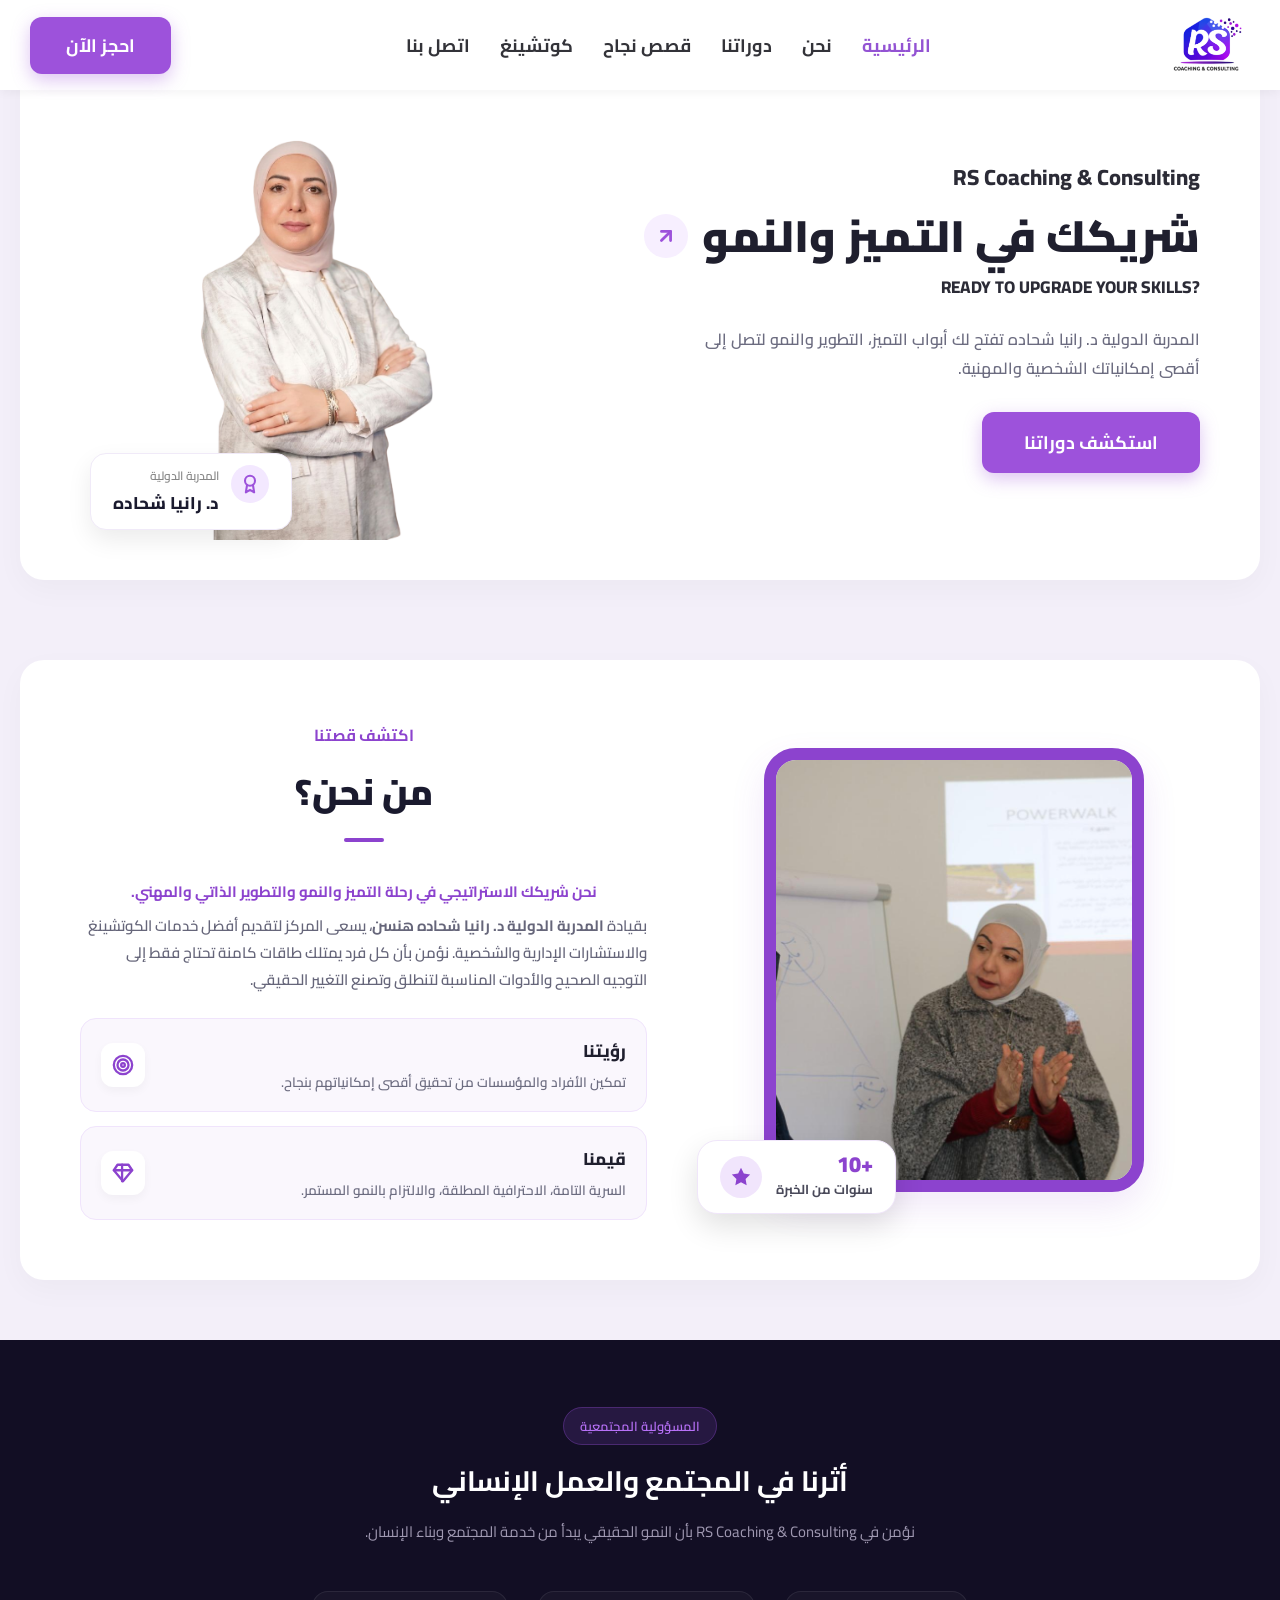
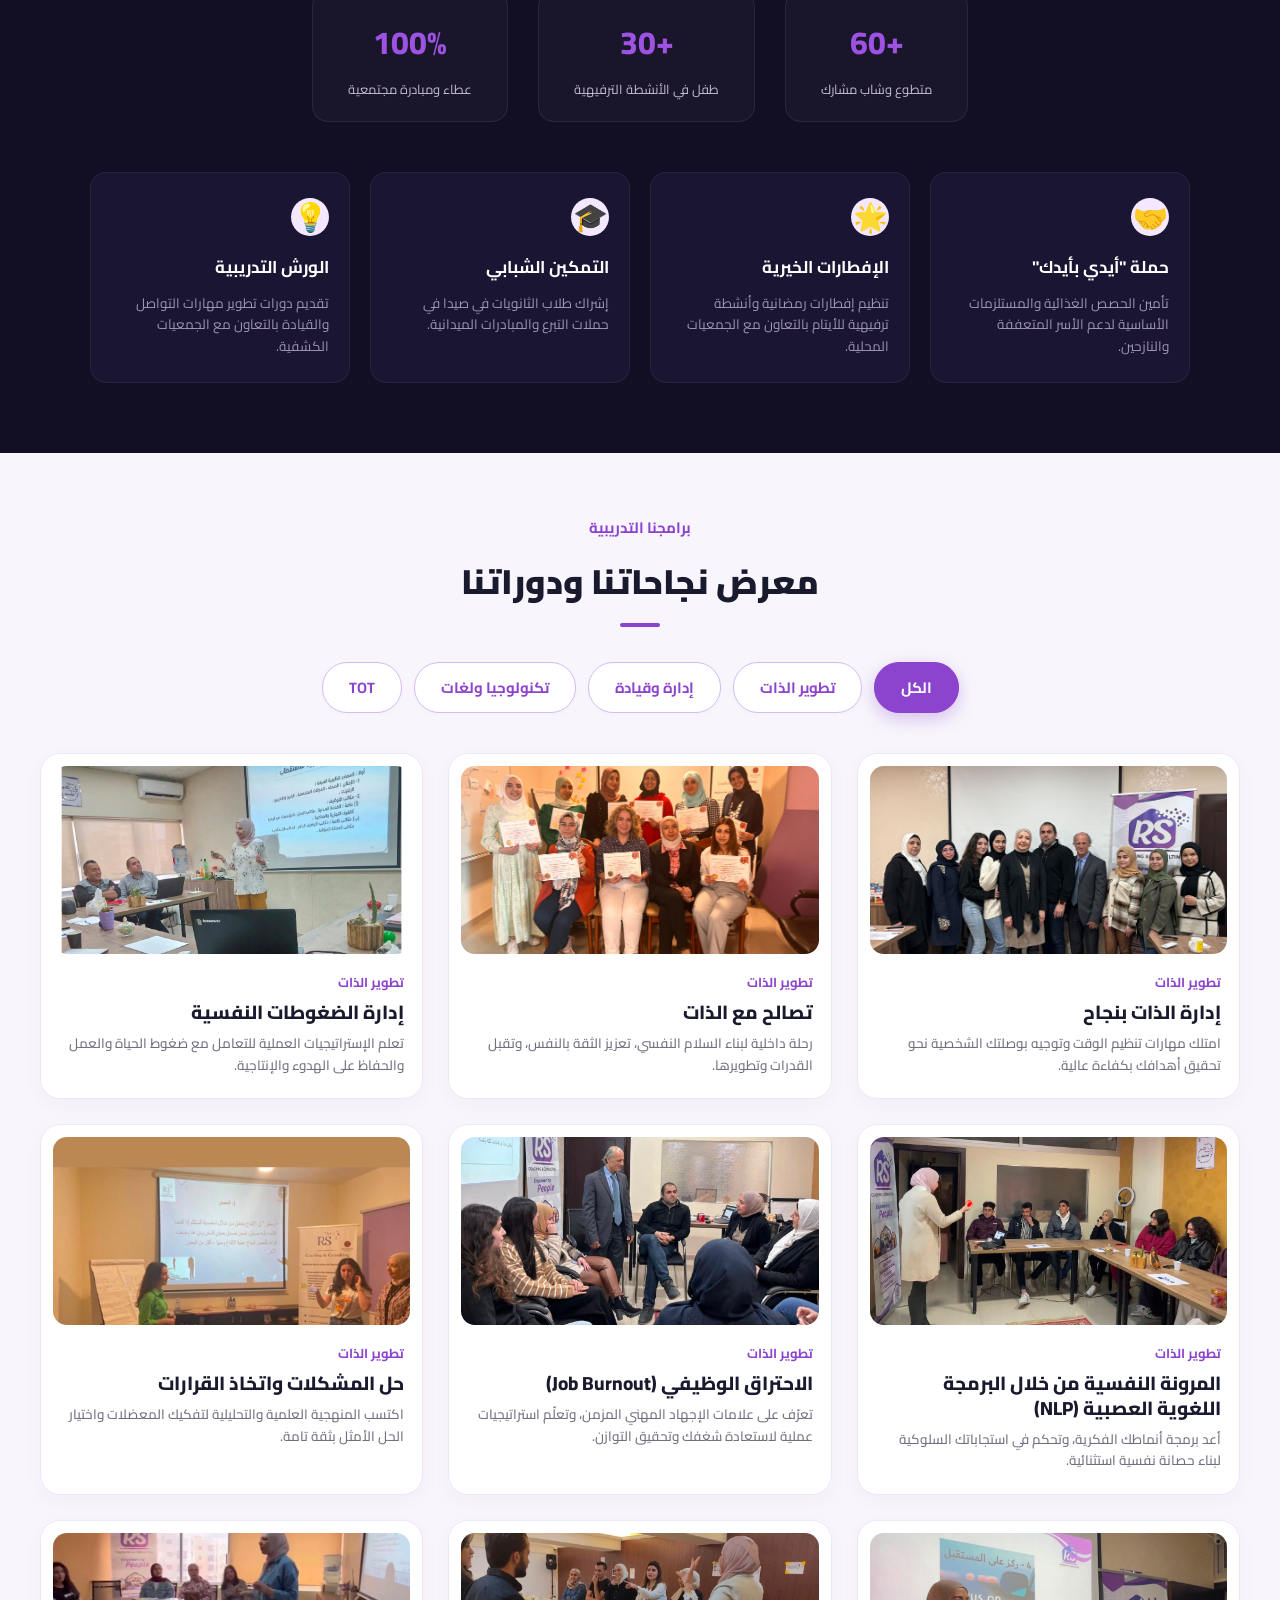
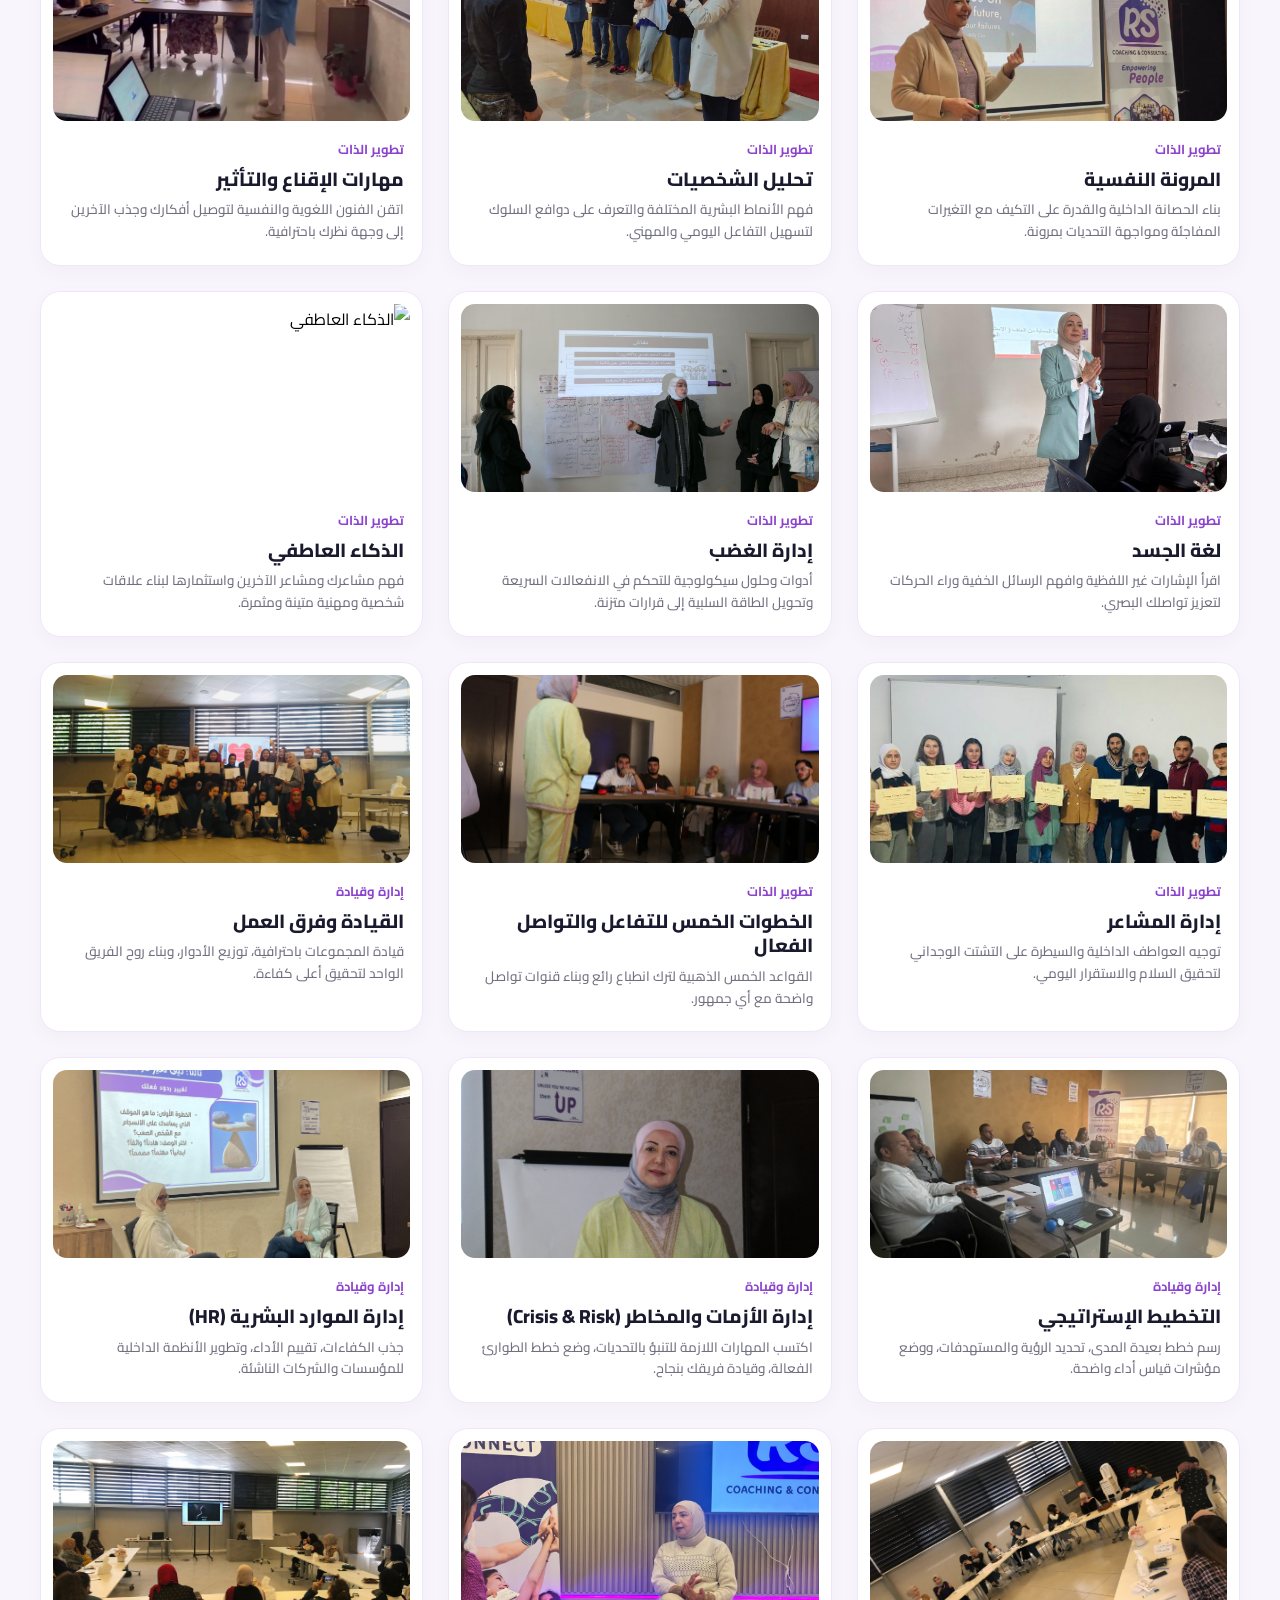
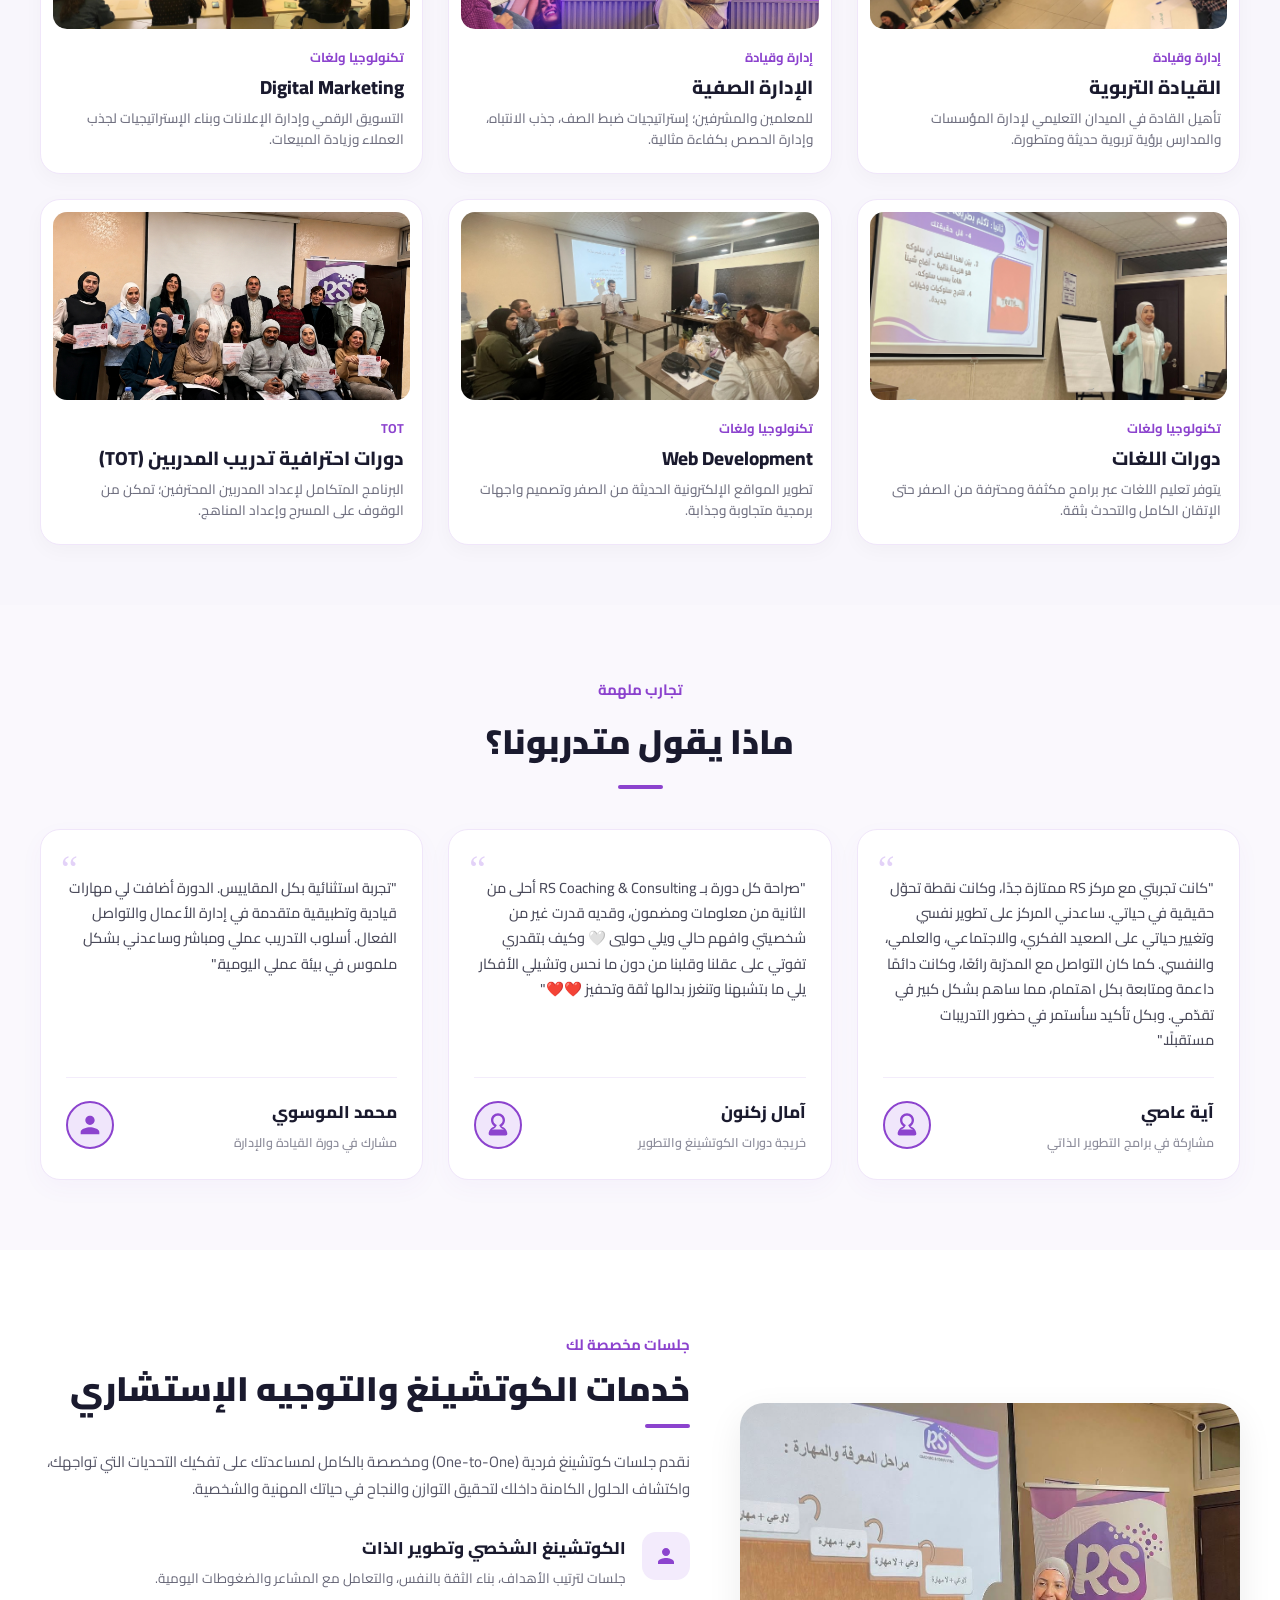
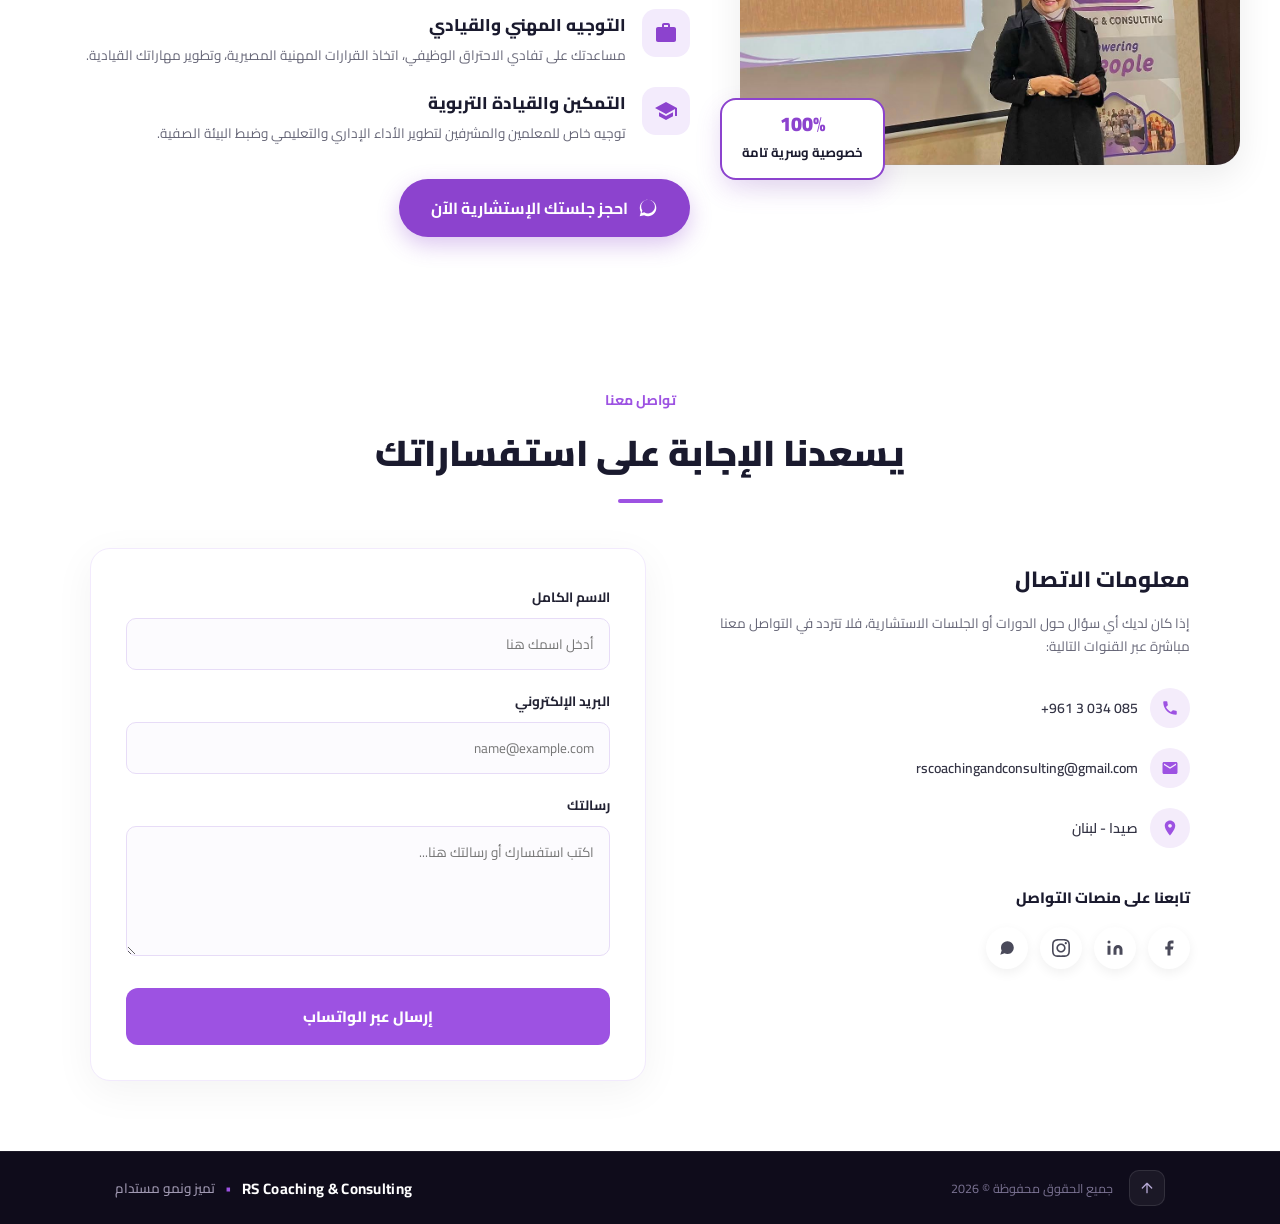
==== index1.html @ 2e597cc7 "Add files via upload" ====
<!DOCTYPE html>
<html lang="ar" dir="rtl">

<head>
    <meta charset="UTF-8">
    <meta name="viewport" content="width=device-width, initial-scale=1.0">
    <title>RS Website Header</title>

    <!-- Google Fonts: Cairo -->
    <link rel="preconnect" href="https://fonts.googleapis.com">
    <link rel="preconnect" href="https://fonts.gstatic.com" crossorigin>
    <link href="https://fonts.googleapis.com/css2?family=Cairo:wght@500;700;800&display=swap" rel="stylesheet">

    <!-- CSS Link -->
    <link rel="stylesheet" href="style1.css">
</head>

<body>

    <!-- Header Section -->
    <!-- Header Section -->
    <header class="navbar">
        <div class="container">

            <!-- 1. Logo (على اليمين) -->
            <div class="logo">
                <a href="#">
                    <img src="images/logo.png" alt="RS Coaching & Consulting Logo">
                </a>
            </div>

            <!-- 2. Navigation Links (بالنص) -->
            <nav class="nav-links">
                <a href="index1.html" class="active">الرئيسية</a>
                <a href="#about">نحن</a> <!-- تم ربط الرابط بقسم نحن -->
                <a href="#courses">دوراتنا</a>
                <a href="#success-stories">قصص نجاح</a>
                <a href="#coaching">كوتشينغ</a>
                <a href="#contact">اتصل بنا</a>
            </nav>

            <!-- 3. Call to Action Button (على الشمال) -->
            <div class="cta-btn">
                <a href="https://wa.me/9613034085" class="btn">احجز الآن</a>
            </div>

        </div>
    </header>

    <!-- ================= HERO SECTION (مضبوط 100%) ================= -->
    <section class="hero-section">
        <div class="hero-card-container">

            <!-- 1. النصوص والزر (على اليمين) -->
            <div class="hero-content">
                <span class="brand-title">RS Coaching & Consulting</span>

                <div class="main-heading-wrap">
                    <h1 class="main-heading">شريكك في التميز والنمو</h1>
                    <!-- السهم يوضع أولاً ليكون على يسار كلمة النمو متناسقاً مع الاتجاه -->
                    <span class="arrow-badge animated-arrow">
                        <svg width="22" height="22" viewBox="0 0 24 24" fill="none" stroke="#9d52db" stroke-width="3"
                            stroke-linecap="round" stroke-linejoin="round">
                            <line x1="7" y1="17" x2="17" y2="7"></line>
                            <polyline points="7 7 17 7 17 17"></polyline>
                        </svg>
                    </span>
                </div>

                <h2 class="sub-heading">READY TO UPGRADE YOUR SKILLS?</h2>

                <p class="description">
                    المدربة الدولية د. رانيا شحاده تفتح لك أبواب التميز، التطوير والنمو لتصل إلى أقصى إمكانياتك
                    الشخصية والمهنية.
                </p>

                <div class="cta-wrapper">
                    <a href="#courses" class="btn hero-btn">استكشف دوراتنا</a>
                </div>
            </div>

            <!-- 2. الصورة والكرت (على اليسار) -->
            <div class="hero-image-wrapper">
                <img src="images/c. rania.png" alt="د. رانيا شحاده" class="hero-img">

                <!-- الكرت الأبيض الصغير مع الترتيب الصحيح للأيقونة -->
                <div class="trainer-card">
                    <div class="card-icon">
                        <svg width="20" height="20" viewBox="0 0 24 24" fill="none" stroke="#9d52db" stroke-width="2.5"
                            stroke-linecap="round" stroke-linejoin="round">
                            <circle cx="12" cy="8" r="6" />
                            <path d="M15.477 12.89L17 22l-5-3-5 3 1.523-9.11" />
                        </svg>
                    </div>
                    <div class="card-text">
                        <span class="subtitle">المدربة الدولية</span>
                        <h3 class="name">د. رانيا شحاده</h3>
                    </div>
                </div>
            </div>

        </div>
    </section>
    <!-- ================= END HERO SECTION ================= -->

    <!-- ================= ABOUT SECTION (الصورة يمين والنص يسار) ================= -->
    <section id="about" class="about-section">
        <div class="about-card-container">

            <!-- 1. قسم الصورة مع الإطار البنفسجي وكرت الخبرة (على اليمين) -->
            <div class="about-image-wrapper">
                <div class="purple-frame">
                    <img src="images/aboutUs.jpeg" alt="د. رانيا شحاده" class="about-img">
                </div>

                <!-- كرت سنوات الخبرة العائم -->
                <div class="experience-badge-card">
                    <div class="badge-text">
                        <span class="num">+10</span>
                        <span class="txt">سنوات من الخبرة</span>
                    </div>
                    <div class="badge-icon">
                        <svg width="22" height="22" viewBox="0 0 24 24" fill="#8c43ce">
                            <path
                                d="M12 2l3.09 6.26L22 9.27l-5 4.87 1.18 6.88L12 17.77l-6.18 3.25L7 14.14 2 9.27l6.91-1.01L12 2z" />
                        </svg>
                    </div>
                </div>
            </div>

            <!-- 2. قسم النصوص المرتبة والكروت (على اليسار) -->
            <div class="about-content">
                <span class="about-tag">اكتشف قصتنا</span>

                <h2 class="about-title">من نحن؟</h2>

                <div class="title-line"></div>

                <h3 class="about-subtitle">نحن شريكك الاستراتيجي في رحلة التميز والنمو والتطوير الذاتي والمهني.</h3>

                <p class="about-desc">
                    بقيادة <strong>المدربة الدولية د. رانيا شحاده هنسن</strong>، يسعى المركز لتقديم أفضل خدمات الكوتشينغ
                    والاستشارات الإدارية والشخصية. نؤمن بأن كل فرد يمتلك طاقات كامنة تحتاج فقط إلى التوجيه الصحيح
                    والأدوات المناسبة لتنطلق وتصنع التغيير الحقيقي.
                </p>

                <!-- كروت رؤيتنا وقيمنا -->
                <div class="features-list">
                    <div class="feature-card">
                        <div class="feature-info">
                            <h4 class="feature-title">رؤيتنا</h4>
                            <p class="feature-desc-text">تمكين الأفراد والمؤسسات من تحقيق أقصى إمكانياتهم بنجاح.</p>
                        </div>
                        <div class="feature-icon">
                            <svg width="22" height="22" viewBox="0 0 24 24" fill="none" stroke="#8c43ce"
                                stroke-width="2.5" stroke-linecap="round" stroke-linejoin="round">
                                <circle cx="12" cy="12" r="10"></circle>
                                <circle cx="12" cy="12" r="6"></circle>
                                <circle cx="12" cy="12" r="2"></circle>
                            </svg>
                        </div>
                    </div>

                    <div class="feature-card">
                        <div class="feature-info">
                            <h4 class="feature-title">قيمنا</h4>
                            <p class="feature-desc-text">السرية التامة، الاحترافية المطلقة، والالتزام بالنمو المستمر.
                            </p>
                        </div>
                        <div class="feature-icon">
                            <svg width="22" height="22" viewBox="0 0 24 24" fill="none" stroke="#8c43ce"
                                stroke-width="2.5" stroke-linecap="round" stroke-linejoin="round">
                                <path d="M6 3h12l4 6-10 12L2 9z"></path>
                                <path d="M11 3v18"></path>
                                <path d="M2 9h20"></path>
                            </svg>
                        </div>
                    </div>
                </div>
            </div>

        </div>
    </section>
    <!-- ================= END ABOUT SECTION ================= -->

    <!-- ================= COMMUNITY IMPACT SECTION ================= -->
    <section class="community-impact-section">
        <div class="impact-container">

            <div class="impact-header">
                <span class="impact-badge">المسؤولية المجتمعية</span>
                <h2>أثرنا في المجتمع والعمل الإنساني</h2>
                <p>نؤمن في RS Coaching & Consulting بأن النمو الحقيقي يبدأ من خدمة المجتمع وبناء الإنسان.</p>
            </div>

            <!-- أرقام الإنجاز الإنساني -->
            <div class="impact-stats">
                <div class="stat-card">
                    <h3>+60</h3>
                    <p>متطوع وشاب مشارك</p>
                </div>
                <div class="stat-card">
                    <h3>+30</h3>
                    <p>طفل في الأنشطة الترفيهية</p>
                </div>
                <div class="stat-card">
                    <h3>100%</h3>
                    <p>عطاء ومبادرة مجتمعية</p>
                </div>
            </div>

            <!-- كروت المبادرات -->
            <div class="impact-grid">

                <div class="impact-card">
                    <div class="card-icon">🤝</div>
                    <h3>حملة "أيدي بأيدك"</h3>
                    <p>تأمين الحصص الغذائية والمستلزمات الأساسية لدعم الأسر المتعففة والنازحين.</p>
                </div>

                <div class="impact-card">
                    <div class="card-icon">🌟</div>
                    <h3>الإفطارات الخيرية</h3>
                    <p>تنظيم إفطارات رمضانية وأنشطة ترفيهية للأيتام بالتعاون مع الجمعيات المحلية.</p>
                </div>

                <div class="impact-card">
                    <div class="card-icon">🎓</div>
                    <h3>التمكين الشبابي</h3>
                    <p>إشراك طلاب الثانويات في صيدا في حملات التبرع والمبادرات الميدانية.</p>
                </div>

                <div class="impact-card">
                    <div class="card-icon">💡</div>
                    <h3>الورش التدريبية</h3>
                    <p>تقديم دورات تطوير مهارات التواصل والقيادة بالتعاون مع الجمعيات الكشفية.</p>
                </div>

            </div>

        </div>
    </section>
    <!-- ================= END COMMUNITY IMPACT SECTION ================= -->
    <section id="courses" class="courses-section">
        <div class="courses-container">

            <!-- الهيدر -->
            <div class="courses-header">
                <span class="section-tag">برامجنا التدريبية</span>
                <h2 class="section-title">معرض نجاحاتنا ودوراتنا</h2>
                <div class="title-line"></div>
            </div>

            <!-- أزرار الفلترة -->
            <div class="filter-buttons">
                <button class="filter-btn active" data-filter="all">الكل</button>
                <button class="filter-btn" data-filter="self-dev">تطوير الذات</button>
                <button class="filter-btn" data-filter="management">إدارة وقيادة</button>
                <button class="filter-btn" data-filter="tech-lang">تكنولوجيا ولغات</button>
                <button class="filter-btn" data-filter="tot">TOT</button>
            </div>

            <!-- شبكة الكروت الـ 24 -->
            <div class="courses-grid">

                <!-- 1 -->
                <div class="course-card" data-category="self-dev">
                    <div class="card-img-wrapper"><img src="images/36.jpeg" alt="إدارة الذات بنجاح"></div>
                    <div class="card-content">
                        <span class="course-category">تطوير الذات</span>
                        <h3 class="course-title">إدارة الذات بنجاح</h3>
                        <p class="course-desc">امتلك مهارات تنظيم الوقت وتوجيه بوصلتك الشخصية نحو تحقيق أهدافك بكفاءة
                            عالية.</p>
                    </div>
                </div>

                <!-- 2 -->
                <div class="course-card" data-category="self-dev">
                    <div class="card-img-wrapper"><img src="images/30.jpeg" alt="تصالح مع الذات"></div>
                    <div class="card-content">
                        <span class="course-category">تطوير الذات</span>
                        <h3 class="course-title">تصالح مع الذات</h3>
                        <p class="course-desc">رحلة داخلية لبناء السلام النفسي، تعزيز الثقة بالنفس، وتقبل القدرات
                            وتطويرها.</p>
                    </div>
                </div>

                <!-- 3 -->
                <div class="course-card" data-category="self-dev">
                    <div class="card-img-wrapper"><img src="images/28.jpeg" alt="إدارة الضغوطات النفسية"></div>
                    <div class="card-content">
                        <span class="course-category">تطوير الذات</span>
                        <h3 class="course-title">إدارة الضغوطات النفسية</h3>
                        <p class="course-desc">تعلم الإستراتيجيات العملية للتعامل مع ضغوط الحياة والعمل والحفاظ على
                            الهدوء والإنتاجية.</p>
                    </div>
                </div>

                <!-- 4 -->
                <div class="course-card" data-category="self-dev">
                    <div class="card-img-wrapper"><img src="images/26.jpeg" alt="المرونة النفسية NLP"></div>
                    <div class="card-content">
                        <span class="course-category">تطوير الذات</span>
                        <h3 class="course-title">المرونة النفسية من خلال البرمجة اللغوية العصبية (NLP)</h3>
                        <p class="course-desc">أعد برمجة أنماطك الفكرية، وتحكم في استجاباتك السلوكية لبناء حصانة نفسية
                            استثنائية.</p>
                    </div>
                </div>

                <!-- 5 -->
                <div class="course-card" data-category="self-dev">
                    <div class="card-img-wrapper"><img src="images/23.jpeg" alt="الاحتراق الوظيفي"></div>
                    <div class="card-content">
                        <span class="course-category">تطوير الذات</span>
                        <h3 class="course-title">الاحتراق الوظيفي (Job Burnout)</h3>
                        <p class="course-desc">تعرّف على علامات الإجهاد المهني المزمن، وتعلّم استراتيجيات عملية لاستعادة
                            شغفك وتحقيق التوازن.</p>
                    </div>
                </div>

                <!-- 6 -->
                <div class="course-card" data-category="self-dev">
                    <div class="card-img-wrapper"><img src="images/20.jpeg" alt="حل المشكلات واتخاذ القرارات"></div>
                    <div class="card-content">
                        <span class="course-category">تطوير الذات</span>
                        <h3 class="course-title">حل المشكلات واتخاذ القرارات</h3>
                        <p class="course-desc">اكتسب المنهجية العلمية والتحليلية لتفكيك المعضلات واختيار الحل الأمثل
                            بثقة تامة.</p>
                    </div>
                </div>

                <!-- 7 -->
                <div class="course-card" data-category="self-dev">
                    <div class="card-img-wrapper"><img src="images/25.jpeg" alt="المرونة النفسية"></div>
                    <div class="card-content">
                        <span class="course-category">تطوير الذات</span>
                        <h3 class="course-title">المرونة النفسية</h3>
                        <p class="course-desc">بناء الحصانة الداخلية والقدرة على التكيف مع التغيرات المفاجئة ومواجهة
                            التحديات بمرونة.</p>
                    </div>
                </div>

                <!-- 8 -->
                <div class="course-card" data-category="self-dev">
                    <div class="card-img-wrapper"><img src="images/19.jpeg" alt="تحليل الشخصيات"></div>
                    <div class="card-content">
                        <span class="course-category">تطوير الذات</span>
                        <h3 class="course-title">تحليل الشخصيات</h3>
                        <p class="course-desc">فهم الأنماط البشرية المختلفة والتعرف على دوافع السلوك لتسهيل التفاعل
                            اليومي والمهني.</p>
                    </div>
                </div>

                <!-- 9 -->
                <div class="course-card" data-category="self-dev">
                    <div class="card-img-wrapper"><img src="images/18.jpeg" alt="مهارات الإقناع والتأثير"></div>
                    <div class="card-content">
                        <span class="course-category">تطوير الذات</span>
                        <h3 class="course-title">مهارات الإقناع والتأثير</h3>
                        <p class="course-desc">اتقن الفنون اللغوية والنفسية لتوصيل أفكارك وجذب الآخرين إلى وجهة نظرك
                            باحترافية.</p>
                    </div>
                </div>

                <!-- 10 -->
                <div class="course-card" data-category="self-dev">
                    <div class="card-img-wrapper"><img src="images/12.jpeg" alt="لغة الجسد"></div>
                    <div class="card-content">
                        <span class="course-category">تطوير الذات</span>
                        <h3 class="course-title">لغة الجسد</h3>
                        <p class="course-desc">اقرأ الإشارات غير اللفظية وافهم الرسائل الخفية وراء الحركات لتعزيز تواصلك
                            البصري.</p>
                    </div>
                </div>

                <!-- 11 -->
                <div class="course-card" data-category="self-dev">
                    <div class="card-img-wrapper"><img src="images/11.jpeg" alt="إدارة الغضب"></div>
                    <div class="card-content">
                        <span class="course-category">تطوير الذات</span>
                        <h3 class="course-title">إدارة الغضب</h3>
                        <p class="course-desc">أدوات وحلول سيكولوجية للتحكم في الانفعالات السريعة وتحويل الطاقة السلبية
                            إلى قرارات متزنة.</p>
                    </div>
                </div>

                <!-- 12 -->
                <div class="course-card" data-category="self-dev">
                    <div class="card-img-wrapper"><img src="images/9.jpg" alt="الذكاء العاطفي"></div>
                    <div class="card-content">
                        <span class="course-category">تطوير الذات</span>
                        <h3 class="course-title">الذكاء العاطفي</h3>
                        <p class="course-desc">فهم مشاعرك ومشاعر الآخرين واستثمارها لبناء علاقات شخصية ومهنية متينة
                            ومثمرة.</p>
                    </div>
                </div>

                <!-- 13 -->
                <div class="course-card" data-category="self-dev">
                    <div class="card-img-wrapper"><img src="images/8.jpeg" alt="إدارة المشاعر"></div>
                    <div class="card-content">
                        <span class="course-category">تطوير الذات</span>
                        <h3 class="course-title">إدارة المشاعر</h3>
                        <p class="course-desc">توجيه العواطف الداخلية والسيطرة على التشتت الوجداني لتحقيق السلام
                            والاستقرار اليومي.</p>
                    </div>
                </div>

                <!-- 14 -->
                <div class="course-card" data-category="self-dev">
                    <div class="card-img-wrapper"><img src="images/8.JPG" alt="الخطوات الخمس والتواصل الفعال"></div>
                    <div class="card-content">
                        <span class="course-category">تطوير الذات</span>
                        <h3 class="course-title">الخطوات الخمس للتفاعل والتواصل الفعال</h3>
                        <p class="course-desc">القواعد الخمس الذهبية لترك انطباع رائع وبناء قنوات تواصل واضحة مع أي
                            جمهور.</p>
                    </div>
                </div>

                <!-- 15 -->
                <div class="course-card" data-category="management">
                    <div class="card-img-wrapper"><img src="images/7.jpeg" alt="القيادة وفرق العمل"></div>
                    <div class="card-content">
                        <span class="course-category">إدارة وقيادة</span>
                        <h3 class="course-title">القيادة وفرق العمل</h3>
                        <p class="course-desc">قيادة المجموعات باحترافية، توزيع الأدوار، وبناء روح الفريق الواحد لتحقيق
                            أعلى كفاءة.</p>
                    </div>
                </div>

                <!-- 16 -->
                <div class="course-card" data-category="management">
                    <div class="card-img-wrapper"><img src="images/31.jpeg" alt="التخطيط الإستراتيجي"></div>
                    <div class="card-content">
                        <span class="course-category">إدارة وقيادة</span>
                        <h3 class="course-title">التخطيط الإستراتيجي</h3>
                        <p class="course-desc">رسم خطط بعيدة المدى، تحديد الرؤية والمستهدفات، ووضع مؤشرات قياس أداء
                            واضحة.</p>
                    </div>
                </div>

                <!-- 17 -->
                <div class="course-card" data-category="management">
                    <div class="card-img-wrapper"><img src="images/7.JPG" alt="إدارة الأزمات والمخاطر"></div>
                    <div class="card-content">
                        <span class="course-category">إدارة وقيادة</span>
                        <h3 class="course-title">إدارة الأزمات والمخاطر (Crisis & Risk)</h3>
                        <p class="course-desc">اكتسب المهارات اللازمة للتنبؤ بالتحديات، وضع خطط الطوارئ الفعالة، وقيادة
                            فريقك بنجاح.</p>
                    </div>
                </div>

                <!-- 18 -->
                <div class="course-card" data-category="management">
                    <div class="card-img-wrapper"><img src="images/6.jpg" alt="إدارة الموارد البشرية HR"></div>
                    <div class="card-content">
                        <span class="course-category">إدارة وقيادة</span>
                        <h3 class="course-title">إدارة الموارد البشرية (HR)</h3>
                        <p class="course-desc">جذب الكفاءات، تقييم الأداء، وتطوير الأنظمة الداخلية للمؤسسات والشركات
                            الناشئة.</p>
                    </div>
                </div>

                <!-- 19 -->
                <div class="course-card" data-category="management">
                    <div class="card-img-wrapper"><img src="images/5.jpeg" alt="القيادة التربوية"></div>
                    <div class="card-content">
                        <span class="course-category">إدارة وقيادة</span>
                        <h3 class="course-title">القيادة التربوية</h3>
                        <p class="course-desc">تأهيل القادة في الميدان التعليمي لإدارة المؤسسات والمدارس برؤية تربوية
                            حديثة ومتطورة.</p>
                    </div>
                </div>

                <!-- 20 -->
                <div class="course-card" data-category="management">
                    <div class="card-img-wrapper"><img src="images/5.jpg" alt="الإدارة الصفية"></div>
                    <div class="card-content">
                        <span class="course-category">إدارة وقيادة</span>
                        <h3 class="course-title">الإدارة الصفية</h3>
                        <p class="course-desc">للمعلمين والمشرفين؛ إستراتيجيات ضبط الصف، جذب الانتباه، وإدارة الحصص
                            بكفاءة مثالية.</p>
                    </div>
                </div>

                <!-- 21 -->
                <div class="course-card" data-category="tech-lang">
                    <div class="card-img-wrapper"><img src="images/4.jpeg" alt="Digital Marketing"></div>
                    <div class="card-content">
                        <span class="course-category">تكنولوجيا ولغات</span>
                        <h3 class="course-title">Digital Marketing</h3>
                        <p class="course-desc">التسويق الرقمي وإدارة الإعلانات وبناء الإستراتيجيات لجذب العملاء وزيادة
                            المبيعات.</p>
                    </div>
                </div>

                <!-- 22 -->
                <div class="course-card" data-category="tech-lang">
                    <div class="card-img-wrapper"><img src="images/4.jpg" alt="دورات اللغات"></div>
                    <div class="card-content">
                        <span class="course-category">تكنولوجيا ولغات</span>
                        <h3 class="course-title">دورات اللغات</h3>
                        <p class="course-desc">يتوفر تعليم اللغات عبر برامج مكثفة ومحترفة من الصفر حتى الإتقان الكامل
                            والتحدث بثقة.</p>
                    </div>
                </div>

                <!-- 23 -->
                <div class="course-card" data-category="tech-lang">
                    <div class="card-img-wrapper"><img src="images/32.jpeg" alt="Web Development"></div>
                    <div class="card-content">
                        <span class="course-category">تكنولوجيا ولغات</span>
                        <h3 class="course-title">Web Development</h3>
                        <p class="course-desc">تطوير المواقع الإلكترونية الحديثة من الصفر وتصميم واجهات برمجية متجاوبة
                            وجذابة.</p>
                    </div>
                </div>

                <!-- 24 -->
                <div class="course-card" data-category="tot">
                    <div class="card-img-wrapper"><img src="images/34.png" alt="TOT"></div>
                    <div class="card-content">
                        <span class="course-category">TOT</span>
                        <h3 class="course-title">دورات احترافية تدريب المدربين (TOT)</h3>
                        <p class="course-desc">البرنامج المتكامل لإعداد المدربين المحترفين؛ تمكن من الوقوف على المسرح
                            وإعداد المناهج.</p>
                    </div>
                </div>

            </div>
        </div>
    </section>
    <section id="success-stories" class="testimonials-section">
        <div class="testimonials-container">

            <!-- الهيدر -->
            <div class="testimonials-header">
                <span class="testimonials-tag">تجارب ملهمة</span>
                <h2 class="testimonials-title">ماذا يقول متدربونا؟</h2>
                <div class="testimonials-line"></div>
            </div>

            <!-- شبكة الكروت الثلاثة -->
            <div class="testimonials-grid">

                <!-- الكرت الأول: آية عاصي (بنت) -->
                <div class="testimonial-card">
                    <span class="quote-icon">“</span>
                    <p class="testimonial-text">
                        "كانت تجربتي مع مركز RS ممتازة جدًا، وكانت نقطة تحوّل حقيقية في حياتي. ساعدني المركز على تطوير
                        نفسي وتغيير حياتي على الصعيد الفكري، والاجتماعي، والعلمي، والنفسي. كما كان التواصل مع المدرّبة
                        رائعًا، وكانت دائمًا داعمة ومتابعة بكل اهتمام، مما ساهم بشكل كبير في تقدّمي. وبكل تأكيد سأستمر
                        في حضور التدريبات مستقبلًا."
                    </p>
                    <div class="testimonial-footer">
                        <div class="author-info">
                            <h4 class="author-name">آية عاصي</h4>
                            <span class="author-role">مشارِكة في برامج التطوير الذاتي</span>
                        </div>
                        <!-- أفتار بنت -->
                        <div class="avatar-circle">
                            <svg viewBox="0 0 24 24">
                                <path
                                    d="M12 2C8.69 2 6 4.69 6 8c0 2.22 1.21 4.15 3 5.19-2.83.89-5 3.33-5 6.31 0 .83.67 1.5 1.5 1.5h13c.83 0 1.5-.67 1.5-1.5 0-2.98-2.17-5.42-5-6.31 1.79-1.04 3-2.97 3-5.19 0-3.31-2.69-6-6-6zm0 2c2.21 0 4 1.79 4 4 0 1.52-.85 2.84-2.12 3.51l-.88.47.39.92c.68 1.62 2.22 2.76 4.02 2.98H6.59c1.8-0.22 3.34-1.36 4.02-2.98l.39-.92-.88-.47C8.85 10.84 8 9.52 8 8c0-2.21 1.79-4 4-4z" />
                            </svg>
                        </div>
                    </div>
                </div>

                <!-- الكرت الثاني: آمال زكنون (بنت) -->
                <div class="testimonial-card">
                    <span class="quote-icon">“</span>
                    <p class="testimonial-text">
                        "صراحة كل دورة بـ RS Coaching & Consulting أحلى من الثانية من معلومات ومضمون، وقديه قدرت غير من
                        شخصيتي وافهم حالي ويلي حوليي 🤍 وكيف بتقدري تفوتي على عقلنا وقلبنا من دون ما نحس وتشيلي الأفكار
                        يلي ما بتشبهنا وتنغرز بدالها ثقة وتحفيز ❤️❤️"
                    </p>
                    <div class="testimonial-footer">
                        <div class="author-info">
                            <h4 class="author-name">آمال زكنون</h4>
                            <span class="author-role">خريجة دورات الكوتشينغ والتطوير</span>
                        </div>
                        <!-- أفتار بنت -->
                        <div class="avatar-circle">
                            <svg viewBox="0 0 24 24">
                                <path
                                    d="M12 2C8.69 2 6 4.69 6 8c0 2.22 1.21 4.15 3 5.19-2.83.89-5 3.33-5 6.31 0 .83.67 1.5 1.5 1.5h13c.83 0 1.5-.67 1.5-1.5 0-2.98-2.17-5.42-5-6.31 1.79-1.04 3-2.97 3-5.19 0-3.31-2.69-6-6-6zm0 2c2.21 0 4 1.79 4 4 0 1.52-.85 2.84-2.12 3.51l-.88.47.39.92c.68 1.62 2.22 2.76 4.02 2.98H6.59c1.8-0.22 3.34-1.36 4.02-2.98l.39-.92-.88-.47C8.85 10.84 8 9.52 8 8c0-2.21 1.79-4 4-4z" />
                            </svg>
                        </div>
                    </div>
                </div>

                <!-- الكرت الثالث: تجربة للشاب (مؤقت لحين التعديل) -->
                <div class="testimonial-card">
                    <span class="quote-icon">“</span>
                    <p class="testimonial-text">
                        "تجربة استثنائية بكل المقاييس. الدورة أضافت لي مهارات قيادية وتطبيقية متقدمة في إدارة الأعمال
                        والتواصل الفعال. أسلوب التدريب عملي ومباشر وساعدني بشكل ملموس في بيئة عملي اليومية."
                    </p>
                    <div class="testimonial-footer">
                        <div class="author-info">
                            <h4 class="author-name">محمد الموسوي</h4>
                            <span class="author-role">مشارك في دورة القيادة والإدارة</span>
                        </div>
                        <!-- أفتار صبي -->
                        <div class="avatar-circle">
                            <svg viewBox="0 0 24 24">
                                <path
                                    d="M12 12c2.21 0 4-1.79 4-4s-1.79-4-4-4-4 1.79-4 4 1.79 4 4 4zm0 2c-2.67 0-8 1.34-8 4v2h16v-2c0-2.66-5.33-4-8-4z" />
                            </svg>
                        </div>
                    </div>
                </div>

            </div>
        </div>
    </section>
    <section id="coaching" class="services-section">
        <div class="services-container">

            <!-- الصورة والشارة (على اليمين) -->
            <div class="services-image-wrapper">
                <img src="images/seee.jpeg" alt="خدمات الكوتشينغ والتوجيه" class="services-main-img">

                <!-- شارة الخصوصية العائمة -->
                <div class="privacy-badge">
                    <span class="privacy-percent">100%</span>
                    <span class="privacy-text">خصوصية وسرية تامة</span>
                </div>
            </div>

            <!-- النص والتفاصيل (على اليسار) -->
            <div class="services-content">
                <span class="services-tag">جلسات مخصصة لك</span>
                <h2 class="services-title">خدمات الكوتشينغ والتوجيه الإستشاري</h2>
                <div class="services-line"></div>

                <p class="services-desc">
                    نقدم جلسات كوتشينغ فردية (One-to-One) ومخصصة بالكامل لمساعدتك على تفكيك التحديات التي تواجهك،
                    واكتشاف الحلول الكامنة داخلك لتحقيق التوازن والنجاح في حياتك المهنية والشخصية.
                </p>

                <!-- القائمة الصغار مع الأيقونات -->
                <div class="services-list">

                    <!-- خدمة 1 -->
                    <div class="service-item">
                        <div class="service-icon-box">
                            <!-- أيقونة الشخص والمؤشر -->
                            <svg viewBox="0 0 24 24">
                                <path
                                    d="M12 12c2.21 0 4-1.79 4-4s-1.79-4-4-4-4 1.79-4 4 1.79 4 4 4zm0 2c-2.67 0-8 1.34-8 4v2h16v-2c0-2.66-5.33-4-8-4z" />
                            </svg>
                        </div>
                        <div class="service-info">
                            <h4>الكوتشينغ الشخصي وتطوير الذات</h4>
                            <p>جلسات لترتيب الأهداف، بناء الثقة بالنفس، والتعامل مع المشاعر والضغوطات اليومية.</p>
                        </div>
                    </div>

                    <!-- خدمة 2 -->
                    <div class="service-item">
                        <div class="service-icon-box">
                            <!-- أيقونة حقيبة العمل -->
                            <svg viewBox="0 0 24 24">
                                <path
                                    d="M20 6h-4V4c0-1.11-.89-2-2-2h-4c-1.11 0-2 .89-2 2v2H4c-1.11 0-1.99.89-1.99 2L2 19c0 1.11.89 2 2 2h16c1.11 0 2-.89 2-2V8c0-1.11-.89-2-2-2zm-6 0h-4V4h4v2z" />
                            </svg>
                        </div>
                        <div class="service-info">
                            <h4>التوجيه المهني والقيادي</h4>
                            <p>مساعدتك على تفادي الاحتراق الوظيفي، اتخاذ القرارات المهنية المصيرية، وتطوير مهاراتك
                                القيادية.</p>
                        </div>
                    </div>

                    <!-- خدمة 3 -->
                    <div class="service-item">
                        <div class="service-icon-box">
                            <!-- أيقونة المدرسة/التربية -->
                            <svg viewBox="0 0 24 24">
                                <path d="M5 13.18v4L12 21l7-3.82v-4L12 17l-7-3.82zM12 3L1 9l11 6 9-4.91V17h2V9L12 3z" />
                            </svg>
                        </div>
                        <div class="service-info">
                            <h4>التمكين والقيادة التربوية</h4>
                            <p>توجيه خاص للمعلمين والمشرفين لتطوير الأداء الإداري والتعليمي وضبط البيئة الصفية.</p>
                        </div>
                    </div>

                </div>

                <!-- زر التواصل / الواتساب -->
                <a href="https://wa.me/9613034085" class="btn-book">
                    <!-- أيقونة الواتساب -->
                    <svg viewBox="0 0 24 24">
                        <path
                            d="M12.04 2c-5.46 0-9.91 4.45-9.91 9.91 0 1.75.46 3.45 1.32 4.95L2.05 22l5.25-1.38c1.45.79 3.08 1.21 4.74 1.21 5.46 0 9.91-4.45 9.91-9.91 0-2.65-1.03-5.14-2.9-7.01A9.816 9.816 0 0 0 12.04 2zm.01 16.5c-1.48 0-2.93-.4-4.2-1.15l-.3-.18-3.12.82.83-3.04-.2-.32a8.188 8.188 0 0 1-1.26-4.38c0-4.54 3.7-8.24 8.24-8.24 2.2 0 4.27.86 5.82 2.42a8.183 8.183 0 0 1 2.41 5.83c.02 4.54-3.68 8.24-8.22 8.24z" />
                    </svg>
                    احجز جلستك الإستشارية الآن
                </a>

            </div>

        </div>
    </section>
    <!-- ================= SECTION: CONTACT US / تواصل معنا ================= -->
    <section id="contact" class="contact-section" id="contact">
        <div class="contact-container">

            <!-- الهيدر والعنوان العلوي -->
            <div class="contact-header">
                <span class="contact-subtag">تواصل معنا</span>
                <h2 class="contact-main-title">يسعدنا الإجابة على استفساراتك</h2>
                <div class="contact-purple-line"></div>
            </div>

            <div class="contact-wrapper">

                <!-- 1. معلومات الاتصال والسوشيال ميديا (صارت على اليمين) -->
                <div class="contact-details-side">
                    <h3 class="details-heading">معلومات الاتصال</h3>
                    <p class="details-subtext">
                        إذا كان لديك أي سؤال حول الدورات أو الجلسات الاستشارية، فلا تتردد في التواصل معنا مباشرة عبر
                        القنوات التالية:
                    </p>

                    <div class="details-list">
                        <!-- الهاتف -->
                        <div class="details-row">
                            <div class="row-icon-circle">
                                <svg viewBox="0 0 24 24">
                                    <path
                                        d="M6.62 10.79c1.44 2.83 3.76 5.14 6.59 6.59l2.2-2.2c.27-.27.67-.36 1.02-.24 1.12.37 2.33.57 3.57.57.55 0 1 .45 1 1V20c0 .55-.45 1-1 1-9.39 0-17-7.61-17-17 0-.55.45-1 1-1h3.5c.55 0 1 .45 1 1 0 1.25.2 2.45.57 3.57.11.35.03.74-.25 1.02l-2.2 2.2z" />
                                </svg>
                            </div>
                            <span class="row-value">085 034 3 961+</span>
                        </div>

                        <!-- الإيميل -->
                        <div class="details-row">
                            <div class="row-icon-circle">
                                <svg viewBox="0 0 24 24">
                                    <path
                                        d="M20 4H4c-1.1 0-1.99.9-1.99 2L2 18c0 1.1.9 2 2 2h16c1.1 0 2-.9 2-2V6c0-1.1-.9-2-2-2zm0 4l-8 5-8-5V6l8 5 8-5v2z" />
                                </svg>
                            </div>
                            <span class="row-value" style="direction: ltr;">rscoachingandconsulting@gmail.com</span>
                        </div>

                        <!-- العنوان -->
                        <div class="details-row">
                            <div class="row-icon-circle">
                                <svg viewBox="0 0 24 24">
                                    <path
                                        d="M12 2C8.13 2 5 5.13 5 9c0 5.25 7 13 7 13s7-7.75 7-13c0-3.87-3.13-7-7-7zm0 9.5c-1.38 0-2.5-1.12-2.5-2.5s1.12-2.5 2.5-2.5 2.5 1.12 2.5 2.5-1.12 2.5-2.5 2.5z" />
                                </svg>
                            </div>
                            <span class="row-value">صيدا - لبنان</span>
                        </div>
                    </div>

                    <!-- السوشيال ميديا -->
                    <!-- منصات التواصل الاجتماعي -->
                    <!-- منصات التواصل الاجتماعي -->
                    <h4 class="social-heading">تابعنا على منصات التواصل</h4>
                    <div class="social-circles-group">
                        <!-- Facebook -->
                        <a href="https://www.facebook.com/LifecaochRaniaShehadi" class="social-circle-item social-fb"
                            title="Facebook">
                            <svg viewBox="0 0 24 24">
                                <path d="M18 2h-3a5 5 0 0 0-5 5v3H7v4h3v8h4v-8h3l1-4h-4V7a1 1 0 0 1 1-1h3z" />
                            </svg>
                        </a>
                        <!-- LinkedIn -->
                        <a href="https://www.linkedin.com/in/rania-shehadi-746082163/"
                            class="social-circle-item social-li" title="LinkedIn">
                            <svg viewBox="0 0 24 24">
                                <path
                                    d="M16 8a6 6 0 0 1 6 6v7h-4v-7a2 2 0 0 0-2-2 2 2 0 0 0-2 2v7h-4v-7a6 6 0 0 1 6-6z" />
                                <rect x="2" y="9" width="4" height="12" />
                                <circle cx="4" cy="4" r="2" />
                            </svg>
                        </a>
                        <!-- Instagram -->
                        <a href="https://instagram.com/rs_coachingandconsulting" class="social-circle-item social-ig"
                            title="Instagram">
                            <svg viewBox="0 0 24 24">
                                <path
                                    d="M12 2.163c3.204 0 3.584.012 4.85.07 3.252.148 4.771 1.691 4.919 4.919.058 1.265.069 1.645.069 4.849 0 3.205-.012 3.584-.069 4.849-.149 3.225-1.664 4.771-4.919 4.919-1.266.058-1.644.07-4.85.07-3.204 0-3.584-.012-4.849-.07-3.26-.149-4.771-1.699-4.919-4.92-.058-1.265-.07-1.644-.07-4.849 0-3.204.013-3.583.07-4.849.149-3.227 1.664-4.771 4.919-4.919 1.266-.057 1.645-.069 4.849-.069zm0-2.163c-3.259 0-3.667.014-4.947.072-4.358.2-6.78 2.618-6.98 6.98-.059 1.281-.073 1.689-.073 4.948 0 3.259.014 3.668.072 4.948.2 4.358 2.618 6.78 6.98 6.98 1.281.058 1.689.072 4.948.072 3.259 0 3.668-.014 4.948-.072 4.354-.2 6.782-2.618 6.979-6.98.059-1.28.073-1.689.073-4.948 0-3.259-.014-3.667-.072-4.947-.196-4.354-2.617-6.78-6.979-6.98-1.281-.059-1.69-.073-4.949-.073zm0 5.838c-3.403 0-6.162 2.759-6.162 6.162s2.759 6.163 6.162 6.163 6.162-2.759 6.162-6.163c0-3.403-2.759-6.162-6.162-6.162zm0 10.162c-2.209 0-4-1.79-4-4 0-2.209 1.791-4 4-4s4 1.791 4 4c0 2.21-1.791 4-4 4zm6.406-11.845c-.796 0-1.441.645-1.441 1.44s.645 1.44 1.441 1.44c.795 0 1.439-.645 1.439-1.44s-.644-1.44-1.439-1.44z" />
                            </svg>
                        </a>
                        <!-- WhatsApp -->
                        <a href="https://wa.me/9613034085" target="_blank" class="social-circle-item social-wa"
                            title="WhatsApp">
                            <svg viewBox="0 0 24 24">
                                <path
                                    d="M21 11.5a8.38 8.38 0 0 1-.9 3.8 8.5 8.5 0 0 1-7.6 4.7 8.38 8.38 0 0 1-3.8-.9L3 21l1.9-5.7a8.38 8.38 0 0 1-.9-3.8 8.5 8.5 0 0 1 4.7-7.6 8.38 8.38 0 0 1 3.8-.9h.5a8.48 8.48 0 0 1 8 8v.5z" />
                            </svg>
                        </a>
                    </div>
                </div>

                <!-- 2. الكرت الأبيض / الفورم (صار على الشمال) -->
                <div class="contact-white-card">
                    <form onsubmit="sendToWhatsApp(event)">

                        <div class="field-box">
                            <label for="userName">الاسم الكامل</label>
                            <input type="text" id="userName" class="custom-input" placeholder="أدخل اسمك هنا" required>
                        </div>

                        <div class="field-box">
                            <label for="userEmail">البريد الإلكتروني</label>
                            <input type="email" id="userEmail" class="custom-input" placeholder="name@example.com"
                                required>
                        </div>

                        <div class="field-box">
                            <label for="userMsg">رسالتك</label>
                            <textarea id="userMsg" class="custom-input custom-textarea"
                                placeholder="اكتب استفسارك أو رسالتك هنا..." required></textarea>
                        </div>

                        <button type="submit" class="btn-whatsapp-submit">إرسال عبر الواتساب</button>

                    </form>
                </div>

            </div>
        </div>
    </section>
    <!-- ================= CLEAN & BALANCED FOOTER ================= -->
    <footer class="site-footer">
        <div class="footer-container">

            <!-- الجهة اليسرى: الحقوق وزر السهم -->
            <div class="footer-left">
                <button class="scroll-top-btn" onclick="scrollToTop()" title="العودة للأعلى">
                    <svg viewBox="0 0 24 24">
                        <path d="M12 19V5M5 12l7-7 7 7" stroke="currentColor" stroke-width="2" stroke-linecap="round"
                            stroke-linejoin="round" />
                    </svg>
                </button>
                <span class="footer-rights">جميع الحقوق محفوظة © 2026</span>
            </div>

            <!-- الجهة اليمنى: اسم الشركة والرمز والوصف -->
            <div class="footer-right">
                <span class="footer-brand">RS Coaching & Consulting</span>
                <span class="footer-dot">•</span>
                <span class="footer-tagline">تميز ونمو مستدام</span>
            </div>

        </div>
    </footer>
    <script>
        document.addEventListener('DOMContentLoaded', function () {
            const filterButtons = document.querySelectorAll('.filter-btn');
            const courseCards = document.querySelectorAll('.course-card');

            filterButtons.forEach(button => {
                button.addEventListener('click', () => {
                    // 1. إزالة التحديد النشط من جميع الأزرار وإضافته للزر المكبوس
                    filterButtons.forEach(btn => btn.classList.remove('active'));
                    button.classList.add('active');

                    // 2. قراءة قيمة الـ filter المُختارة
                    const filterValue = button.getAttribute('data-filter');

                    // 3. الفلترة على الكروت
                    courseCards.forEach(card => {
                        const cardCategory = card.getAttribute('data-category');

                        if (filterValue === 'all' || filterValue === cardCategory) {
                            card.classList.remove('hide');
                        } else {
                            card.classList.add('hide');
                        }
                    });
                });
            });
        });

        function sendToWhatsApp(event) {
            event.preventDefault();

            var name = document.getElementById("userName").value;
            var email = document.getElementById("userEmail").value;
            var message = document.getElementById("userMsg").value;

            var phoneNumber = "9613034085";

            // 1. تجميع النص المنسق كاملاً في متغير واحد مع الأسطر والإيموجيات
            var rawText =
                `مرحباً، لدي استفسار جديد من الموقع:
                 *الاسم:* ${name}
                 *البريد:* ${email}
                 *الرسالة:* ${message}`;

            // 2. ترميز النص الكامل مرة واحدة فقط لتجنب أي أخطاء في الرموز
            var formattedText = encodeURIComponent(rawText);

            // 3. إنشاء رابط الواتساب والفتح
            var whatsappUrl = "https://wa.me/" + phoneNumber + "?text=" + formattedText;
            window.open(whatsappUrl, '_blank');
        }

        function scrollToTop() {
            window.scrollTo({
                top: 0,
                behavior: 'smooth'
            });
        }
    </script>
</body>

</html>
---- style1.css ----
/* Reset basic properties */
* {
    margin: 0;
    padding: 0;
    box-sizing: border-box;
    font-family: 'Cairo', sans-serif;
}

body {
    background-color: #f3eff9;
    /* خلفية خفيفة */
}

/* Header Container */
.navbar {
    position: fixed;
    width: 100%;
    background-color: #ffffff;
    box-shadow: 0 2px 10px rgba(0, 0, 0, 0.05);
    /* ظل خفيف جداً وتحت الهيدر */
    padding: 15px 0;
    z-index: 99999 !important;
    /* رفعه فوق كل الصور والعناصر دائماً */
    background-color: #ffffff;
    /* ضمان عدم شفافيته فوق المحتوى */
}

.container {
    max-width: 1300px;
    margin: 0 auto;
    padding: 0 30px;
    display: flex;
    align-items: center;
    justify-content: space-between;
    /* توزيع العناصر على اليمين والنص والشمال */
}

/* 1. Logo Style */
.logo img {
    height: 60px;
    /* كبّر أو صغّر حجم اللوجو حسب الحاجة */
    display: block;
}

/* 2. Navigation Links Style */
.nav-links {
    display: flex;
    gap: 30px;
    /* المسافة بين الروابط */
}

.nav-links a {
    text-decoration: none;
    color: #333339;
    font-size: 18px;
    font-weight: 700;
    transition: color 0.3s ease;
}

/* Hover Effect & Active Link (اللون البنفسجي) */
.nav-links a:hover,
.nav-links a.active {
    color: #9353d3;
    /* اللون البنفسجي للرابط النشط */
}

/* 3. Button Style */
.btn {
    display: inline-block;
    background-color: #9d52db;
    /* لون الزر البنفسجي */
    color: #ffffff;
    text-decoration: none;
    padding: 12px 36px;
    font-size: 18px;
    font-weight: 700;
    border-radius: 12px;
    box-shadow: 0 6px 18px rgba(157, 82, 219, 0.35);
    /* الظل البنفسجي الناعم تحت الزر */
    transition: all 0.3s ease;
}

.btn:hover {
    background-color: #883cc8;
    transform: translateY(-2px);
    /* رفعة خفيفة للزر عند التمرير */
    box-shadow: 0 8px 22px rgba(157, 82, 219, 0.45);
}

/* ================= HERO SECTION STYLES ================= */

.hero-section {
    width: 100%;
    padding: 50px 20px;
    display: flex;
    justify-content: center;
    align-items: center;
}

/* الكرت الأبيض الأساسي وسط الصفحة */
.hero-card-container {
    max-width: 1250px;
    width: 100%;
    background-color: #ffffff;
    border-radius: 24px;
    padding: 40px 60px;
    display: flex;
    flex-direction: row;
    /* يضمن اتجاه اليمين لليسام مع dir="rtl" */
    align-items: center;
    justify-content: space-between;
    gap: 40px;
    box-shadow: 0 10px 30px rgba(0, 0, 0, 0.03);
}

/* 1. قسم النص (على اليمين) */
.hero-content {
    flex: 1.2;
    text-align: right;
}

.brand-title {
    font-size: 22px;
    font-weight: 800;
    color: #2b2b36;
    display: block;
    margin-bottom: 12px;
}

.main-heading-wrap {
    display: flex;
    align-items: center;
    justify-content: flex-start;
    gap: 14px;
    margin-bottom: 8px;
}

.main-heading {
    font-size: 44px;
    font-weight: 900;
    color: #1f1f2e;
    line-height: 1.2;
}

/* السهم الدائري والحركة التفاعلية عند كلمة النمو */
.arrow-badge {
    background-color: #f7efff;
    width: 44px;
    height: 44px;
    border-radius: 50%;
    display: flex;
    align-items: center;
    justify-content: center;
    flex-shrink: 0;
}

.animated-arrow {
    animation: moveArrow 1.6s infinite ease-in-out;
}

@keyframes moveArrow {
    0% {
        transform: translate(0, 0) scale(1);
    }

    50% {
        transform: translate(-3px, -3px) scale(1.12);
        /* تحريك السهم وتكبيره بمرونة */
    }

    100% {
        transform: translate(0, 0) scale(1);
    }
}

.sub-heading {
    font-size: 17px;
    font-weight: 800;
    color: #2b2b36;
    margin-bottom: 22px;
    direction: ltr;
    /* للحفاظ على علامة الاستفهام الإنجليزية بالاتجاه الصحيح */
    display: inline-block;
}

.description {
    font-size: 16px;
    color: #6c6c80;
    line-height: 1.8;
    max-width: 520px;
    margin-bottom: 30px;
    font-weight: 600;
}

.cta-wrapper {
    display: flex;
    justify-content: flex-start;
}

.hero-btn {
    padding: 14px 42px;
    font-size: 18px;
    border-radius: 12px;
}

/* 2. قسم الصورة (على اليسار) */
.hero-image-wrapper {
    position: relative;
    flex: 1;
    display: flex;
    justify-content: center;
    align-items: flex-end;
}

.hero-img {
    max-width: 360px;
    width: 100%;
    height: auto;
    display: block;
}

/* الكرت الصغير أسفل الصورة */
.trainer-card {
    position: absolute;
    bottom: 10px;
    left: 10px;
    /* موضع الكرت بأسفل الصورة من جهة اليسار */
    background: #ffffff;
    padding: 10px 22px;
    border-radius: 16px;
    box-shadow: 0 10px 25px rgba(0, 0, 0, 0.08);
    display: flex;
    align-items: center;
    gap: 12px;
    border: 1px solid #f0eaf8;
    z-index: 2;
}

.card-icon {
    background-color: #f3e8ff;
    width: 38px;
    height: 38px;
    border-radius: 50%;
    display: flex;
    align-items: center;
    justify-content: center;
}

.card-text {
    display: flex;
    flex-direction: column;
    text-align: right;
}

.card-text .subtitle {
    font-size: 12px;
    color: #888;
    font-weight: 600;
}

.card-text .name {
    font-size: 17px;
    font-weight: 800;
    color: #1a1a2e;
}

/* تجاوب الشاشات الصغيره (Responsive) */
@media (max-width: 992px) {
    .hero-card-container {
        flex-direction: column;
        padding: 30px 20px;
    }

    .hero-content {
        text-align: center;
        display: flex;
        flex-direction: column;
        align-items: center;
    }

    .main-heading-wrap {
        justify-content: center;
    }

    .cta-wrapper {
        justify-content: center;
    }

    .main-heading {
        font-size: 32px;
    }

    .trainer-card {
        left: 50%;
        transform: translateX(-50%);
    }
}

/* ================= ABOUT SECTION STYLES ================= */
.about-section {
    width: 100%;
    padding: 30px 20px 60px 20px;
    display: flex;
    justify-content: center;
    align-items: center;
}

/* الكرت الأبيض العائم الرئيسي */
.about-card-container {
    max-width: 1250px;
    width: 100%;
    background-color: #ffffff;
    border-radius: 24px;
    padding: 60px;
    display: flex;
    flex-direction: row;
    /* تم التعديل: الصورة على اليمين والنص على اليسار */
    align-items: center;
    justify-content: space-between;
    gap: 60px;
    box-shadow: 0 10px 30px rgba(0, 0, 0, 0.03);
}

/* --- 1. تصميم إطار الصورة البنفسجي العريض --- */
.about-image-wrapper {
    position: relative;
    flex: 1;
    display: flex;
    justify-content: center;
    align-items: center;
    padding: 10px;
}

.purple-frame {
    border: 12px solid #8c43ce;
    border-radius: 32px;
    overflow: hidden;
    background-color: #e5e5e5;
    max-width: 380px;
    width: 100%;
    box-shadow: 0 15px 35px rgba(140, 67, 206, 0.12);
    display: flex;
    justify-content: center;
}

.about-img {
    width: 100%;
    height: 420px;
    object-fit: cover;
    display: block;
}

/* كرت الخبرة العائم أسفل يسار الصورة */
.experience-badge-card {
    position: absolute;
    bottom: -12px;
    left: -10px;
    background: #ffffff;
    padding: 12px 22px;
    border-radius: 20px;
    box-shadow: 0 12px 30px rgba(0, 0, 0, 0.12);
    display: flex;
    align-items: center;
    gap: 14px;
    z-index: 5;
    border: 1px solid #f0e6fa;
}

.badge-text {
    display: flex;
    flex-direction: column;
    text-align: right;
}

.badge-text .num {
    font-size: 22px;
    font-weight: 900;
    color: #8c43ce;
    line-height: 1;
    margin-bottom: 2px;
}

.badge-text .txt {
    font-size: 13px;
    font-weight: 700;
    color: #4a4a5a;
}

.badge-icon {
    background: #f1e5fc;
    width: 42px;
    height: 42px;
    border-radius: 50%;
    display: flex;
    align-items: center;
    justify-content: center;
    flex-shrink: 0;
}

/* --- 2. قسم النصوص والترتيب الهرمي --- */
.about-content {
    flex: 1.2;
    text-align: right;
}

/* سنترة كلمة "اكتشف قصتنا" */
.about-tag {
    display: block !important;
    width: 100% !important;
    text-align: center !important;
    font-weight: 700 !important;
    color: #8c43ce !important;
    margin-bottom: 8px !important;
}

/* العنوان الرئيسي: من نحن؟ */
.about-title {
    font-size: 36px !important;
    font-weight: 900 !important;
    color: #1a1a2e !important;
    margin: 0 0 12px 0 !important;
    text-align: center !important;
}

/* سنترة الخط الموف تحت العنوان */
.title-line {
    width: 45px !important;
    height: 4px !important;
    background-color: #8c43ce !important;
    border-radius: 10px !important;
    margin: 0 auto 20px auto !important;
    /* margin: 0 auto بتسنتر الـ div بالنص */
}

/* الخط الموف الصغير تحت من نحن؟ */
.about-line {
    width: 45px !important;
    height: 4px !important;
    background-color: #8c43ce !important;
    border-radius: 10px !important;
    margin: 0 auto !important;
}

/* هيدر قسم من نحن - سنتر بالكامل */
.about-header {
    text-align: center !important;
    display: flex !important;
    flex-direction: column !important;
    align-items: center !important;
    justify-content: center !important;
    width: 100% !important;
    margin-bottom: 25px !important;
}

/* النص الصغير الفوقاني: اكتشف قصتنا */
.about-subtitle {
    font-size: 15px !important;
    font-weight: 700 !important;
    color: #8c43ce !important;
    margin-bottom: 6px !important;
    text-align: center !important;
}

.about-desc {
    font-size: 15px;
    color: #66667a;
    line-height: 1.8;
    font-weight: 600;
    margin-bottom: 25px;
}

/* كروت رؤيتنا وقيمنا التفاعلية */
.features-list {
    display: flex;
    flex-direction: column;
    gap: 14px;
}

.feature-card {
    background: #faf7fd;
    border: 1px solid #f0e4fc;
    border-radius: 16px;
    padding: 16px 20px;
    display: flex;
    align-items: center;
    justify-content: space-between;
    gap: 16px;
    cursor: pointer;
    transition: all 0.3s ease;
}

.feature-card:hover {
    transform: translateY(-3px);
    background: #ffffff;
    border-color: #8c43ce;
    box-shadow: 0 10px 25px rgba(140, 67, 206, 0.12);
}

.feature-icon {
    background: #ffffff;
    min-width: 44px;
    height: 44px;
    border-radius: 12px;
    display: flex;
    align-items: center;
    justify-content: center;
    box-shadow: 0 4px 10px rgba(0, 0, 0, 0.04);
}

.feature-title {
    font-size: 17px;
    font-weight: 800;
    color: #1f1f2e;
    margin-bottom: 2px;
}

.feature-desc-text {
    font-size: 13.5px;
    color: #6c6c80;
    font-weight: 600;
    margin: 0;
}

/* تجاوب لشاشات الموبايل والتابلت */
@media (max-width: 992px) {
    .about-card-container {
        flex-direction: column;
        padding: 40px 20px;
        gap: 40px;
    }

    .about-content {
        text-align: center;
    }

    .title-line {
        margin: 0 auto 20px auto;
    }

    .experience-badge-card {
        left: 50%;
        transform: translateX(-50%);
    }
}

/* ================= COURSES SECTION ================= */
.courses-section {
    width: 100% !important;
    padding: 60px 20px !important;
    background-color: #f8f6fc !important;
    /* نفس لون الخلفية الناعم بالصورة */
    display: flex !important;
    justify-content: center !important;
    box-sizing: border-box !important;
    direction: rtl !important;
    /* للتأكد من اتجاه اللغة العربية */
}

.courses-container {
    max-width: 1200px !important;
    width: 100% !important;
    margin: 0 auto !important;
    text-align: center !important;
}

/* الهيدر والعناوين */
.courses-header {
    margin-bottom: 30px !important;
}

.section-tag {
    font-size: 15px !important;
    font-weight: 700 !important;
    color: #8c43ce !important;
    display: block !important;
    margin-bottom: 8px !important;
}

.section-title {
    font-size: 34px !important;
    font-weight: 900 !important;
    color: #1a1a2e !important;
    margin: 0 0 10px 0 !important;
}

.title-line {
    width: 40px !important;
    height: 4px !important;
    background-color: #8c43ce !important;
    border-radius: 10px !important;
    margin: 0 auto 35px auto !important;
}

/* أزرار الفلترة */
.filter-buttons {
    display: flex !important;
    justify-content: center !important;
    align-items: center !important;
    gap: 12px !important;
    flex-wrap: wrap !important;
    margin-bottom: 40px !important;
}

.filter-btn {
    background-color: #ffffff !important;
    color: #2b2b36 !important;
    border: 1px solid #e2d8f0 !important;
    padding: 8px 26px !important;
    border-radius: 25px !important;
    font-size: 15px !important;
    font-weight: 700 !important;
    cursor: pointer !important;
    transition: all 0.3s ease !important;
    box-shadow: 0 2px 5px rgba(0, 0, 0, 0.02) !important;
}

.filter-btn.active {
    background-color: #8c43ce !important;
    color: #ffffff !important;
    border-color: #8c43ce !important;
    box-shadow: 0 4px 15px rgba(140, 67, 206, 0.3) !important;
}

/* شبكة الكروت (3 كروت بالسطر تماماً كما بالصورة) */
.courses-grid {
    display: grid !important;
    grid-template-columns: repeat(3, 1fr) !important;
    gap: 25px !important;
    width: 100% !important;
    box-sizing: border-box !important;
}

/* الكرت الأبيض */
.course-card {
    background: #ffffff !important;
    border-radius: 20px !important;
    overflow: hidden !important;
    border: 1px solid #f0e6fa !important;
    box-shadow: 0 6px 20px rgba(0, 0, 0, 0.03) !important;
    display: flex !important;
    flex-direction: column !important;
    text-align: right !important;
    transition: transform 0.3s ease, box-shadow 0.3s ease !important;
    width: 100% !important;
    box-sizing: border-box !important;
}

.course-card:hover {
    transform: translateY(-5px) !important;
    box-shadow: 0 12px 28px rgba(140, 67, 206, 0.12) !important;
}

/* إطار الصورة الداخلي */
.card-img-wrapper {
    width: 100% !important;
    height: 200px !important;
    padding: 12px 12px 0 12px !important;
    box-sizing: border-box !important;
}

.card-img-wrapper img {
    width: 100% !important;
    height: 100% !important;
    object-fit: cover !important;
    border-radius: 14px !important;
    display: block !important;
}

/* النصوص داخل الكرت */
.card-content {
    padding: 16px 18px 22px 18px !important;
    display: flex !important;
    flex-direction: column !important;
    flex-grow: 1 !important;
}

.course-category {
    font-size: 13px !important;
    font-weight: 700 !important;
    color: #8c43ce !important;
    margin-bottom: 6px !important;
    display: block !important;
}

.course-title {
    font-size: 19px !important;
    font-weight: 800 !important;
    color: #1a1a2e !important;
    margin: 0 0 8px 0 !important;
    line-height: 1.3 !important;
}

.course-desc {
    font-size: 13.5px !important;
    color: #707080 !important;
    line-height: 1.6 !important;
    margin: 0 !important;
    font-weight: 500 !important;
}

/* إخفاء الكروت بالفلترة */
.course-card.hide {
    display: none !important;
}

/* التجاوب مع الشاشات */
@media (max-width: 992px) {
    .courses-grid {
        grid-template-columns: repeat(2, 1fr) !important;
    }
}

@media (max-width: 600px) {
    .courses-grid {
        grid-template-columns: 1fr !important;
    }
}

/* أزرار الفلترة */
.filter-buttons {
    display: flex !important;
    justify-content: center !important;
    align-items: center !important;
    gap: 12px !important;
    flex-wrap: wrap !important;
    margin-bottom: 40px !important;
}

/* التنسيق الأساسي للزر (وهو أبيض) */
.filter-btn {
    background-color: #ffffff !important;
    color: #8c43ce !important;
    /* لون النص موف ليكون واضح */
    border: 1.5px solid #d4bbf2 !important;
    /* إطار موف فاتح ناعم */
    padding: 10px 26px !important;
    border-radius: 25px !important;
    font-size: 15px !important;
    font-weight: 700 !important;
    cursor: pointer !important;
    transition: all 0.25s ease-in-out !important;
    /* حركية ناعمة عند تحريك الماوس */
    box-shadow: 0 2px 6px rgba(0, 0, 0, 0.02) !important;
}

/* تأثير تمرير الماوس (Hover) - يتعبى موف بالكامل */
.filter-btn:hover {
    background-color: #8c43ce !important;
    color: #ffffff !important;
    border-color: #8c43ce !important;
    box-shadow: 0 6px 18px rgba(140, 67, 206, 0.25) !important;
    transform: translateY(-2px) !important;
    /* رفعة صغيرة ناعمة */
}

/* الزر المكبوس حالياً (Active) - يضل موف دائماً */
.filter-btn.active {
    background-color: #8c43ce !important;
    color: #ffffff !important;
    border-color: #8c43ce !important;
    box-shadow: 0 6px 18px rgba(140, 67, 206, 0.3) !important;
}

/* ================= TESTIMONIALS SECTION ================= */
.testimonials-section {
    width: 100% !important;
    padding: 70px 20px !important;
    background-color: #faf8fd !important;
    direction: rtl !important;
    box-sizing: border-box !important;
}

.testimonials-container {
    max-width: 1200px !important;
    margin: 0 auto !important;
    text-align: center !important;
}

/* الهيدر والعناوين */
.testimonials-header {
    margin-bottom: 40px !important;
}

.testimonials-tag {
    font-size: 15px !important;
    font-weight: 700 !important;
    color: #8c43ce !important;
    display: block !important;
    margin-bottom: 6px !important;
}

.testimonials-title {
    font-size: 34px !important;
    font-weight: 900 !important;
    color: #1a1a2e !important;
    margin: 0 0 12px 0 !important;
}

.testimonials-line {
    width: 45px !important;
    height: 4px !important;
    background-color: #8c43ce !important;
    border-radius: 10px !important;
    margin: 0 auto !important;
}

/* شبكة الكروت (3 كروت بالسطر) */
.testimonials-grid {
    display: grid !important;
    grid-template-columns: repeat(3, 1fr) !important;
    gap: 25px !important;
    align-items: stretch !important;
}

/* الكرت الأبيض */
.testimonial-card {
    background: #ffffff !important;
    border-radius: 20px !important;
    padding: 30px 25px 25px 25px !important;
    border: 1px solid #f0e6fa !important;
    box-shadow: 0 8px 25px rgba(140, 67, 206, 0.04) !important;
    display: flex !important;
    flex-direction: column !important;
    justify-content: space-between !important;
    text-align: right !important;
    position: relative !important;
    transition: transform 0.3s ease, box-shadow 0.3s ease !important;
}

.testimonial-card:hover {
    transform: translateY(-6px) !important;
    box-shadow: 0 14px 30px rgba(140, 67, 206, 0.12) !important;
    border-color: #d8c2f5 !important;
}

/* علامة الاقتباس علوية */
.quote-icon {
    position: absolute !important;
    top: 20px !important;
    left: 20px !important;
    font-size: 38px !important;
    color: #e3d2f8 !important;
    font-family: Georgia, serif !important;
    line-height: 1 !important;
}

/* نص الاقتباس */
.testimonial-text {
    font-size: 14.5px !important;
    line-height: 1.75 !important;
    color: #4a4a5a !important;
    font-weight: 500 !important;
    margin: 15px 0 25px 0 !important;
}

/* الجزء السفلي: الشخص والتفاصيل */
.testimonial-footer {
    display: flex !important;
    align-items: center !important;
    justify-content: space-between !important;
    border-top: 1px solid #f3ecfb !important;
    padding-top: 18px !important;
    margin-top: auto !important;
}

.author-info {
    display: flex !important;
    flex-direction: column !important;
}

.author-name {
    font-size: 17px !important;
    font-weight: 800 !important;
    color: #1a1a2e !important;
    margin: 0 0 3px 0 !important;
}

.author-role {
    font-size: 12.5px !important;
    color: #8c8c9a !important;
    font-weight: 600 !important;
}

/* شكل الدائرة والأفتار (صبي / بنت) */
.avatar-circle {
    width: 48px !important;
    height: 48px !important;
    border-radius: 50% !important;
    background: #f0e6fb !important;
    border: 2px solid #8c43ce !important;
    display: flex !important;
    align-items: center !important;
    justify-content: center !important;
    overflow: hidden !important;
    flex-shrink: 0 !important;
}

.avatar-circle svg {
    width: 28px !important;
    height: 28px !important;
    fill: #8c43ce !important;
}

/* التجاوب مع الجوال والشاشات الصغير */
@media (max-width: 992px) {
    .testimonials-grid {
        grid-template-columns: repeat(2, 1fr) !important;
    }
}

@media (max-width: 650px) {
    .testimonials-grid {
        grid-template-columns: 1fr !important;
    }
}

/* ================= SERVICES / COACHING SECTION ================= */
.services-section {
    width: 100% !important;
    padding: 80px 20px !important;
    background-color: #ffffff !important;
    direction: rtl !important;
    box-sizing: border-box !important;
}

.services-container {
    max-width: 1200px !important;
    margin: 0 auto !important;
    display: flex !important;
    align-items: center !important;
    justify-content: space-between !important;
    gap: 50px !important;
}

/* --- الجهة اليمنى: الصورة والشارة --- */
.services-image-wrapper {
    flex: 1 !important;
    position: relative !important;
    max-width: 500px !important;
}

.services-main-img {
    width: 100% !important;
    height: auto !important;
    border-radius: 24px !important;
    box-shadow: 0 12px 35px rgba(0, 0, 0, 0.08) !important;
    display: block !important;
    object-fit: cover !important;
}

/* الشارة العائمة بالزاوية السفلية */
.privacy-badge {
    position: absolute !important;
    bottom: -15px !important;
    left: -20px !important;
    background: #ffffff !important;
    border: 2px solid #8c43ce !important;
    border-radius: 16px !important;
    padding: 12px 20px !important;
    text-align: center !important;
    box-shadow: 0 10px 25px rgba(140, 67, 206, 0.18) !important;
    z-index: 2 !important;
}

.privacy-percent {
    font-size: 20px !important;
    font-weight: 900 !important;
    color: #8c43ce !important;
    display: block !important;
    line-height: 1.2 !important;
}

.privacy-text {
    font-size: 13px !important;
    font-weight: 700 !important;
    color: #1a1a2e !important;
}

/* --- الجهة اليسرى: المحتوى والعناوين --- */
.services-content {
    flex: 1.1 !important;
    text-align: right !important;
}

.services-tag {
    font-size: 15px !important;
    font-weight: 700 !important;
    color: #8c43ce !important;
    display: block !important;
    margin-bottom: 8px !important;
}

.services-title {
    font-size: 34px !important;
    font-weight: 900 !important;
    color: #1a1a2e !important;
    line-height: 1.3 !important;
    margin: 0 0 12px 0 !important;
}

.services-line {
    width: 45px !important;
    height: 4px !important;
    background-color: #8c43ce !important;
    border-radius: 10px !important;
    margin-bottom: 20px !important;
}

.services-desc {
    font-size: 15px !important;
    line-height: 1.8 !important;
    color: #555566 !important;
    margin-bottom: 30px !important;
}

/* قائمة الخدمات 3 كروت صغار */
.services-list {
    display: flex !important;
    flex-direction: column !important;
    gap: 20px !important;
    margin-bottom: 35px !important;
}

.service-item {
    display: flex !important;
    align-items: flex-start !important;
    gap: 16px !important;
}

.service-icon-box {
    width: 48px !important;
    height: 48px !important;
    background-color: #f3ebfc !important;
    border-radius: 14px !important;
    display: flex !important;
    align-items: center !important;
    justify-content: center !important;
    flex-shrink: 0 !important;
}

.service-icon-box svg {
    width: 24px !important;
    height: 24px !important;
    fill: #8c43ce !important;
}

.service-info h4 {
    font-size: 17px !important;
    font-weight: 800 !important;
    color: #1a1a2e !important;
    margin: 0 0 4px 0 !important;
}

.service-info p {
    font-size: 13.5px !important;
    color: #666677 !important;
    margin: 0 !important;
    line-height: 1.6 !important;
}

/* زر احجز جلستك الآن */
.btn-book {
    display: inline-flex !important;
    align-items: center !important;
    gap: 10px !important;
    background-color: #8c43ce !important;
    color: #ffffff !important;
    font-size: 16px !important;
    font-weight: 700 !important;
    padding: 14px 32px !important;
    border-radius: 30px !important;
    text-decoration: none !important;
    box-shadow: 0 8px 22px rgba(140, 67, 206, 0.3) !important;
    transition: all 0.3s ease !important;
}

.btn-book:hover {
    background-color: #7835b3 !important;
    transform: translateY(-3px) !important;
    box-shadow: 0 12px 28px rgba(140, 67, 206, 0.4) !important;
}

.btn-book svg {
    width: 20px !important;
    height: 20px !important;
    fill: #ffffff !important;
}

/* الموبايل والتجاوب */
@media (max-width: 900px) {
    .services-container {
        flex-direction: column !important;
        text-align: center !important;
    }

    .services-line {
        margin: 0 auto 20px auto !important;
    }

    .services-content {
        text-align: center !important;
    }

    .service-item {
        text-align: right !important;
    }

    .privacy-badge {
        left: 10px !important;
    }
}

/* ================= EXACT MATCH CONTACT SECTION ================= */
.contact-section {
    width: 100% !important;
    padding: 70px 20px !important;
    background-color: #ffffff !important;
    direction: rtl !important;
    box-sizing: border-box !important;
}

.contact-container {
    max-width: 1100px !important;
    margin: 0 auto !important;
}

/* الهيدر والعناوين */
.contact-header {
    text-align: center !important;
    margin-bottom: 45px !important;
}

.contact-subtag {
    font-size: 14px !important;
    font-weight: 700 !important;
    color: #9d52e2 !important;
    display: block !important;
    margin-bottom: 6px !important;
}

.contact-main-title {
    font-size: 36px !important;
    font-weight: 900 !important;
    color: #1a1a2e !important;
    margin: 0 0 12px 0 !important;
}

.contact-purple-line {
    width: 45px !important;
    height: 4px !important;
    background-color: #9d52e2 !important;
    border-radius: 10px !important;
    margin: 0 auto !important;
}

/* تقسيم الصفحات */
.contact-wrapper {
    display: flex !important;
    gap: 60px !important;
    align-items: flex-start !important;
    justify-content: center !important;
}

/* الكرت الأبيض */
.contact-white-card {
    flex: 1 !important;
    background: #ffffff !important;
    padding: 35px !important;
    border-radius: 20px !important;
    box-shadow: 0 10px 40px rgba(0, 0, 0, 0.05) !important;
    border: 1px solid #f2eafd !important;
}

.field-box {
    margin-bottom: 18px !important;
    text-align: right !important;
}

.field-box label {
    display: block !important;
    font-size: 13.5px !important;
    font-weight: 700 !important;
    color: #222233 !important;
    margin-bottom: 8px !important;
}

.custom-input {
    width: 100% !important;
    padding: 12px 15px !important;
    border: 1px solid #e7dcf7 !important;
    border-radius: 10px !important;
    font-size: 13.5px !important;
    outline: none !important;
    box-sizing: border-box !important;
    background-color: #fcfbfe !important;
    color: #333344 !important;
    transition: border-color 0.2s ease !important;
}

.custom-input:focus {
    border-color: #9d52e2 !important;
    background-color: #ffffff !important;
}

.custom-textarea {
    height: 130px !important;
    resize: vertical !important;
}

/* زر الإرسال بنفس درجة اللون والمظهر بالصورة */
.btn-whatsapp-submit {
    width: 100% !important;
    background-color: #9d52e2 !important;
    color: #ffffff !important;
    border: none !important;
    padding: 14px !important;
    border-radius: 12px !important;
    font-size: 15px !important;
    font-weight: 800 !important;
    cursor: pointer !important;
    transition: background-color 0.2s ease !important;
    margin-top: 5px !important;
}

.btn-whatsapp-submit:hover {
    background-color: #883cd2 !important;
}

/* معلومات التواصل على اليسار */
/* ================= FIXED PERFECT RIGHT ALIGNMENT ================= */

/* السايد المخصص للمعلومات */
.contact-details-side {
    flex: 1 !important;
    padding-top: 10px !important;
    direction: rtl !important;
    /* إرجاع الاتجاه الطبيعي للعربي */
    text-align: right !important;
}

/* العناوين والوصف محاذاة لليمين */
.details-heading,
.details-subtext,
.social-heading {
    text-align: right !important;
    margin-right: 0 !important;
    margin-left: 0 !important;
}

.details-heading {
    font-size: 22px !important;
    font-weight: 800 !important;
    color: #1a1a2e !important;
    margin: 0 0 12px 0 !important;
}

.details-subtext {
    font-size: 13.5px !important;
    color: #666677 !important;
    line-height: 1.7 !important;
    margin-bottom: 30px !important;
}

/* قائمة العناصر متراصة عمودياً بشكل موحد */
.details-list {
    display: flex !important;
    flex-direction: column !important;
    gap: 20px !important;
    margin-bottom: 35px !important;
    align-items: flex-start !important;
    /* هذا السطر يمنع الأسطر من التمدد العشوائي */
}

/* كل صف عبارة عن بلوك ثابت يبدأ من اليمين */
.details-row {
    display: inline-flex !important;
    align-items: center !important;
    justify-content: flex-start !important;
    gap: 12px !important;
    direction: rtl !important;
}

/* الأيقونة الدائرية */
.row-icon-circle {
    width: 40px !important;
    height: 40px !important;
    background-color: #f4ecfb !important;
    border-radius: 50% !important;
    display: flex !important;
    align-items: center !important;
    justify-content: center !important;
    flex-shrink: 0 !important;
}

.row-icon-circle svg {
    width: 18px !important;
    height: 18px !important;
    fill: #9d52e2 !important;
}

/* النصوص */
.row-value {
    font-size: 14px !important;
    font-weight: 600 !important;
    color: #333344 !important;
    white-space: nowrap !important;
}

/* منصات التواصل الاجتماعي */
.social-heading {
    font-size: 15px !important;
    font-weight: 800 !important;
    color: #1a1a2e !important;
    margin-bottom: 15px !important;
}

.social-circles-group {
    display: flex !important;
    gap: 12px !important;
    justify-content: flex-start !important;
    direction: rtl !important;
}

/* الموبايل */
@media (max-width: 850px) {
    .contact-wrapper {
        flex-direction: column-reverse !important;
    }
}

/* Styling identical to image with custom hover colors */
.social-circles-group {
    display: flex !important;
    gap: 12px !important;
    justify-content: flex-start !important;
    direction: rtl !important;
}

.social-circle-item {
    width: 42px !important;
    height: 42px !important;
    background-color: #ffffff !important;
    border-radius: 50% !important;
    display: flex !important;
    align-items: center !important;
    justify-content: center !important;
    box-shadow: 0 4px 12px rgba(0, 0, 0, 0.06) !important;
    transition: all 0.3s ease !important;
}

.social-circle-item svg {
    width: 18px !important;
    height: 18px !important;
    fill: #4A4A5A !important;
    transition: fill 0.3s ease !important;
}

/* 🔵 Facebook Hover */
.social-fb:hover {
    background-color: #1877F2 !important;
}

/* 🔵 LinkedIn Hover */
.social-li:hover {
    background-color: #0A66C2 !important;
}

/* 🔴 Instagram Hover */
.social-ig:hover {
    background-color: #E4405F !important;
}

/* 🟢 WhatsApp Hover */
.social-wa:hover {
    background-color: #25D366 !important;
}

/* تحويل لون الأيقونة للأبيض فور الهوفر */
.social-circle-item:hover svg {
    fill: #ffffff !important;
}

/* ================= ELEGANT SLIM FOOTER ================= */
.site-footer {
    background-color: #0f0c1b;
    /* لون داكن فخم مكمل لتصميم الموقع */
    padding: 18px 0;
    direction: rtl;
    border-top: 1px solid rgba(255, 255, 255, 0.06);
    width: 100%;
}

.footer-container {
    max-width: 1100px;
    /* نفس عرض محتوى الموقع لجعل الأطراف متناسقة */
    margin: 0 auto;
    padding: 0 25px;
    display: flex;
    justify-content: space-between;
    align-items: center;
}

/* الجهة اليمنى: اسم البراند والشعار */
.footer-right {
    display: flex;
    align-items: center;
    gap: 10px;
}

.footer-brand {
    font-size: 15px;
    font-weight: 700;
    color: #ffffff;
    letter-spacing: 0.3px;
}

.footer-dot {
    color: #9d52e2;
    /* نقطة بنفسجية ناعمة لتفصل النصين */
    font-size: 14px;
}

.footer-tagline {
    font-size: 13.5px;
    color: #a099b2;
    font-weight: 500;
}

/* الجهة اليسرى: الحقوق والزر */
.footer-left {
    display: flex;
    align-items: center;
    gap: 16px;
}

.footer-rights {
    font-size: 12.5px;
    color: #7b7393;
}

/* زر السهم الناعم */
.scroll-top-btn {
    width: 36px;
    height: 36px;
    background-color: rgba(255, 255, 255, 0.05);
    border: 1px solid rgba(255, 255, 255, 0.1);
    border-radius: 10px;
    display: flex;
    align-items: center;
    justify-content: center;
    cursor: pointer;
    transition: all 0.25s ease;
    outline: none;
}

.scroll-top-btn svg {
    width: 16px;
    height: 16px;
    color: #b5a8d4;
    fill: none;
    transition: transform 0.25s ease, color 0.25s ease;
}

.scroll-top-btn:hover {
    background-color: #9d52e2;
    border-color: #9d52e2;
    transform: translateY(-2px);
}

.scroll-top-btn:hover svg {
    color: #ffffff;
}

/* التجاوب مع شاشات الموبايل */
@media (max-width: 650px) {
    .footer-container {
        flex-direction: column-reverse;
        gap: 12px;
        text-align: center;
    }

    .footer-right,
    .footer-left {
        justify-content: center;
    }
}

/* ================= COMMUNITY IMPACT STYLES ================= */
.community-impact-section {
    background-color: #120e24;
    color: #ffffff;
    padding: 70px 20px;
    direction: rtl;
    font-family: inherit;
}

.impact-container {
    max-width: 1100px;
    margin: 0 auto;
}

.impact-header {
    text-align: center;
    margin-bottom: 45px;
}

.impact-badge {
    background: rgba(157, 82, 226, 0.15);
    color: #b871f8;
    padding: 6px 16px;
    border-radius: 20px;
    font-size: 13px;
    font-weight: 600;
    border: 1px solid rgba(157, 82, 226, 0.3);
}

.impact-header h2 {
    font-size: 28px;
    margin: 15px 0 10px;
    color: #ffffff;
}

.impact-header p {
    color: #a099b2;
    font-size: 15px;
    max-width: 600px;
    margin: 0 auto;
}

/* الأرقام */
.impact-stats {
    display: flex;
    justify-content: center;
    gap: 30px;
    margin-bottom: 50px;
    flex-wrap: wrap;
}

.stat-card {
    background: rgba(255, 255, 255, 0.03);
    border: 1px solid rgba(255, 255, 255, 0.08);
    padding: 20px 35px;
    border-radius: 16px;
    text-align: center;
    min-width: 180px;
}

.stat-card h3 {
    font-size: 32px;
    color: #9d52e2;
    margin: 0;
    font-weight: 800;
}

.stat-card p {
    color: #c4bdcd;
    font-size: 13px;
    margin: 5px 0 0;
}

/* بطاقات المبادرات */
.impact-grid {
    display: grid;
    grid-template-columns: repeat(auto-fit, minmax(230px, 1fr));
    gap: 20px;
}

.impact-card {
    background: #1a1532;
    padding: 25px 20px;
    border-radius: 16px;
    border: 1px solid rgba(255, 255, 255, 0.06);
    transition: transform 0.3s ease, border-color 0.3s ease;
}

.impact-card:hover {
    transform: translateY(-5px);
    border-color: rgba(157, 82, 226, 0.5);
}

.card-icon {
    font-size: 28px;
    margin-bottom: 15px;
}

.impact-card h3 {
    font-size: 17px;
    margin: 0 0 10px;
    color: #ffffff;
}

.impact-card p {
    font-size: 13.5px;
    color: #9f96b4;
    line-height: 1.6;
    margin: 0;
}

/* ================= RESPONSIVE STYLES (FOR MOBILE & TABLETS) ================= */

/* للأجهزة الشبيهة بالهواتف والشاشات الصغيرة (أقل من 768px) */
@media (max-width: 768px) {

    /* 1. تعديل الهيدر والقائمة */
    .navbar .container {
        flex-direction: column;
        gap: 15px;
        padding: 10px;
    }

    .nav-links {
        flex-wrap: wrap;
        justify-content: center;
        gap: 12px;
        font-size: 14px;
    }

    /* 2. تعديل قسم من نحن (About Section) */
    .about-card-container {
        flex-direction: column;
        /* جعل الصورة والنصوص تحت بعضها بدل الجانب */
        padding: 25px 15px;
        gap: 30px;
    }

    .about-image-wrapper {
        width: 100%;
        max-width: 320px;
        margin: 0 auto;
    }

    .purple-frame {
        height: 320px;
        /* تقليل ارتفاع الصورة قليلاً لتناسب الهاتف */
    }

    .about-content {
        text-align: center;
        /* محاذاة النص في المنتصف لشاشة الموبايل */
    }

    .title-line {
        margin: 0 auto 20px;
        /* توسيط الخط تحت العنوان */
    }

    .feature-card {
        flex-direction: column-reverse;
        /* ترتيب عناصر الكروت بشكل رأسي أنيق */
        text-align: center;
    }

    .feature-info {
        text-align: center;
    }

    /* 3. تعديل قسم الأثر المجتمعي (Community Impact) */
    .impact-container {
        padding: 25px 15px;
    }

    .impact-stats {
        flex-direction: column;
        align-items: center;
    }

    .stat-card {
        width: 100%;
        max-width: 280px;
    }

    .impact-grid {
        grid-template-columns: 1fr;
        /* عرض كرت واحد في كل سطر */
    }
}
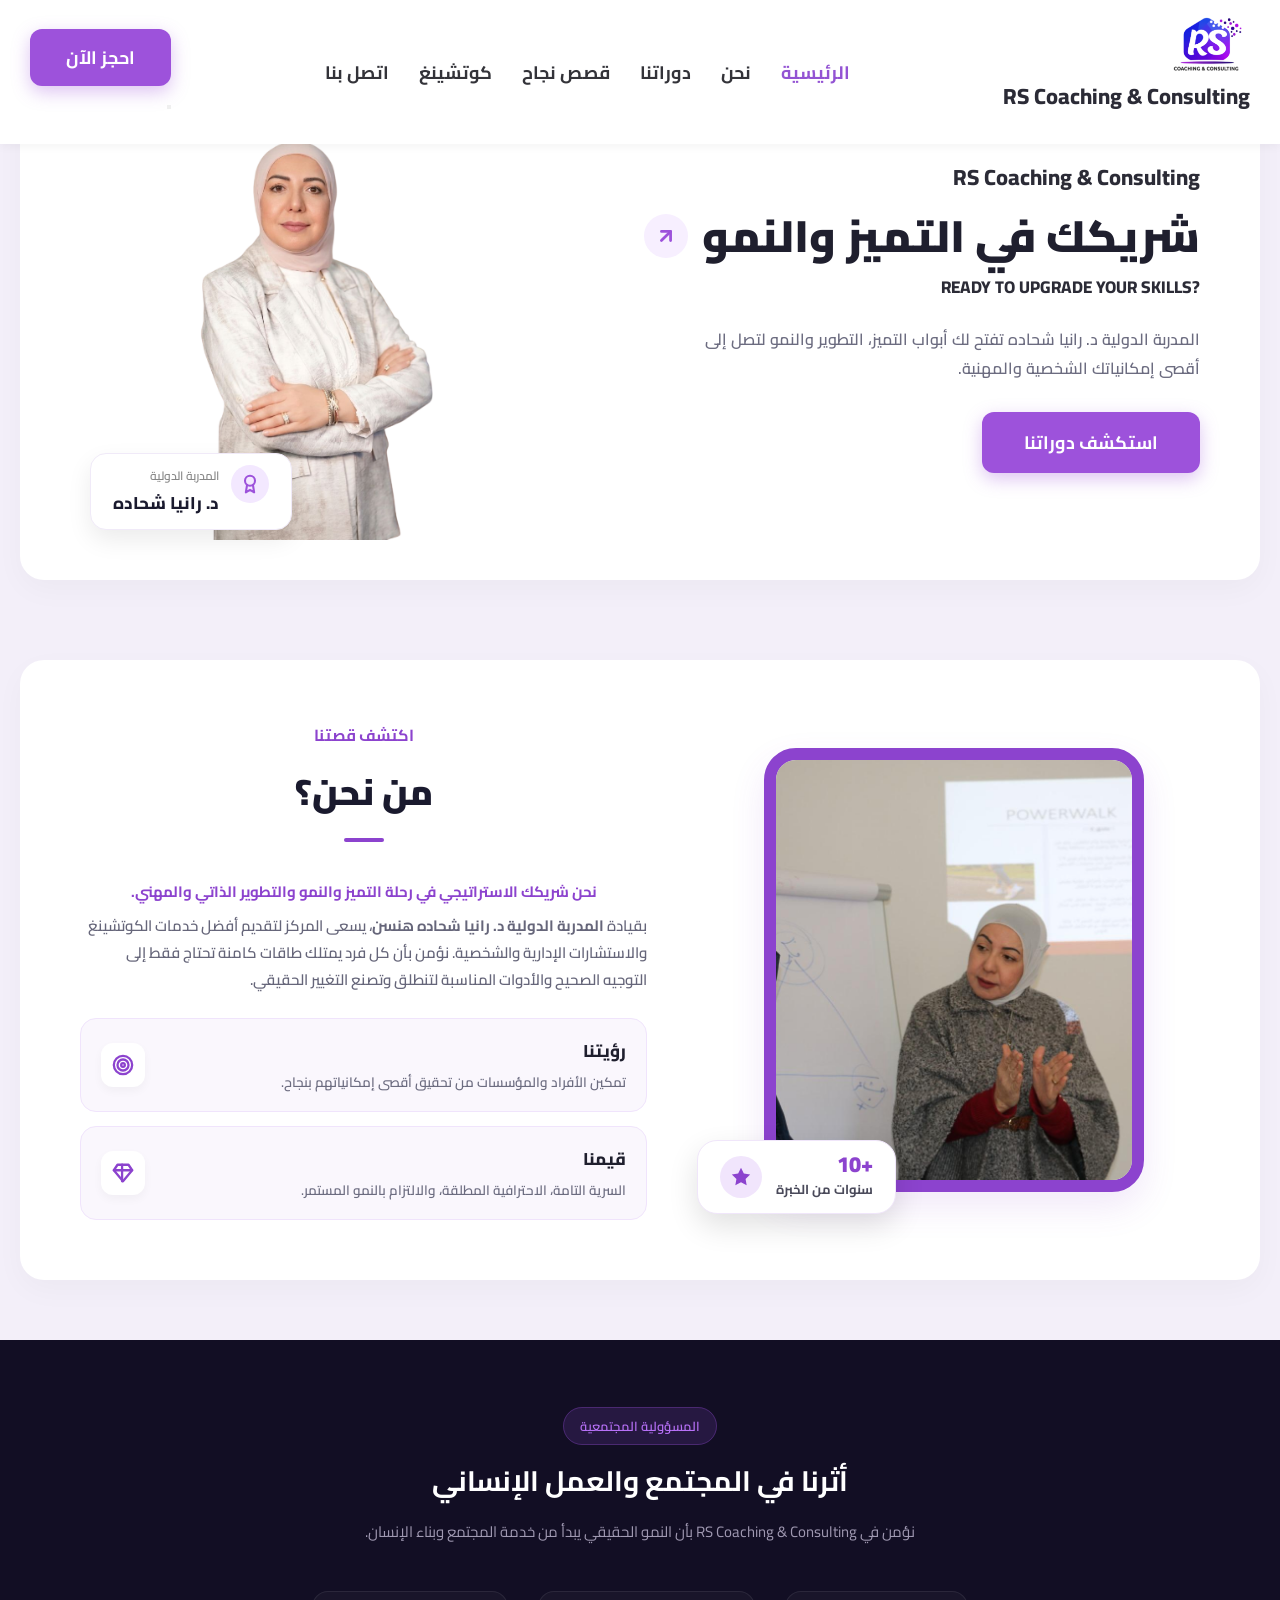
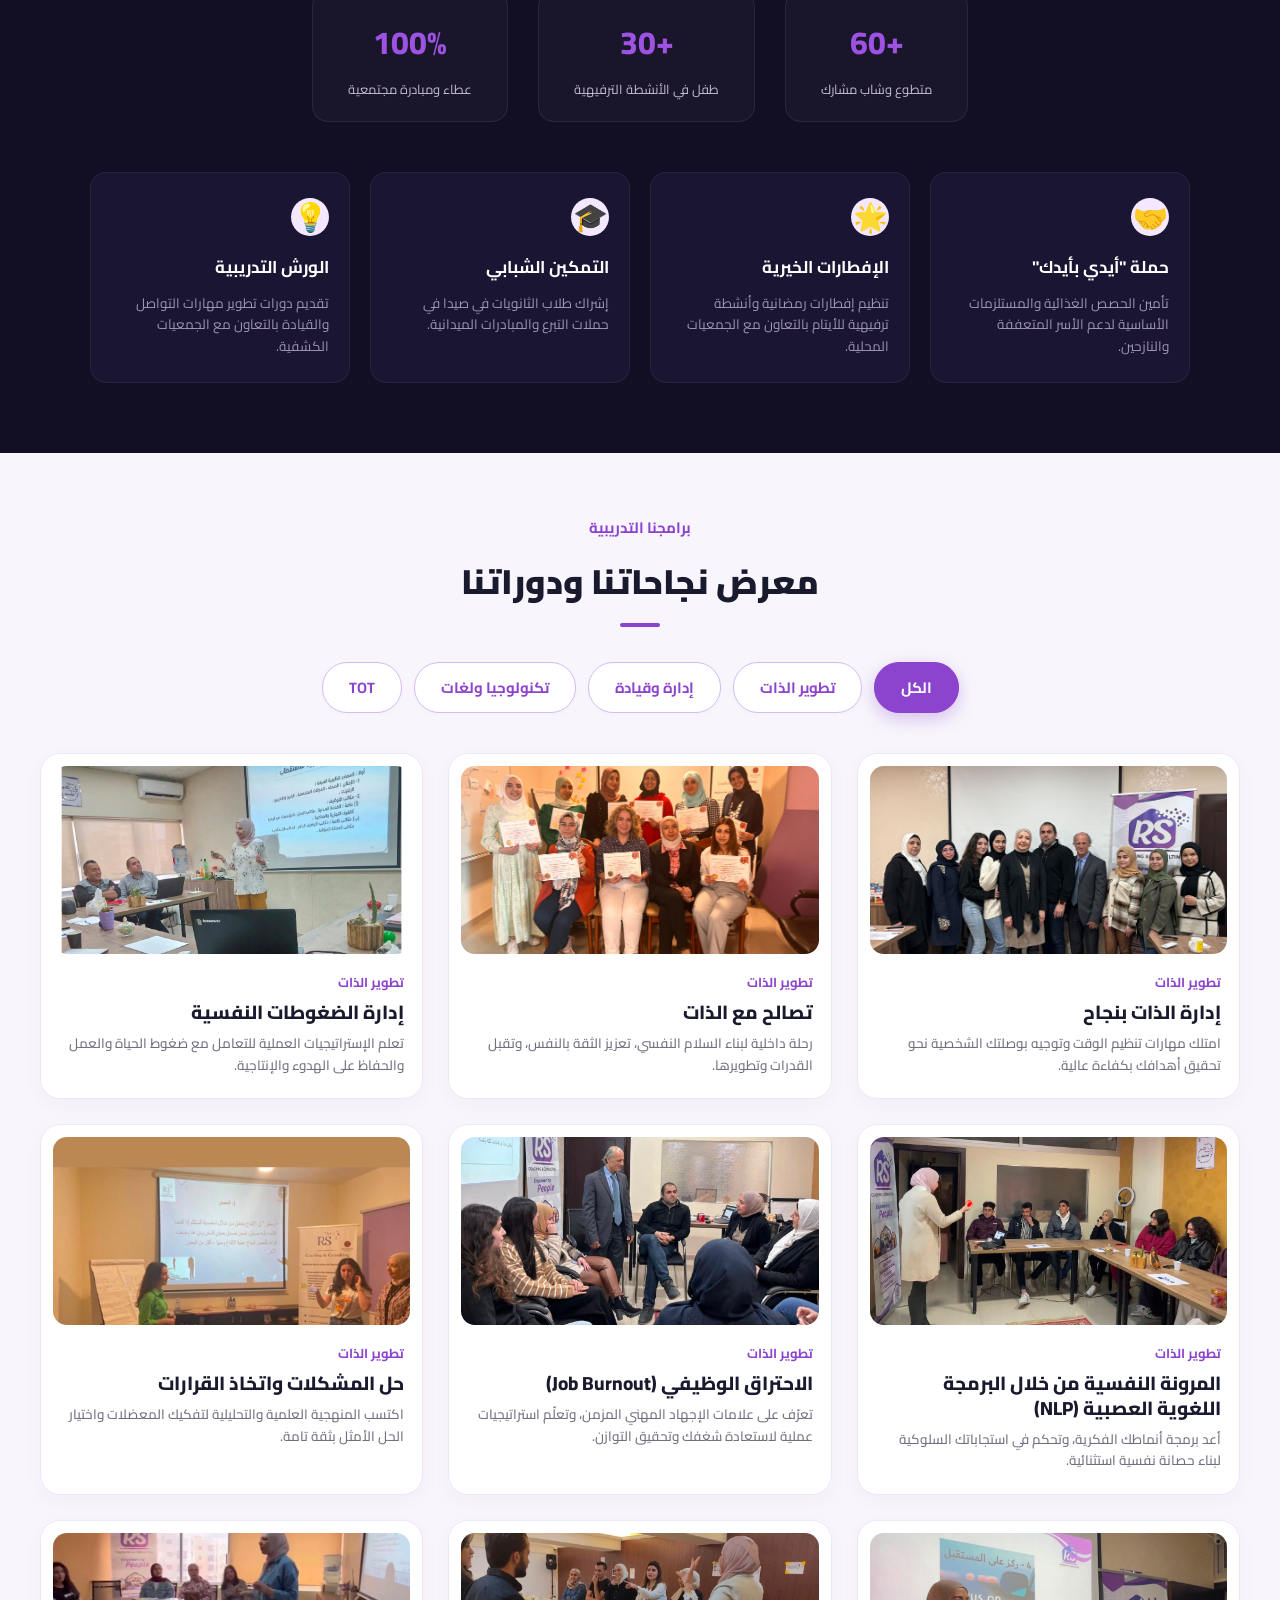
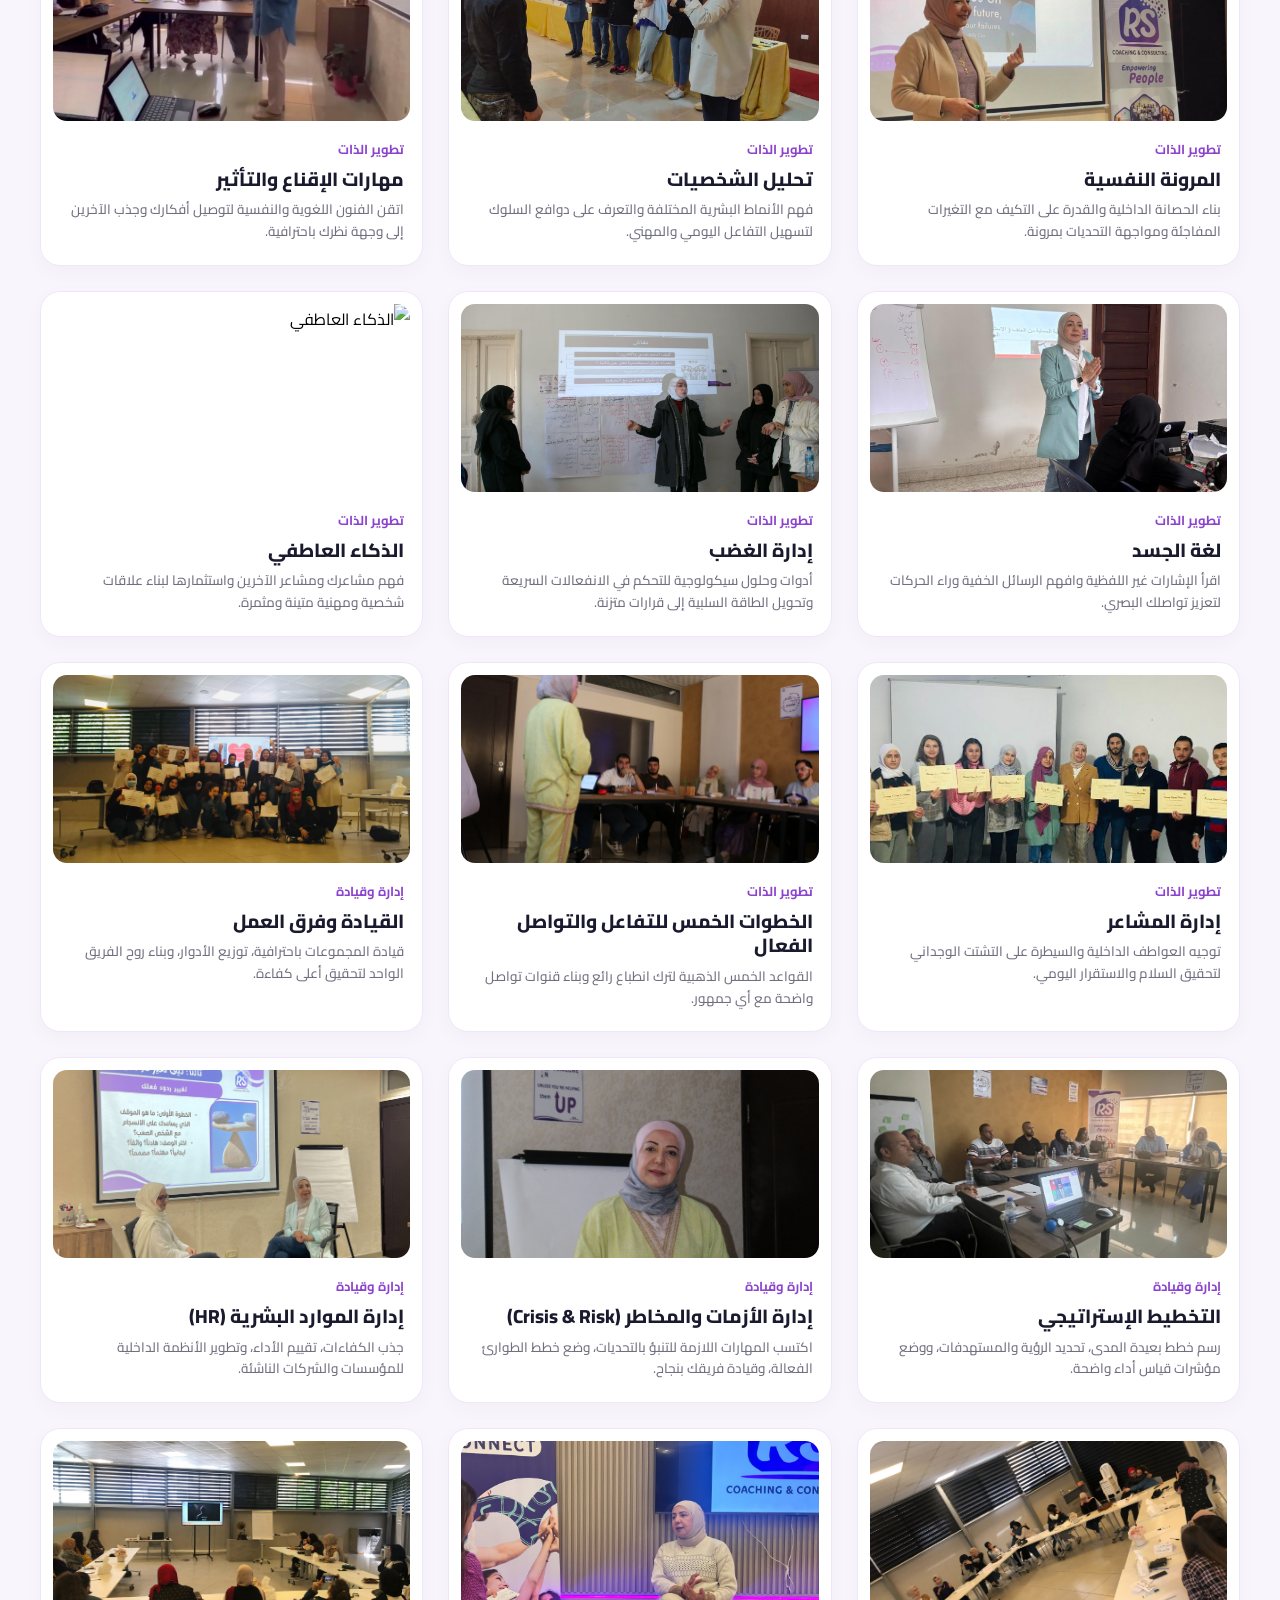
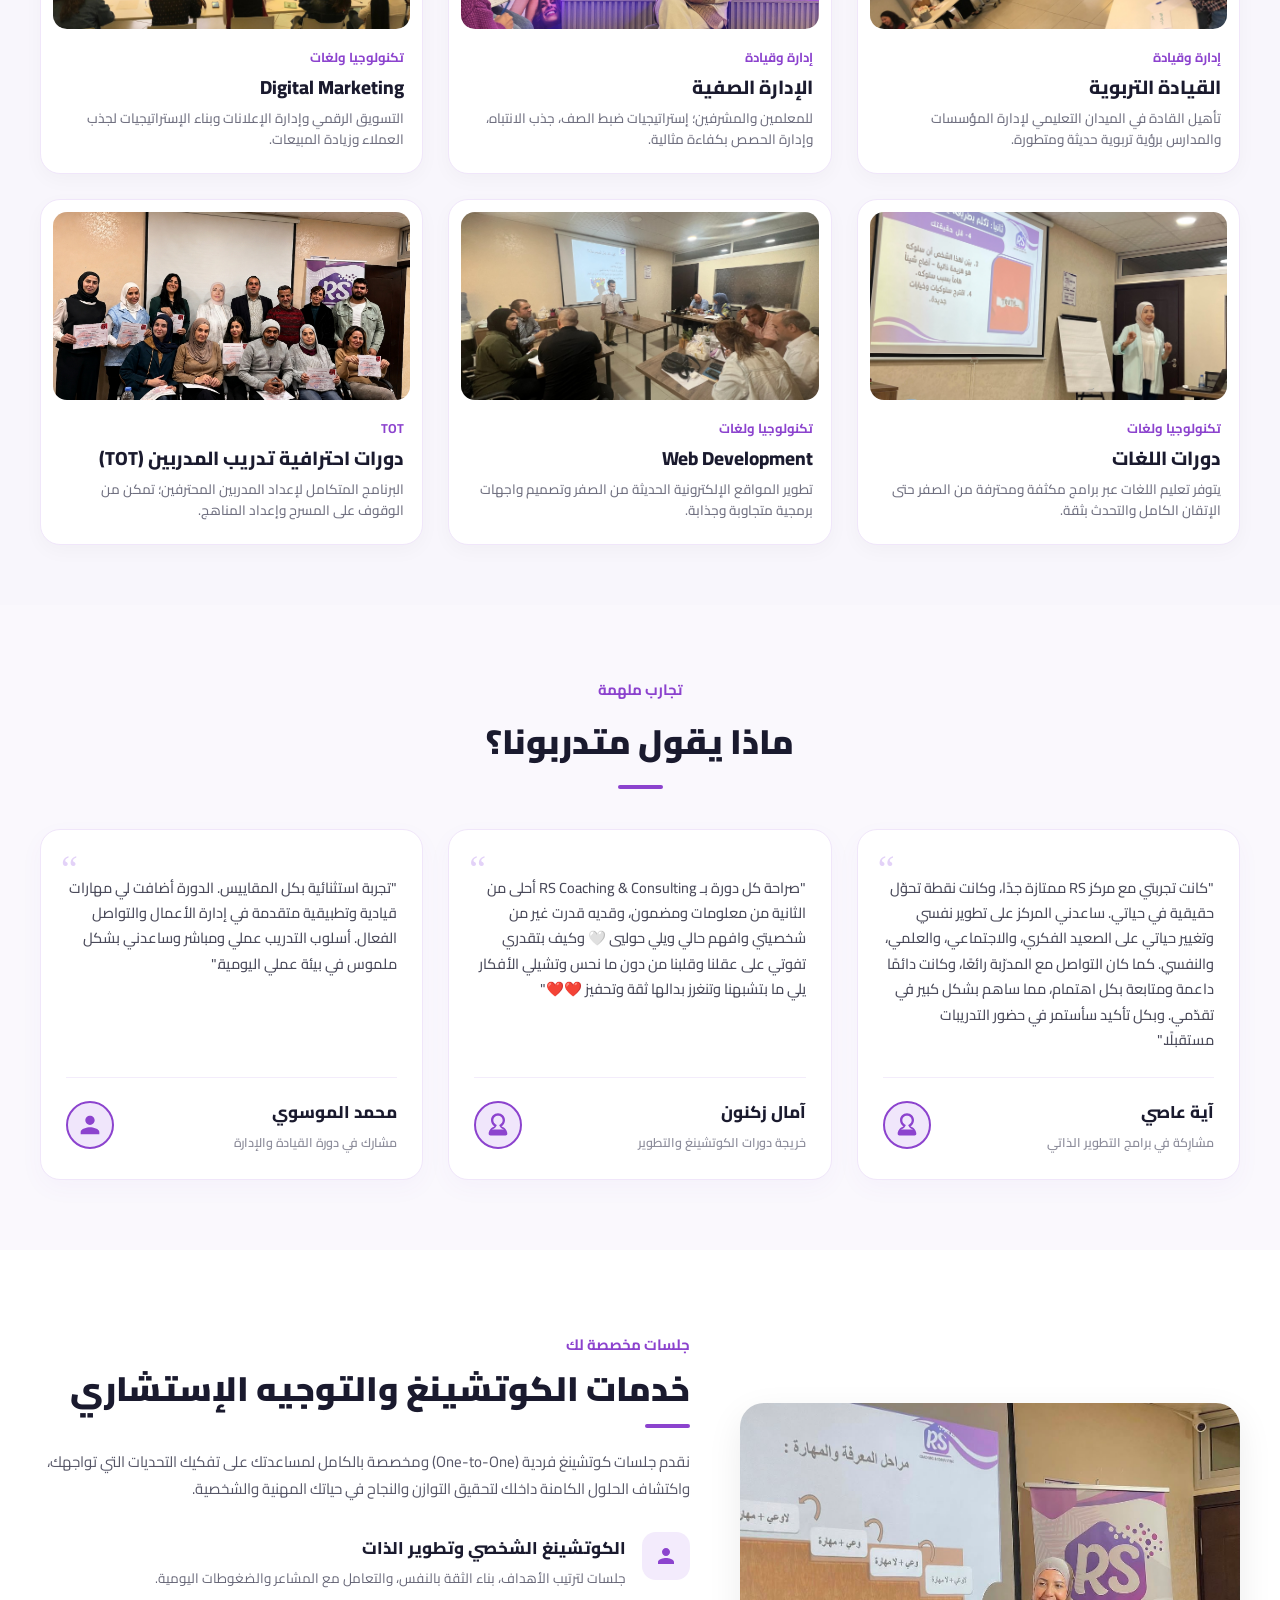
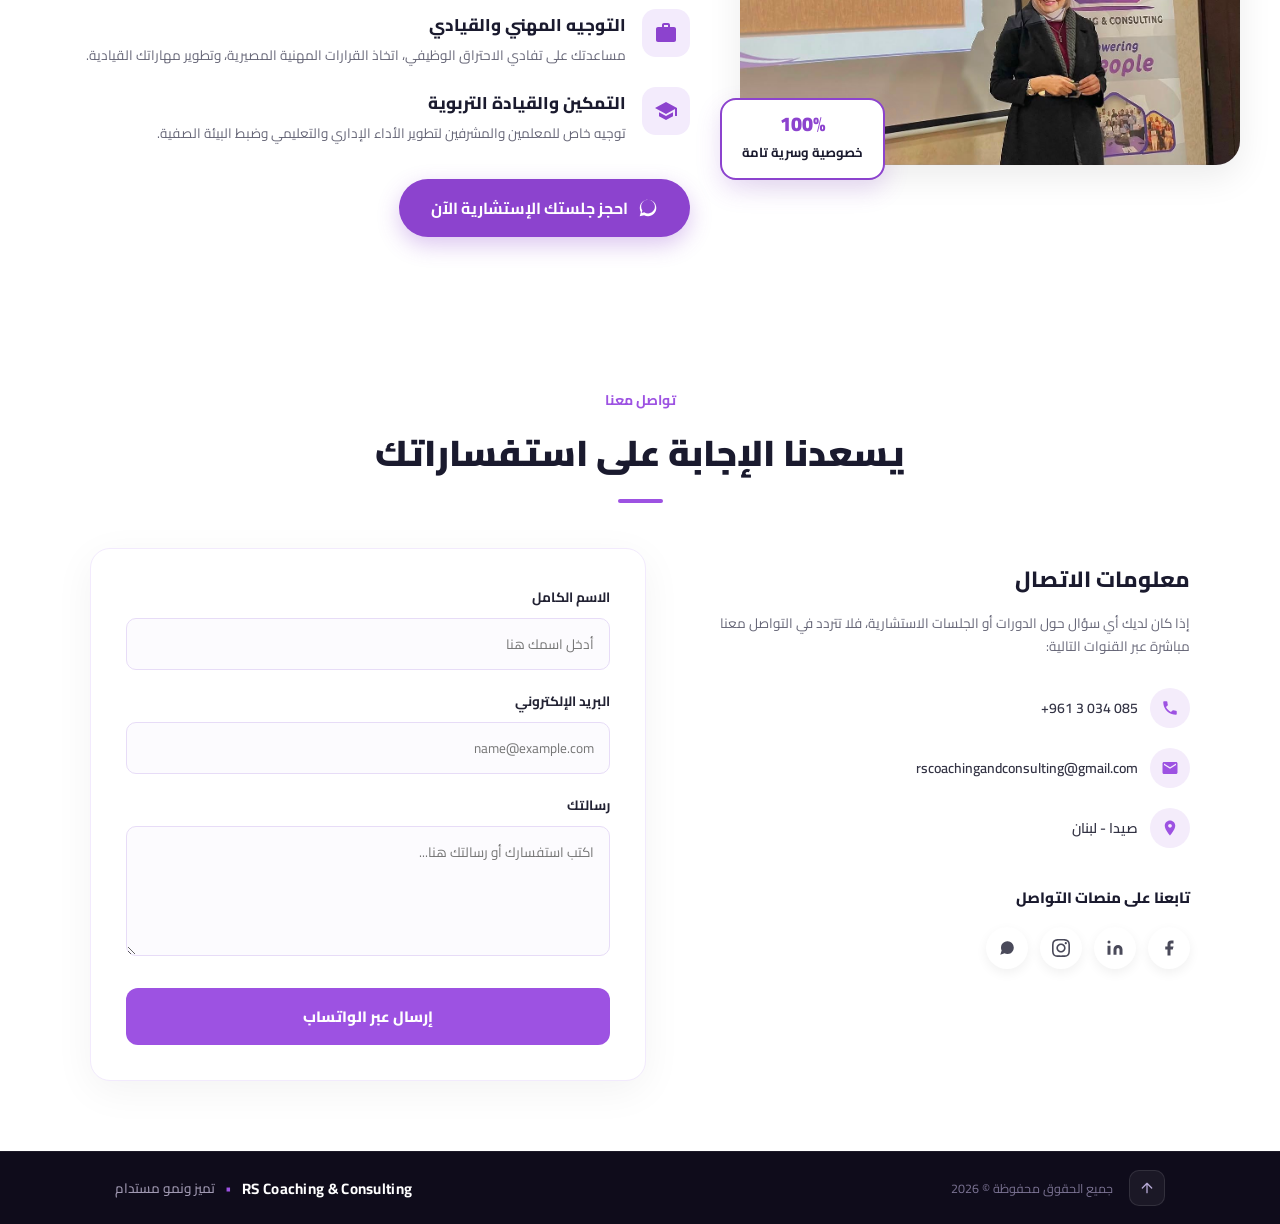
==== commit 28685988: "Update index1.html" ====
--- a/index1.html
+++ b/index1.html
@@ -4,8 +4,8 @@
 <head>
     <meta charset="UTF-8">
     <meta name="viewport" content="width=device-width, initial-scale=1.0">
-    <title>RS Website Header</title>
-
+    <title>RS Website</title>
+    <meta name="viewport" content="width=device-width, initial-scale=1.0">
     <!-- Google Fonts: Cairo -->
     <link rel="preconnect" href="https://fonts.googleapis.com">
     <link rel="preconnect" href="https://fonts.gstatic.com" crossorigin>
@@ -18,35 +18,43 @@
 <body>
 
     <!-- Header Section -->
-    <!-- Header Section -->
     <header class="navbar">
         <div class="container">
 
-            <!-- 1. Logo (على اليمين) -->
+            <!-- 1. Logo & Brand Name (على اليمين) -->
             <div class="logo">
                 <a href="#">
                     <img src="images/logo.png" alt="RS Coaching & Consulting Logo">
                 </a>
-            </div>
-
-            <!-- 2. Navigation Links (بالنص) -->
-            <nav class="nav-links">
-                <a href="index1.html" class="active">الرئيسية</a>
-                <a href="#about">نحن</a> <!-- تم ربط الرابط بقسم نحن -->
+                <span class="brand-title">RS Coaching & Consulting</span>
+            </div>
+
+            <!-- 2. Navigation Links (بالنص للمكتب / قائمة جانبية للتلفون) -->
+            <nav class="nav-links" id="navLinks">
+                <a href="index.html" class="active">الرئيسية</a>
+                <a href="#about">نحن</a>
                 <a href="#courses">دوراتنا</a>
                 <a href="#success-stories">قصص نجاح</a>
                 <a href="#coaching">كوتشينغ</a>
                 <a href="#contact">اتصل بنا</a>
             </nav>
 
-            <!-- 3. Call to Action Button (على الشمال) -->
-            <div class="cta-btn">
-                <a href="https://wa.me/9613034085" class="btn">احجز الآن</a>
+            <!-- 3. Actions: Call to Action Button + Hamburger Icon (على الشمال) -->
+            <div class="header-actions">
+                <div class="cta-btn">
+                    <a href="https://wa.me/9613034085" class="btn">احجز الآن</a>
+                </div>
+
+                <!-- زر الشحطات للتلفون -->
+                <button class="hamburger-btn" id="menuToggle" aria-label="Toggle Menu">
+                    <span></span>
+                    <span></span>
+                    <span></span>
+                </button>
             </div>
 
         </div>
     </header>
-
     <!-- ================= HERO SECTION (مضبوط 100%) ================= -->
     <section class="hero-section">
         <div class="hero-card-container">
@@ -912,7 +920,20 @@
                 behavior: 'smooth'
             });
         }
+        const menuToggle = document.getElementById('menuToggle');
+        const navLinks = document.getElementById('navLinks');
+
+        menuToggle.addEventListener('click', () => {
+            navLinks.classList.toggle('active');
+        });
+
+        // إغلاق القائمة تلقائياً عند الكبس على أي رابط داخلي
+        document.querySelectorAll('.nav-links a').forEach(link => {
+            link.addEventListener('click', () => {
+                navLinks.classList.remove('active');
+            });
+        });
     </script>
 </body>
 
-</html>+</html>
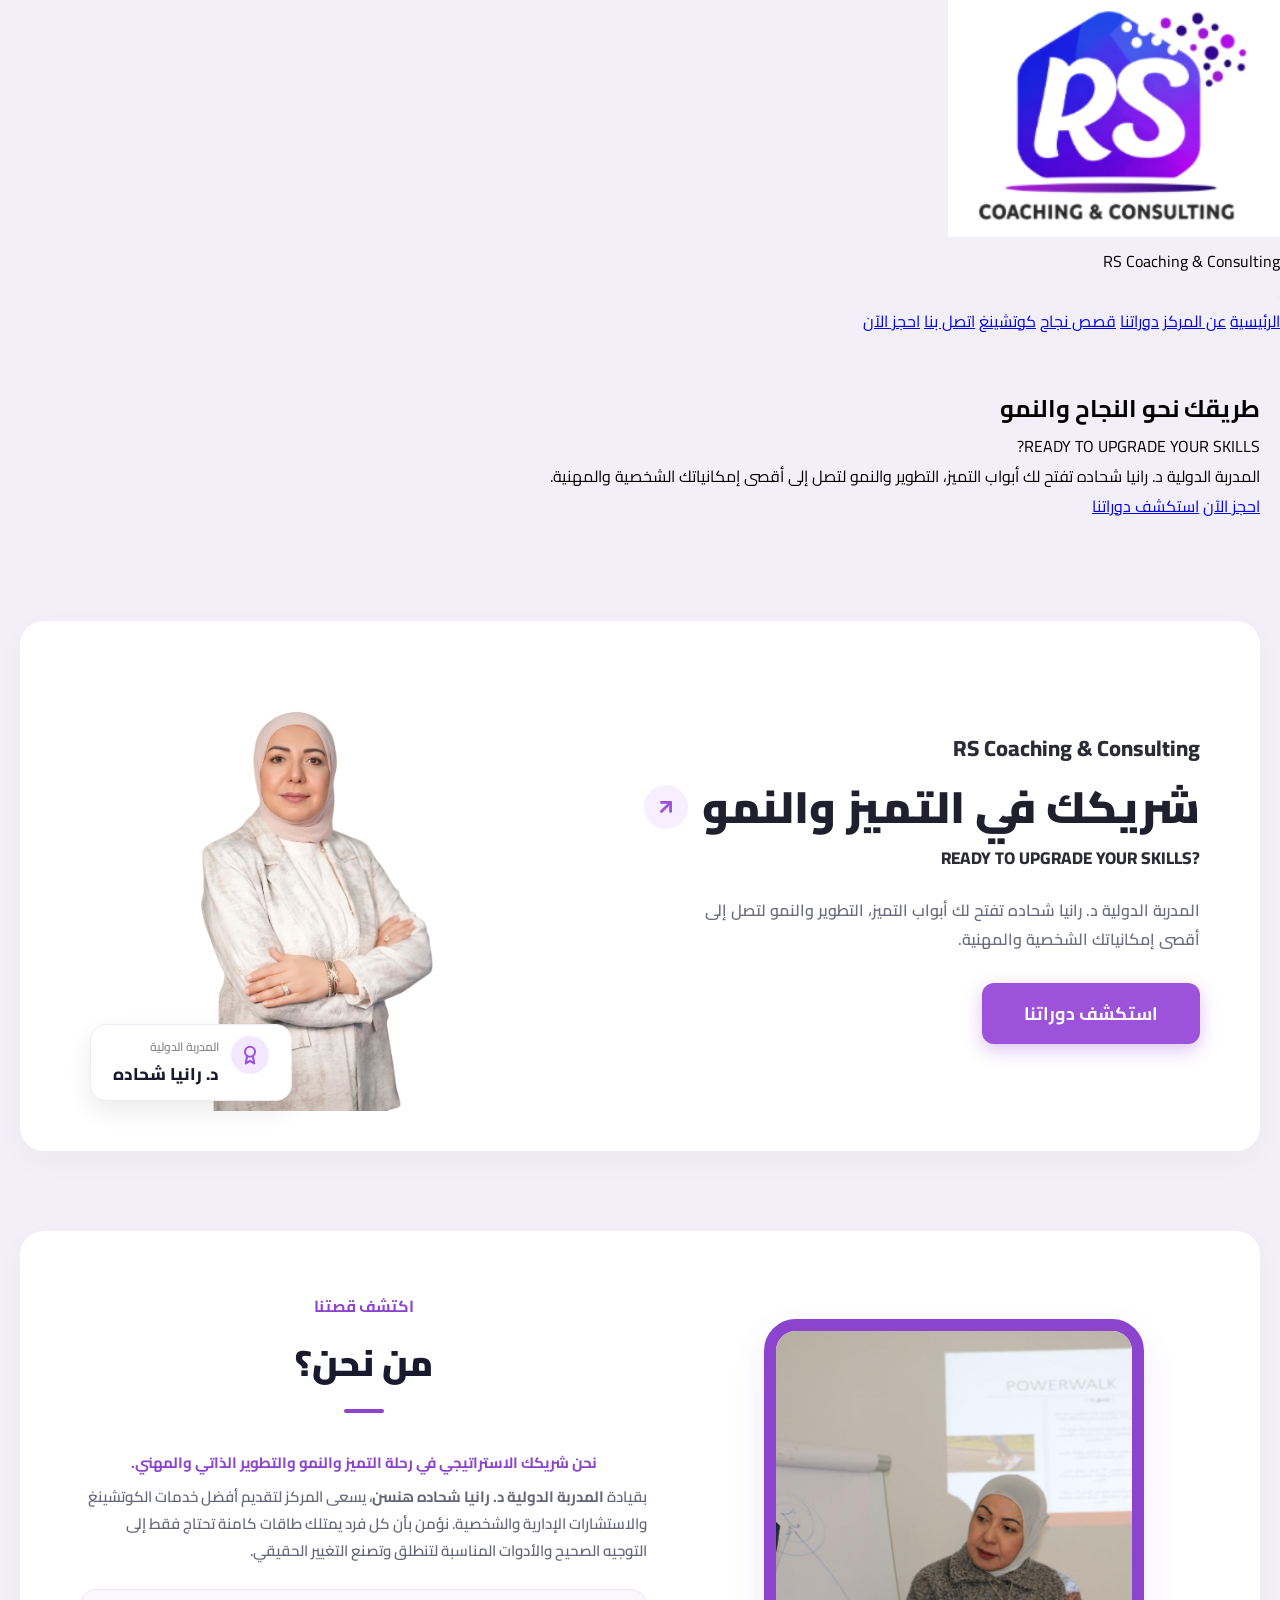
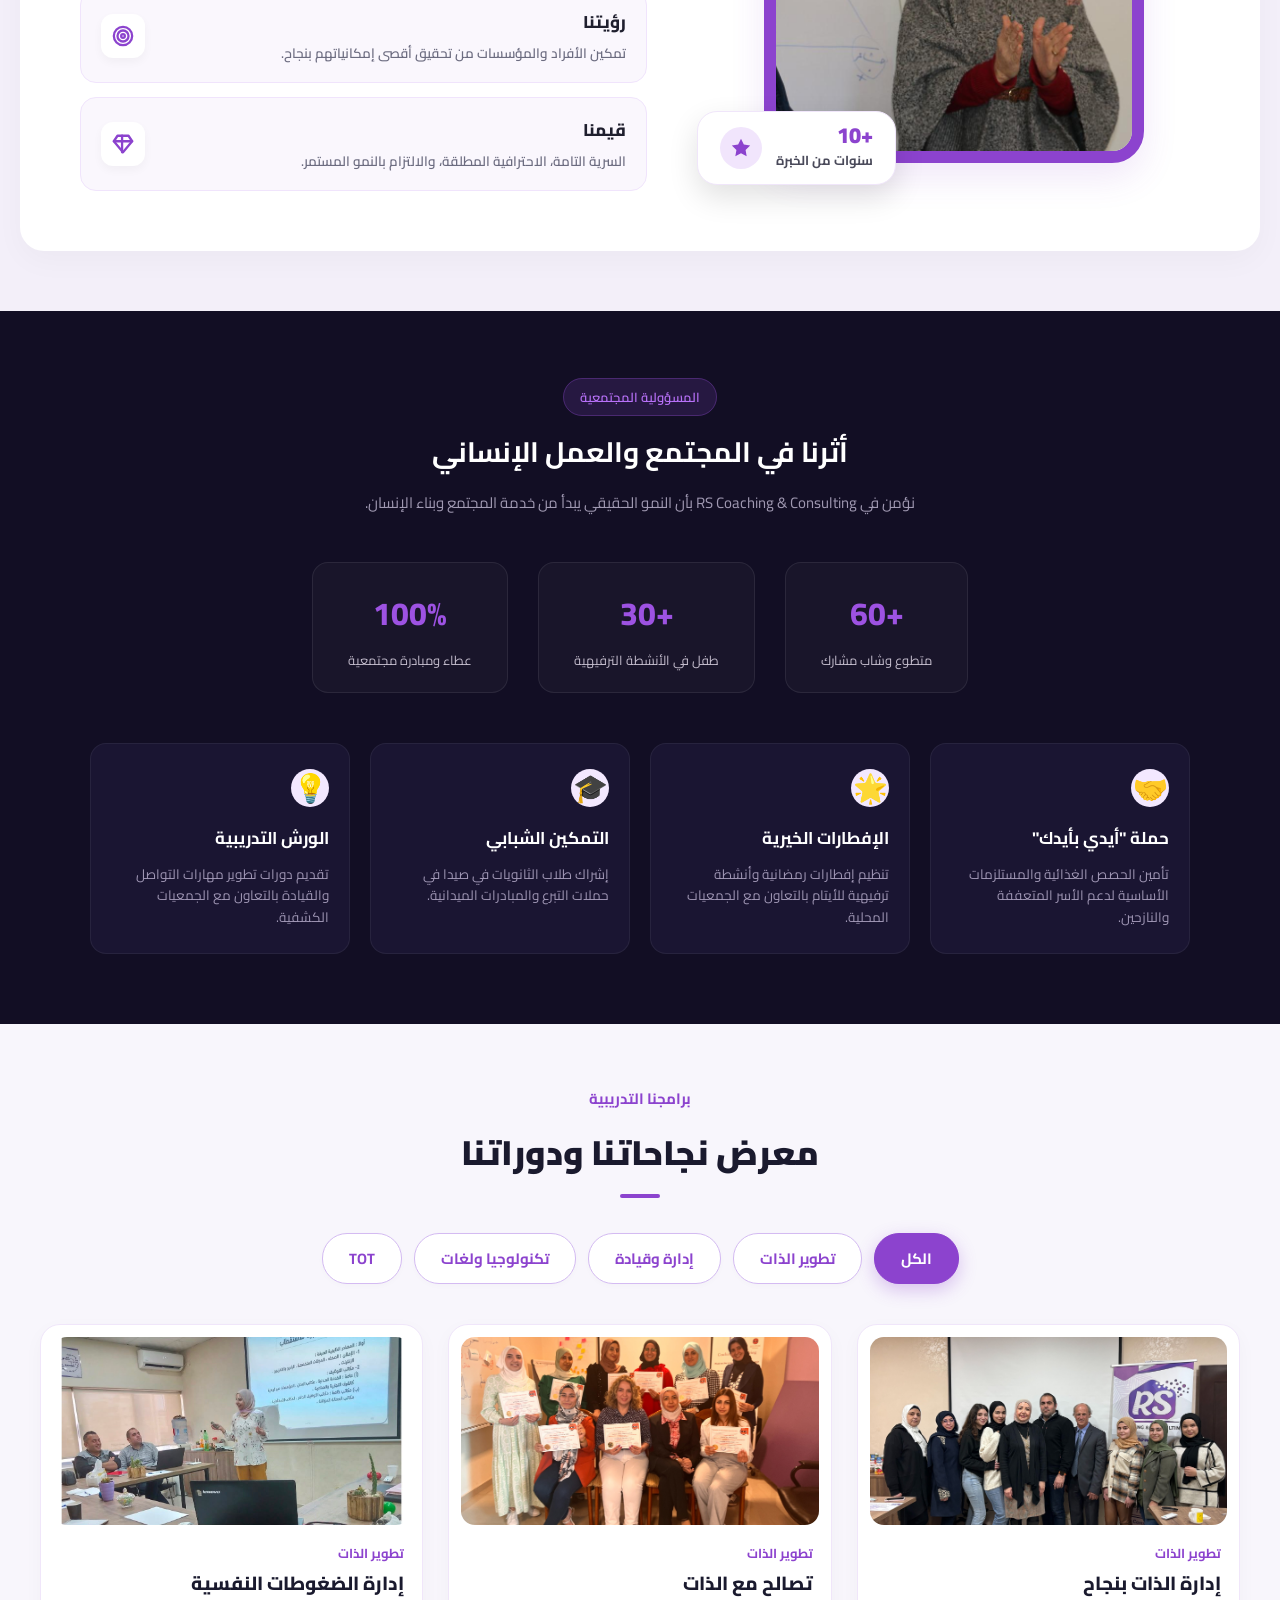
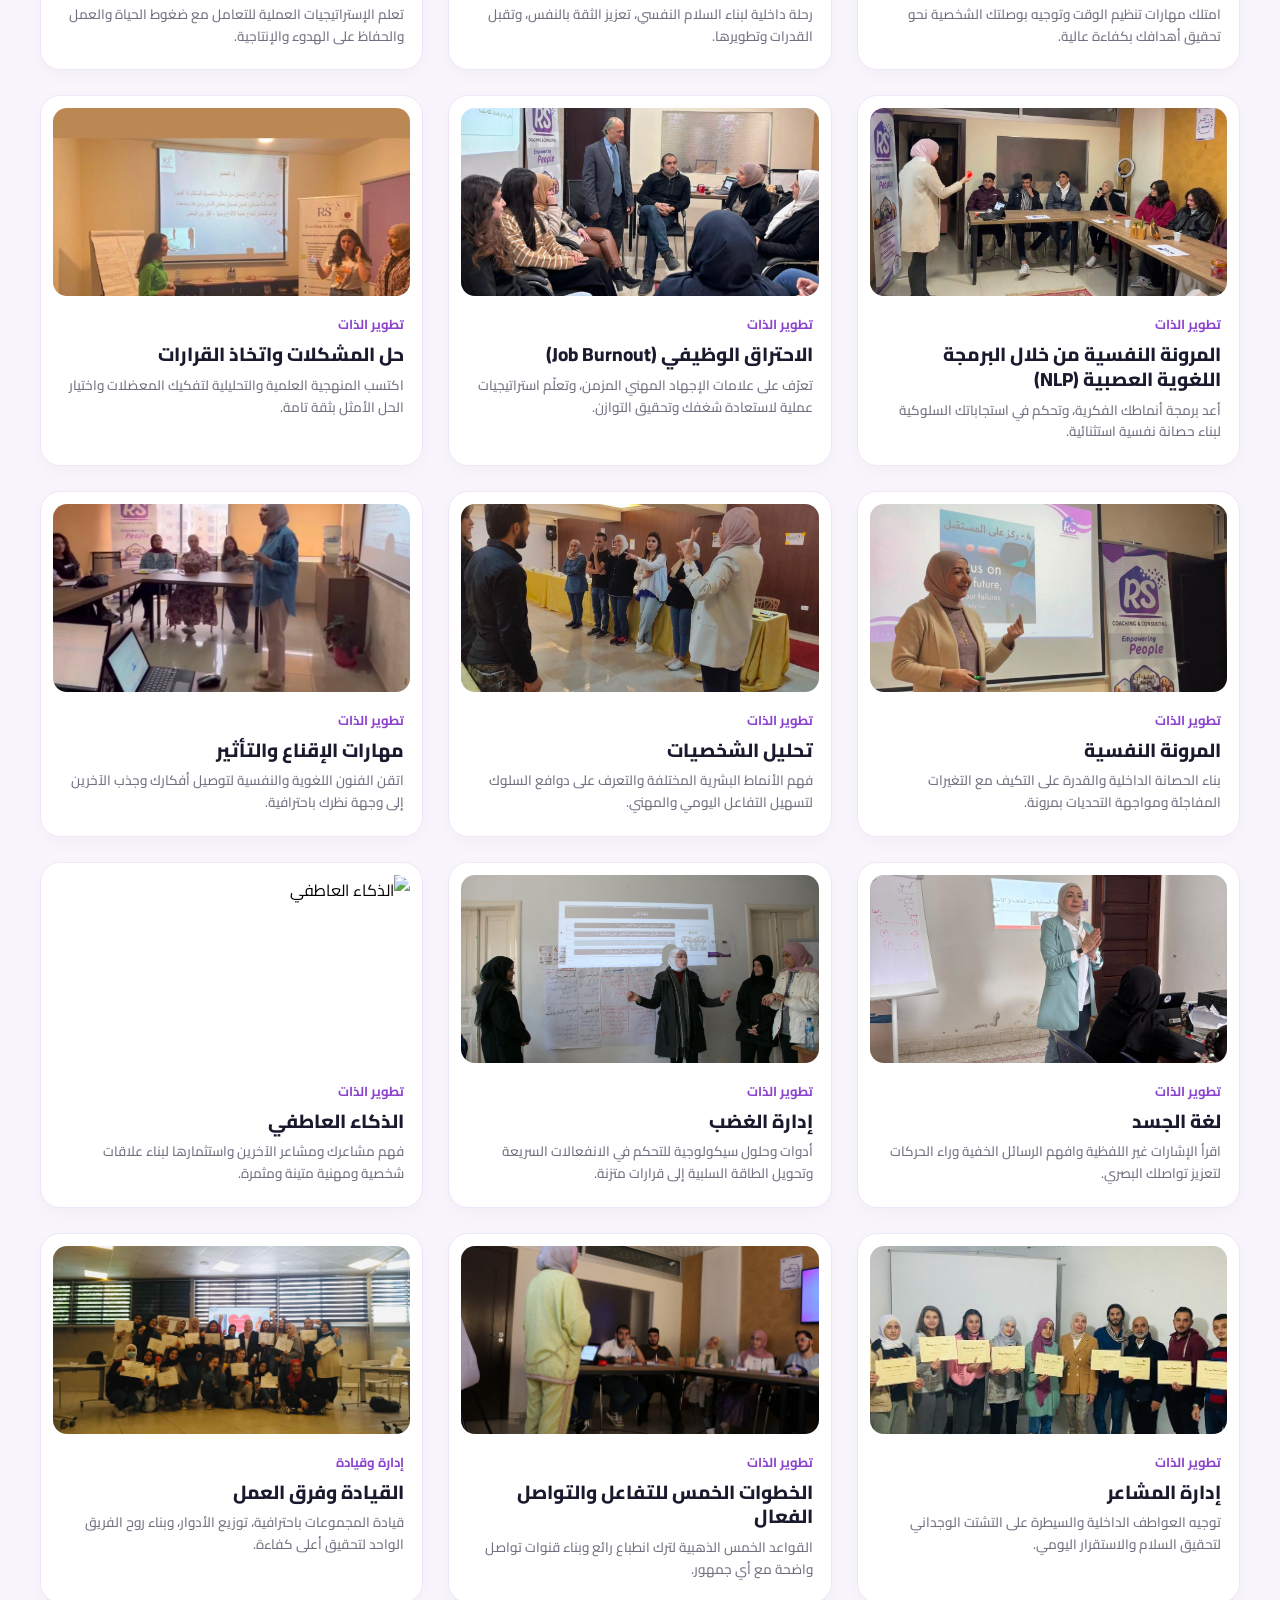
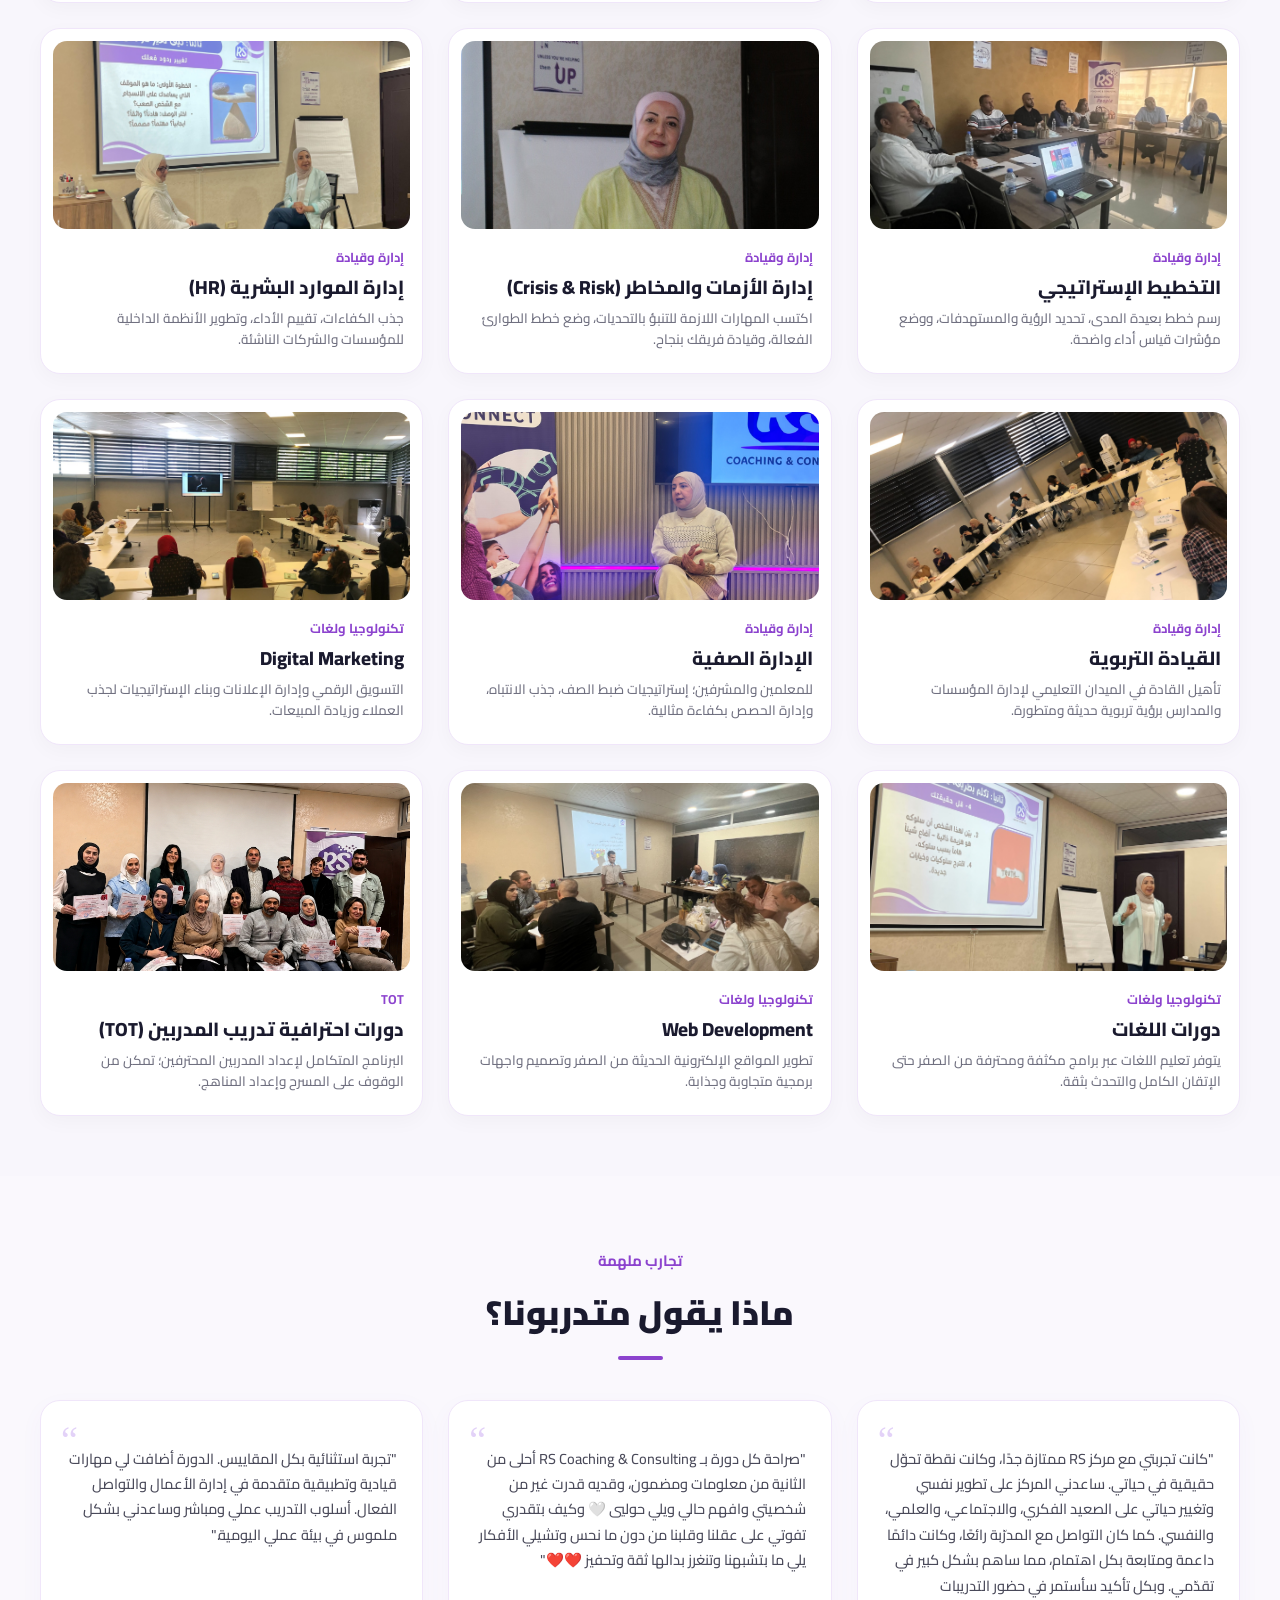
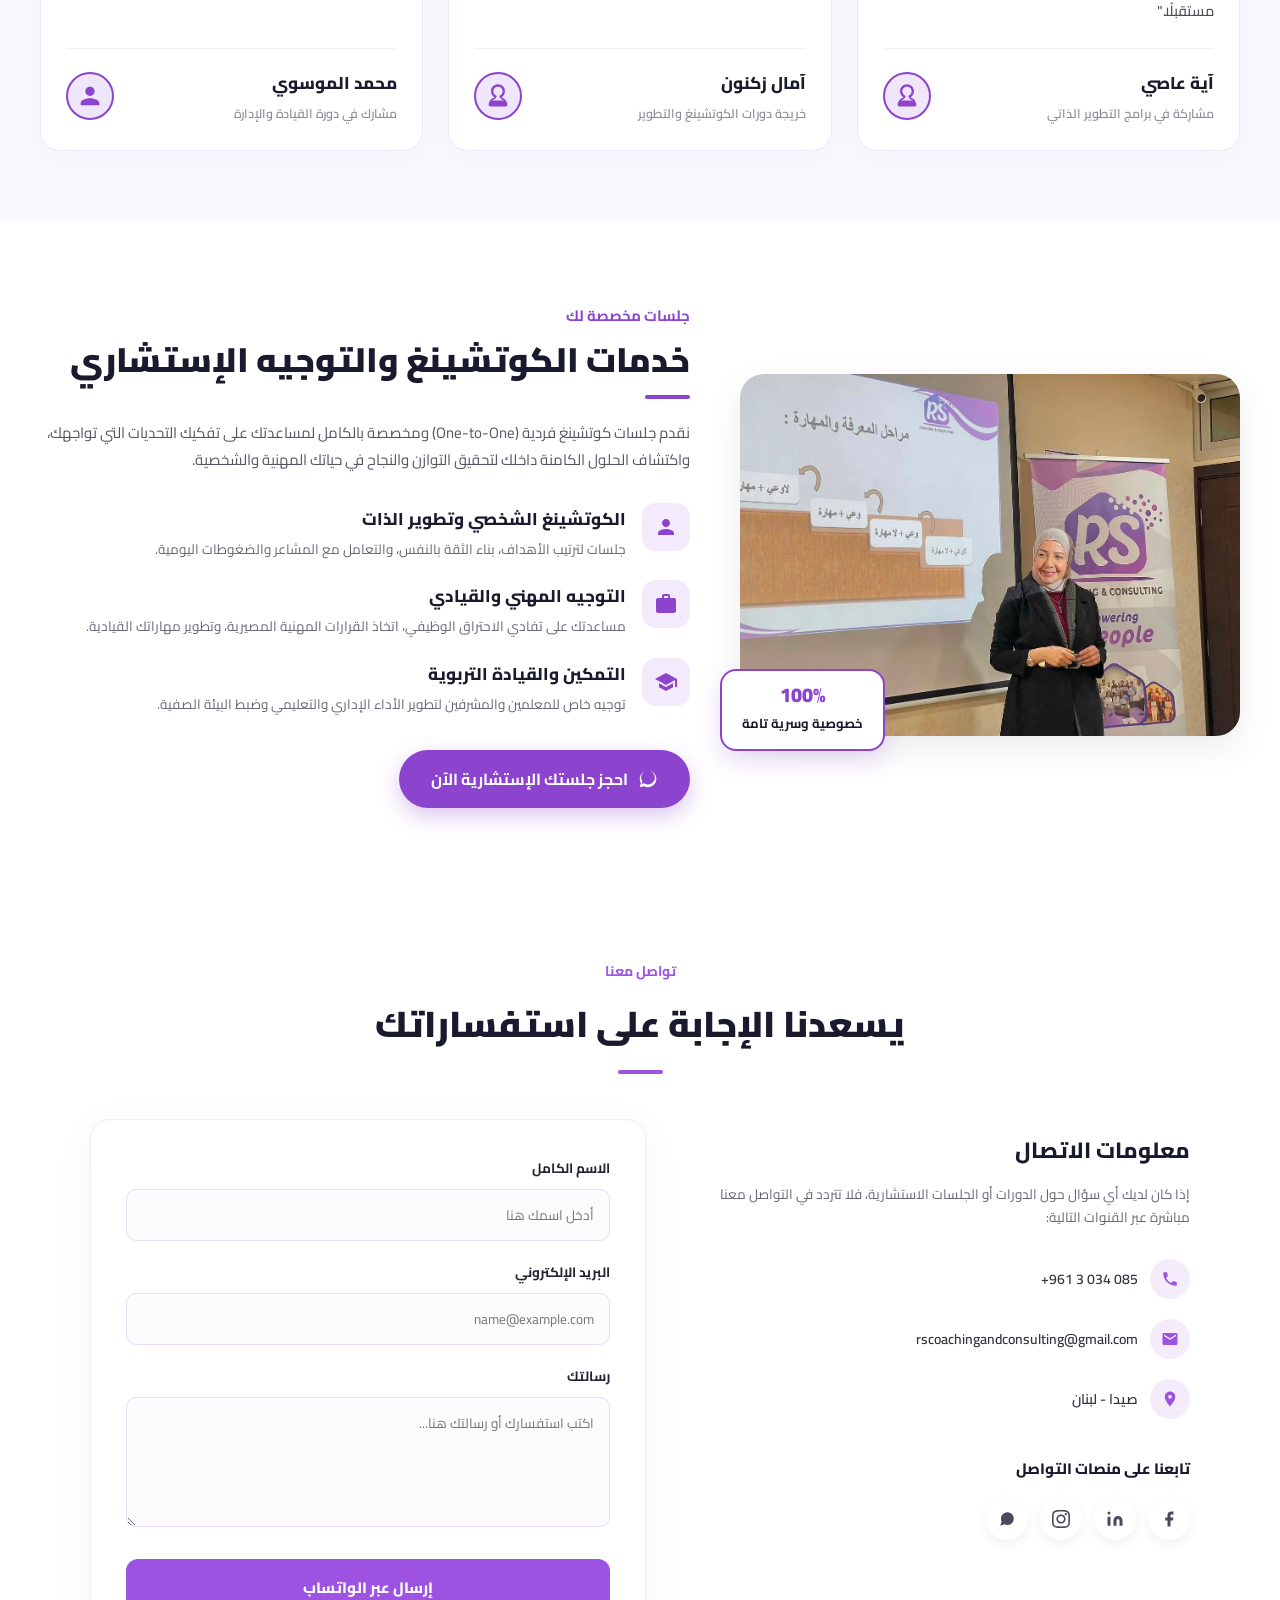
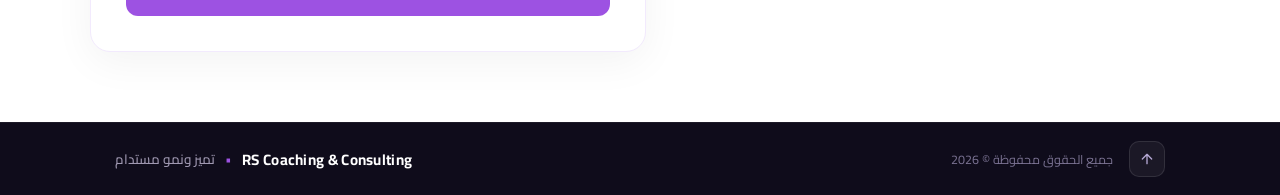
==== commit fd86b5d3: "Update index1.html" ====
--- a/index1.html
+++ b/index1.html
@@ -18,43 +18,52 @@
 <body>
 
     <!-- Header Section -->
-    <header class="navbar">
-        <div class="container">
-
-            <!-- 1. Logo & Brand Name (على اليمين) -->
-            <div class="logo">
-                <a href="#">
-                    <img src="images/logo.png" alt="RS Coaching & Consulting Logo">
-                </a>
-                <span class="brand-title">RS Coaching & Consulting</span>
-            </div>
-
-            <!-- 2. Navigation Links (بالنص للمكتب / قائمة جانبية للتلفون) -->
-            <nav class="nav-links" id="navLinks">
-                <a href="index.html" class="active">الرئيسية</a>
-                <a href="#about">نحن</a>
-                <a href="#courses">دوراتنا</a>
-                <a href="#success-stories">قصص نجاح</a>
-                <a href="#coaching">كوتشينغ</a>
-                <a href="#contact">اتصل بنا</a>
-            </nav>
-
-            <!-- 3. Actions: Call to Action Button + Hamburger Icon (على الشمال) -->
-            <div class="header-actions">
-                <div class="cta-btn">
-                    <a href="https://wa.me/9613034085" class="btn">احجز الآن</a>
-                </div>
-
-                <!-- زر الشحطات للتلفون -->
-                <button class="hamburger-btn" id="menuToggle" aria-label="Toggle Menu">
-                    <span></span>
-                    <span></span>
-                    <span></span>
-                </button>
-            </div>
-
+    <!-- HEADER احترافي وبسيط -->
+<header class="clean-header">
+    <div class="header-inner">
+        <!-- اليمين: اللوجو والاسم جنب بعض -->
+        <div class="brand-box">
+            <img src="images/logo.png" alt="RS Logo" class="brand-logo">
+            <div class="brand-text">
+                <span class="main-title">RS Coaching & Consulting</span>
+            </div>
         </div>
-    </header>
+
+        <!-- اليسار: فقط زِر الشحطات -->
+        <button class="menu-toggle" id="menuToggle" aria-label="Open Menu">
+            <span></span>
+            <span></span>
+            <span></span>
+        </button>
+    </div>
+
+    <!-- القائمة الجانبية للتلفون (بتفتح لما نكبس على الشحطات) -->
+    <nav class="mobile-nav" id="mobileNav">
+        <a href="index.html" class="active">الرئيسية</a>
+        <a href="#about">عن المركز</a>
+        <a href="#courses">دوراتنا</a>
+        <a href="#success-stories">قصص نجاح</a>
+        <a href="#coaching">كوتشينغ</a>
+        <a href="#contact">اتصل بنا</a>
+        <a href="https://wa.me/9613034085" class="nav-btn-whatsapp">احجز الآن</a>
+    </nav>
+</header>
+
+<!-- HERO SECTION (القسم الأول بالموقع) -->
+<section class="hero-section">
+    <div class="hero-overlay"></div>
+    <div class="hero-content">
+        <h1>طريقك نحو النجاح والنمو</h1>
+        <p class="hero-subtitle">READY TO UPGRADE YOUR SKILLS?</p>
+        <p class="hero-desc">
+            المدربة الدولية د. رانيا شحاده تفتح لك أبواب التميز، التطوير والنمو لتصل إلى أقصى إمكانياتك الشخصية والمهنية.
+        </p>
+        <div class="hero-buttons">
+            <a href="https://wa.me/9613034085" class="btn-primary">احجز الآن</a>
+            <a href="#courses" class="btn-secondary">استكشف دوراتنا</a>
+        </div>
+    </div>
+</section>
     <!-- ================= HERO SECTION (مضبوط 100%) ================= -->
     <section class="hero-section">
         <div class="hero-card-container">
--- a/style1.css
+++ b/style1.css
@@ -86,7 +86,98 @@
     /* رفعة خفيفة للزر عند التمرير */
     box-shadow: 0 8px 22px rgba(157, 82, 219, 0.45);
 }
-
+/* --- إضافة اسم المركز بجانب اللوجو --- */
+.logo {
+    display: flex;
+    align-items: center;
+    gap: 12px;
+}
+
+.brand-title {
+    font-size: 16px;
+    font-weight: 700;
+    color: #333339;
+    white-space: nowrap;
+}
+
+.header-actions {
+    display: flex;
+    align-items: center;
+    gap: 15px;
+}
+
+/* زر الشحطات (مخفي على الكومبيوتر) */
+.hamburger-btn {
+    display: none;
+    flex-direction: column;
+    justify-content: space-between;
+    width: 28px;
+    height: 20px;
+    background: transparent;
+    border: none;
+    cursor: pointer;
+    padding: 0;
+    z-index: 100000;
+}
+
+.hamburger-btn span {
+    width: 100%;
+    height: 3px;
+    background-color: #333339;
+    border-radius: 4px;
+    transition: all 0.3s ease;
+}
+
+/* --- Responsive Styling للشاشات الصغيرة والموبايل (768px وأصغر) --- */
+@media (max-width: 768px) {
+    .container {
+        padding: 0 15px;
+    }
+
+    .logo img {
+        height: 45px; /* تصغير اللوجو قليلاً للتلفون */
+    }
+
+    .brand-title {
+        font-size: 13px; /* حجم اسم المركز للتلفون */
+    }
+
+    .btn {
+        padding: 8px 16px;
+        font-size: 14px;
+        border-radius: 8px;
+    }
+
+    /* إظهار زر الشحطات */
+    .hamburger-btn {
+        display: flex;
+    }
+
+    /* تحويل الـ nav-links لقائمة منسدلة / سايد بار أنيق */
+    .nav-links {
+        position: fixed;
+        top: 75px; /* يفتح تحت الهيدر تماماً */
+        right: -100%; /* مخفي خارج الشاشة على اليمين */
+        width: 100%;
+        height: calc(100vh - 75px);
+        background-color: #ffffff;
+        flex-direction: column;
+        align-items: center;
+        padding-top: 40px;
+        gap: 25px;
+        box-shadow: 0 10px 20px rgba(0, 0, 0, 0.1);
+        transition: right 0.4s ease-in-out;
+    }
+
+    /* ظهور القائمة عند الضغط على الشحطات */
+    .nav-links.active {
+        right: 0;
+    }
+
+    .nav-links a {
+        font-size: 20px;
+    }
+}
 /* ================= HERO SECTION STYLES ================= */
 
 .hero-section {
@@ -1673,4 +1764,4 @@
         grid-template-columns: 1fr;
         /* عرض كرت واحد في كل سطر */
     }
-}+}
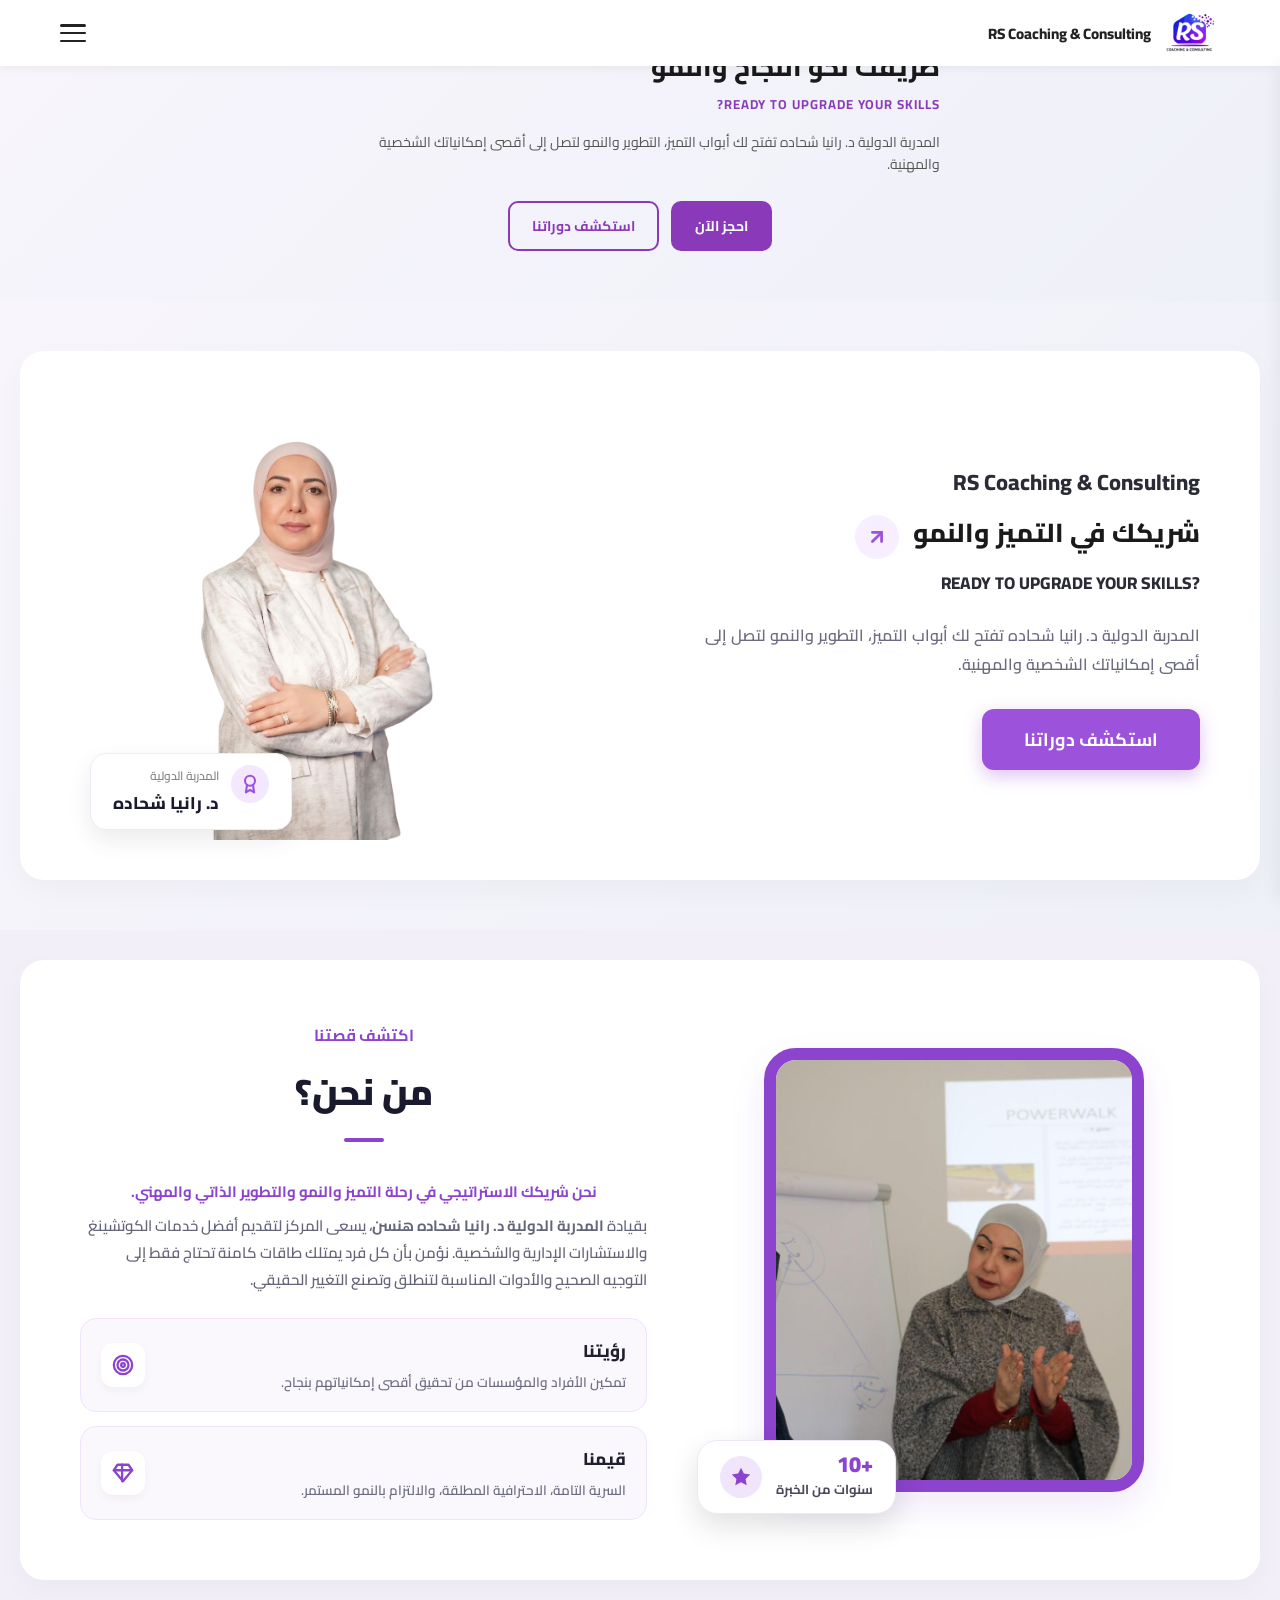
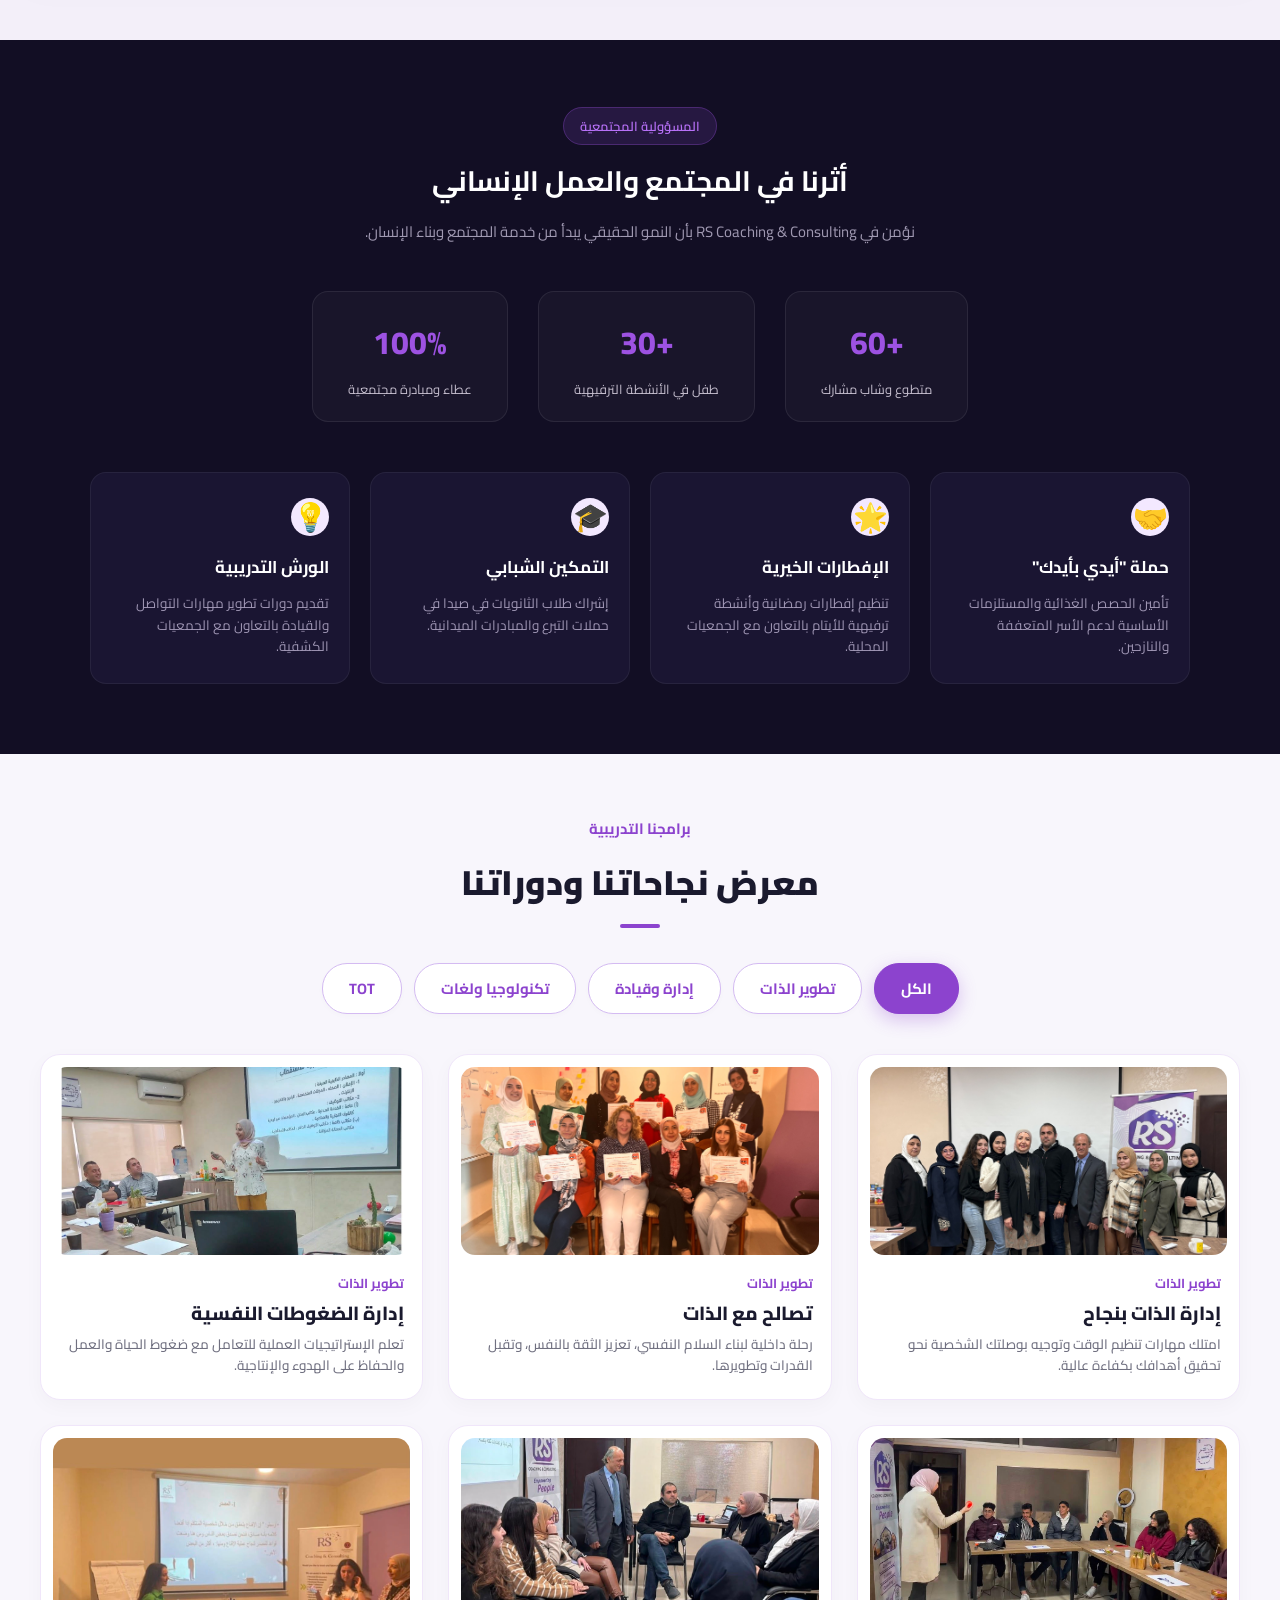
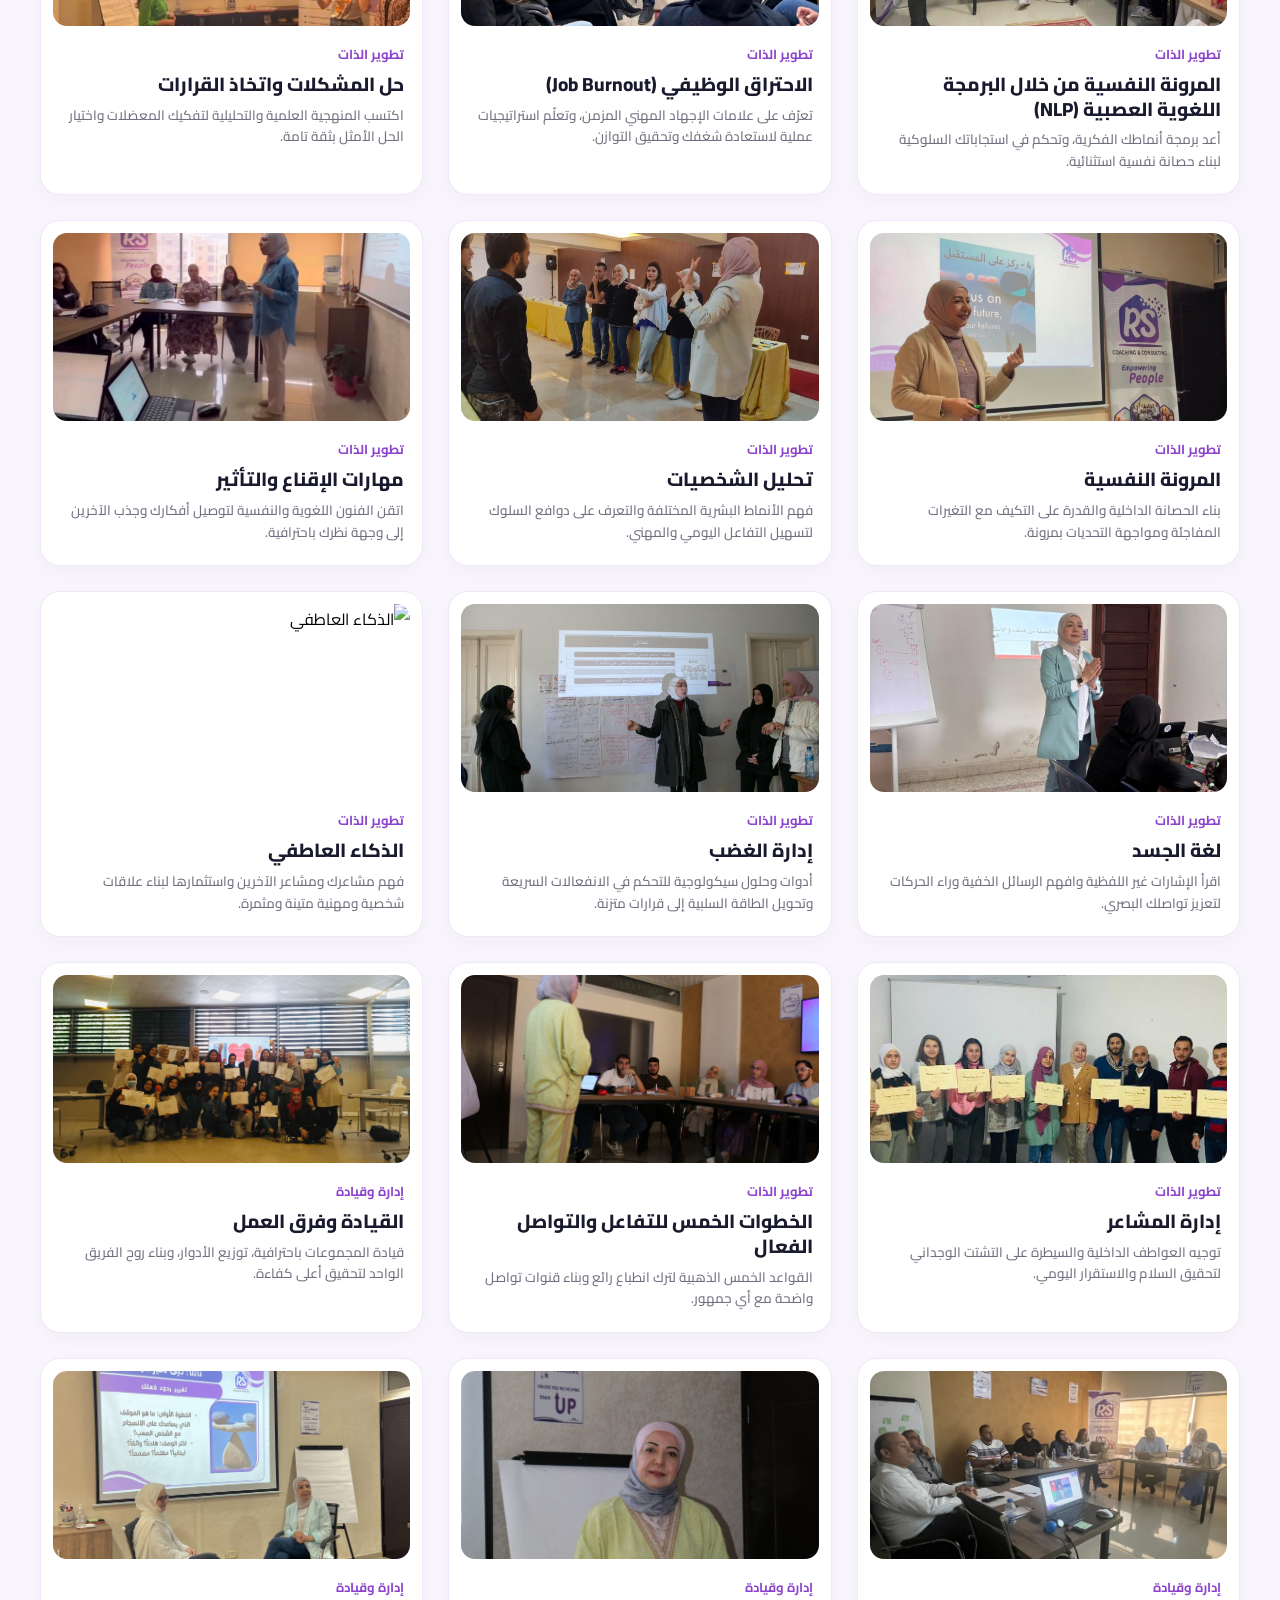
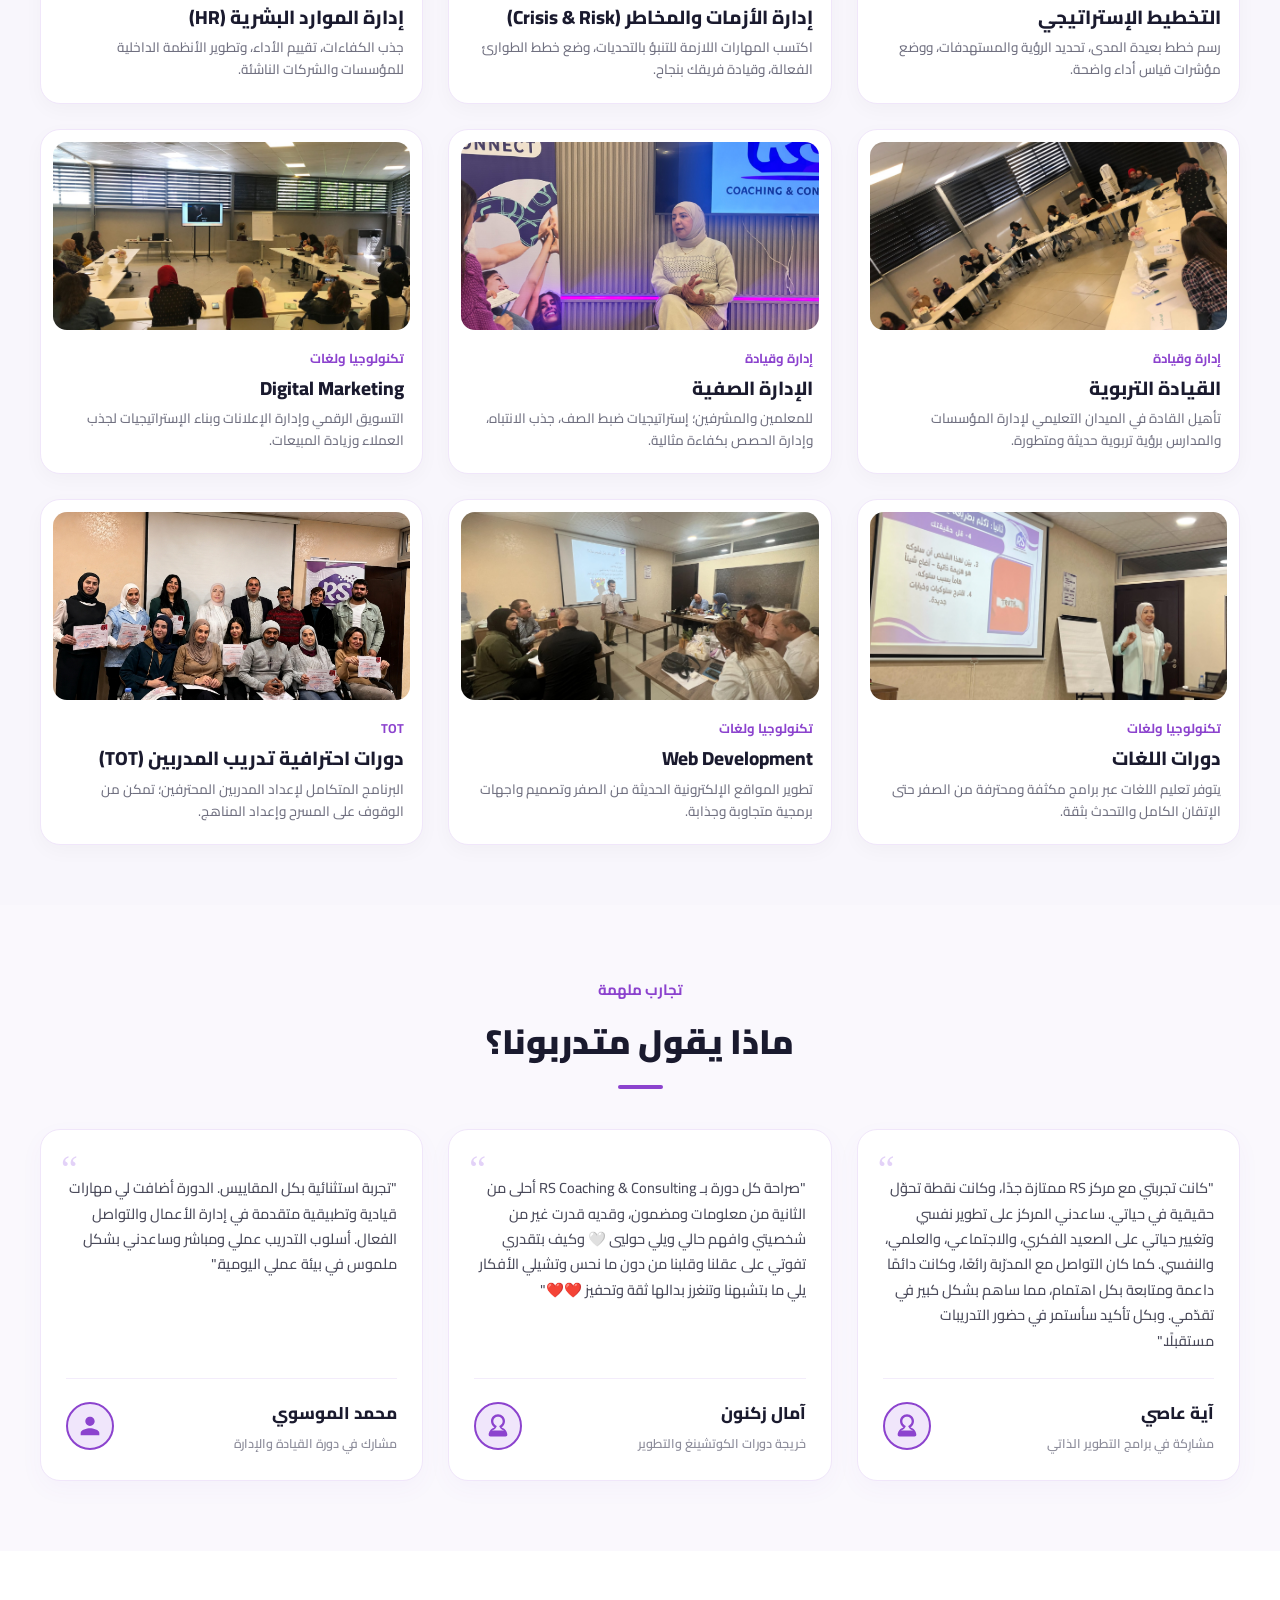
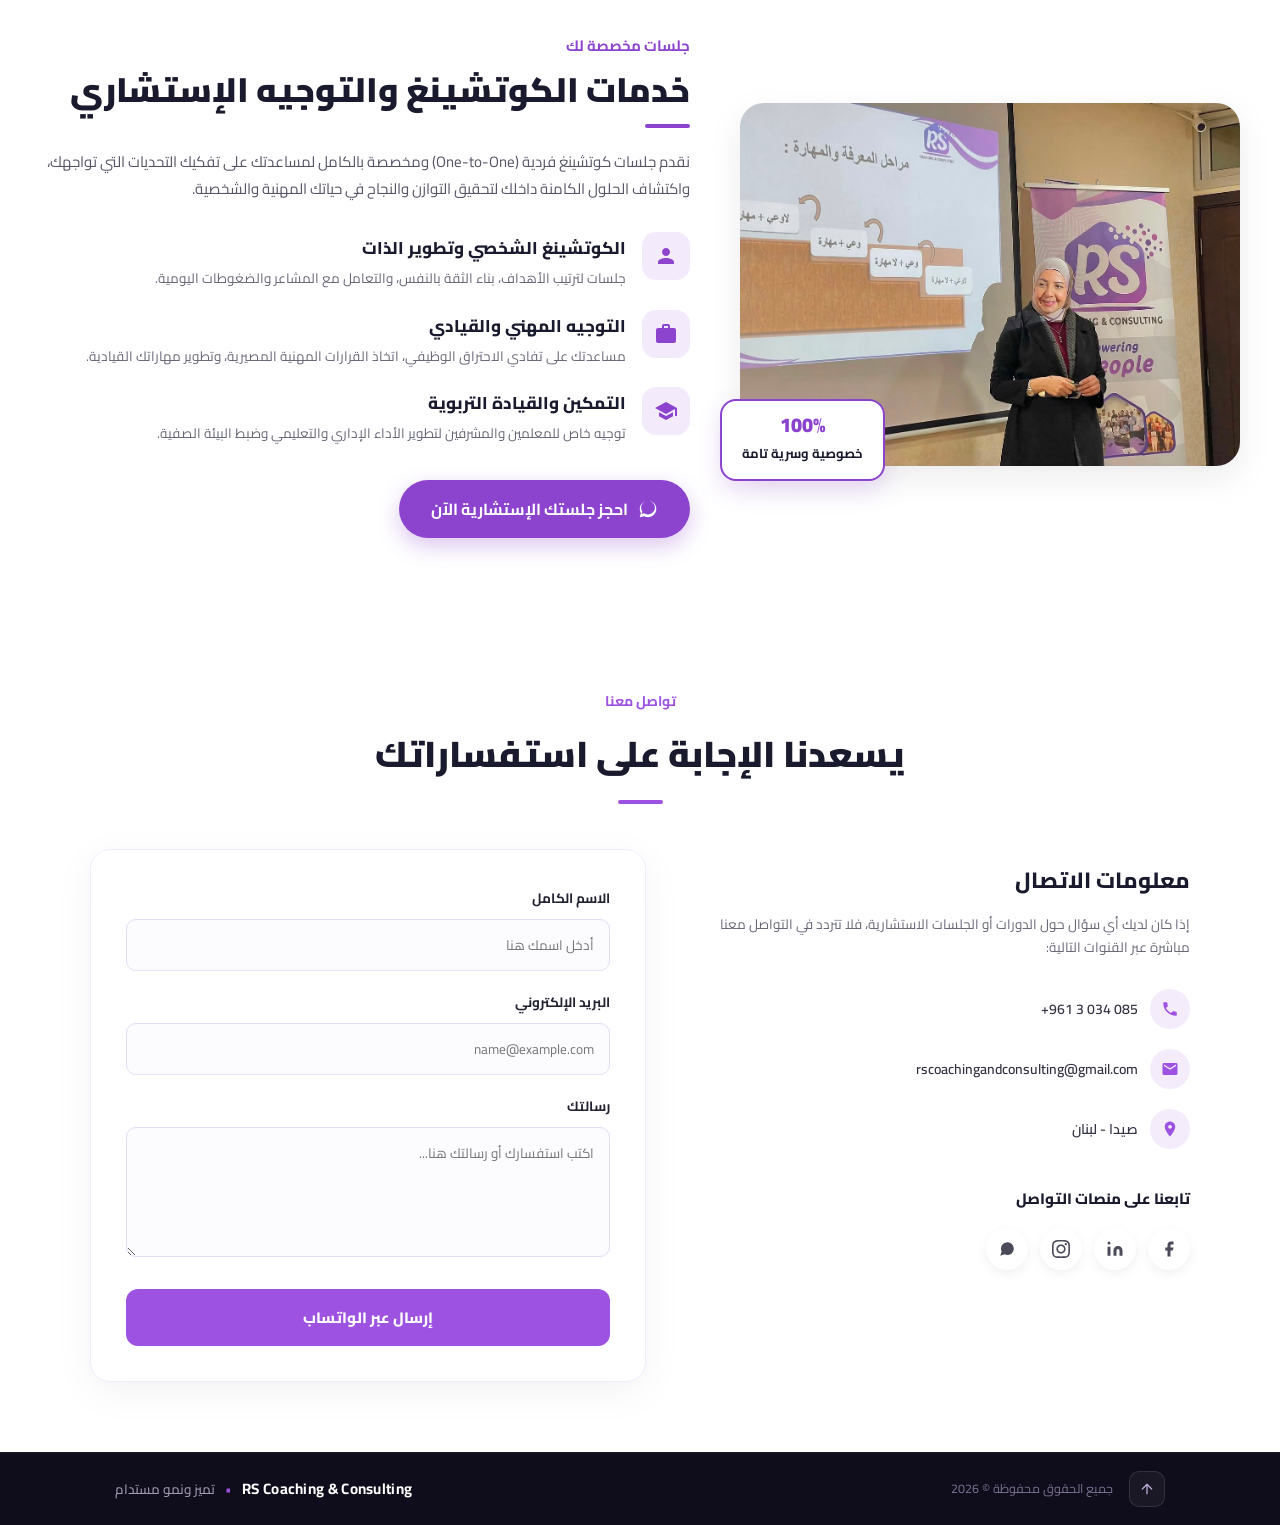
==== commit 92fca931: "Update index1.html" ====
--- a/index1.html
+++ b/index1.html
@@ -929,19 +929,19 @@
                 behavior: 'smooth'
             });
         }
+        
         const menuToggle = document.getElementById('menuToggle');
-        const navLinks = document.getElementById('navLinks');
-
-        menuToggle.addEventListener('click', () => {
-            navLinks.classList.toggle('active');
+    const mobileNav = document.getElementById('mobileNav');
+
+    menuToggle.addEventListener('click', () => {
+        mobileNav.classList.toggle('open');
+    });
+
+    document.querySelectorAll('.mobile-nav a').forEach(link => {
+        link.addEventListener('click', () => {
+            mobileNav.classList.remove('open');
         });
-
-        // إغلاق القائمة تلقائياً عند الكبس على أي رابط داخلي
-        document.querySelectorAll('.nav-links a').forEach(link => {
-            link.addEventListener('click', () => {
-                navLinks.classList.remove('active');
-            });
-        });
+    });
     </script>
 </body>
 
--- a/style1.css
+++ b/style1.css
@@ -177,6 +177,172 @@
     .nav-links a {
         font-size: 20px;
     }
+}
+/* --- CLEAN HEADER STYLES --- */
+.clean-header {
+    position: fixed;
+    top: 0;
+    left: 0;
+    width: 100%;
+    background: #ffffff;
+    box-shadow: 0 2px 10px rgba(0, 0, 0, 0.06);
+    z-index: 99999;
+}
+
+.header-inner {
+    display: flex;
+    justify-content: space-between;
+    align-items: center;
+    padding: 12px 20px;
+    max-width: 1200px;
+    margin: 0 auto;
+    direction: rtl;
+}
+
+.brand-box {
+    display: flex;
+    align-items: center;
+    gap: 10px;
+}
+
+.brand-logo {
+    height: 42px;
+    width: auto;
+}
+
+.brand-text .main-title {
+    font-size: 15px;
+    font-weight: 800;
+    color: #222222;
+    font-family: 'Cairo', sans-serif;
+}
+
+/* زر الشحطات بسيط وعلى الطرف */
+.menu-toggle {
+    display: flex;
+    flex-direction: column;
+    justify-content: space-between;
+    width: 26px;
+    height: 18px;
+    background: transparent;
+    border: none;
+    cursor: pointer;
+    padding: 0;
+}
+
+.menu-toggle span {
+    width: 100%;
+    height: 2.5px;
+    background-color: #222222;
+    border-radius: 2px;
+    transition: all 0.3s ease;
+}
+
+/* القائمة الجانبية للموبايل */
+.mobile-nav {
+    position: fixed;
+    top: 65px;
+    right: -100%;
+    width: 100%;
+    height: calc(100vh - 65px);
+    background-color: #ffffff;
+    display: flex;
+    flex-direction: column;
+    align-items: center;
+    padding-top: 30px;
+    gap: 20px;
+    transition: right 0.3s ease-in-out;
+    box-shadow: -5px 0 15px rgba(0,0,0,0.05);
+}
+
+.mobile-nav.open {
+    right: 0;
+}
+
+.mobile-nav a {
+    text-decoration: none;
+    color: #333333;
+    font-size: 18px;
+    font-weight: 700;
+}
+
+.mobile-nav a.active {
+    color: #8a3ab9;
+}
+
+.nav-btn-whatsapp {
+    background-color: #8a3ab9;
+    color: #ffffff !important;
+    padding: 10px 28px;
+    border-radius: 25px;
+    margin-top: 10px;
+}
+
+/* --- HERO SECTION MODERN --- */
+.hero-section {
+    position: relative;
+    padding-top: 130px; /* حل مشكلة تغطية الهيدر للنص */
+    padding-bottom: 60px;
+    padding-left: 20px;
+    padding-right: 20px;
+    background: linear-gradient(135deg, #f8f5fc 0%, #eef0f8 100%);
+    text-align: center;
+    direction: rtl;
+}
+
+.hero-content {
+    max-width: 600px;
+    margin: 0 auto;
+}
+
+.hero-content h1 {
+    font-size: 26px;
+    font-weight: 800;
+    color: #1a1a1a;
+    margin-bottom: 8px;
+    line-height: 1.3;
+}
+
+.hero-subtitle {
+    font-size: 13px;
+    font-weight: 700;
+    letter-spacing: 1px;
+    color: #8a3ab9;
+    margin-bottom: 15px;
+}
+
+.hero-desc {
+    font-size: 14px;
+    color: #555555;
+    line-height: 1.6;
+    margin-bottom: 25px;
+}
+
+.hero-buttons {
+    display: flex;
+    justify-content: center;
+    gap: 12px;
+}
+
+.btn-primary {
+    background-color: #8a3ab9;
+    color: #ffffff;
+    padding: 12px 24px;
+    border-radius: 10px;
+    text-decoration: none;
+    font-weight: 700;
+    font-size: 14px;
+}
+
+.btn-secondary {
+    background-color: transparent;
+    color: #8a3ab9;
+    border: 2px solid #8a3ab9;
+    padding: 10px 22px;
+    border-radius: 10px;
+    text-decoration: none;
+    font-weight: 700;
+    font-size: 14px;
 }
 /* ================= HERO SECTION STYLES ================= */
 
